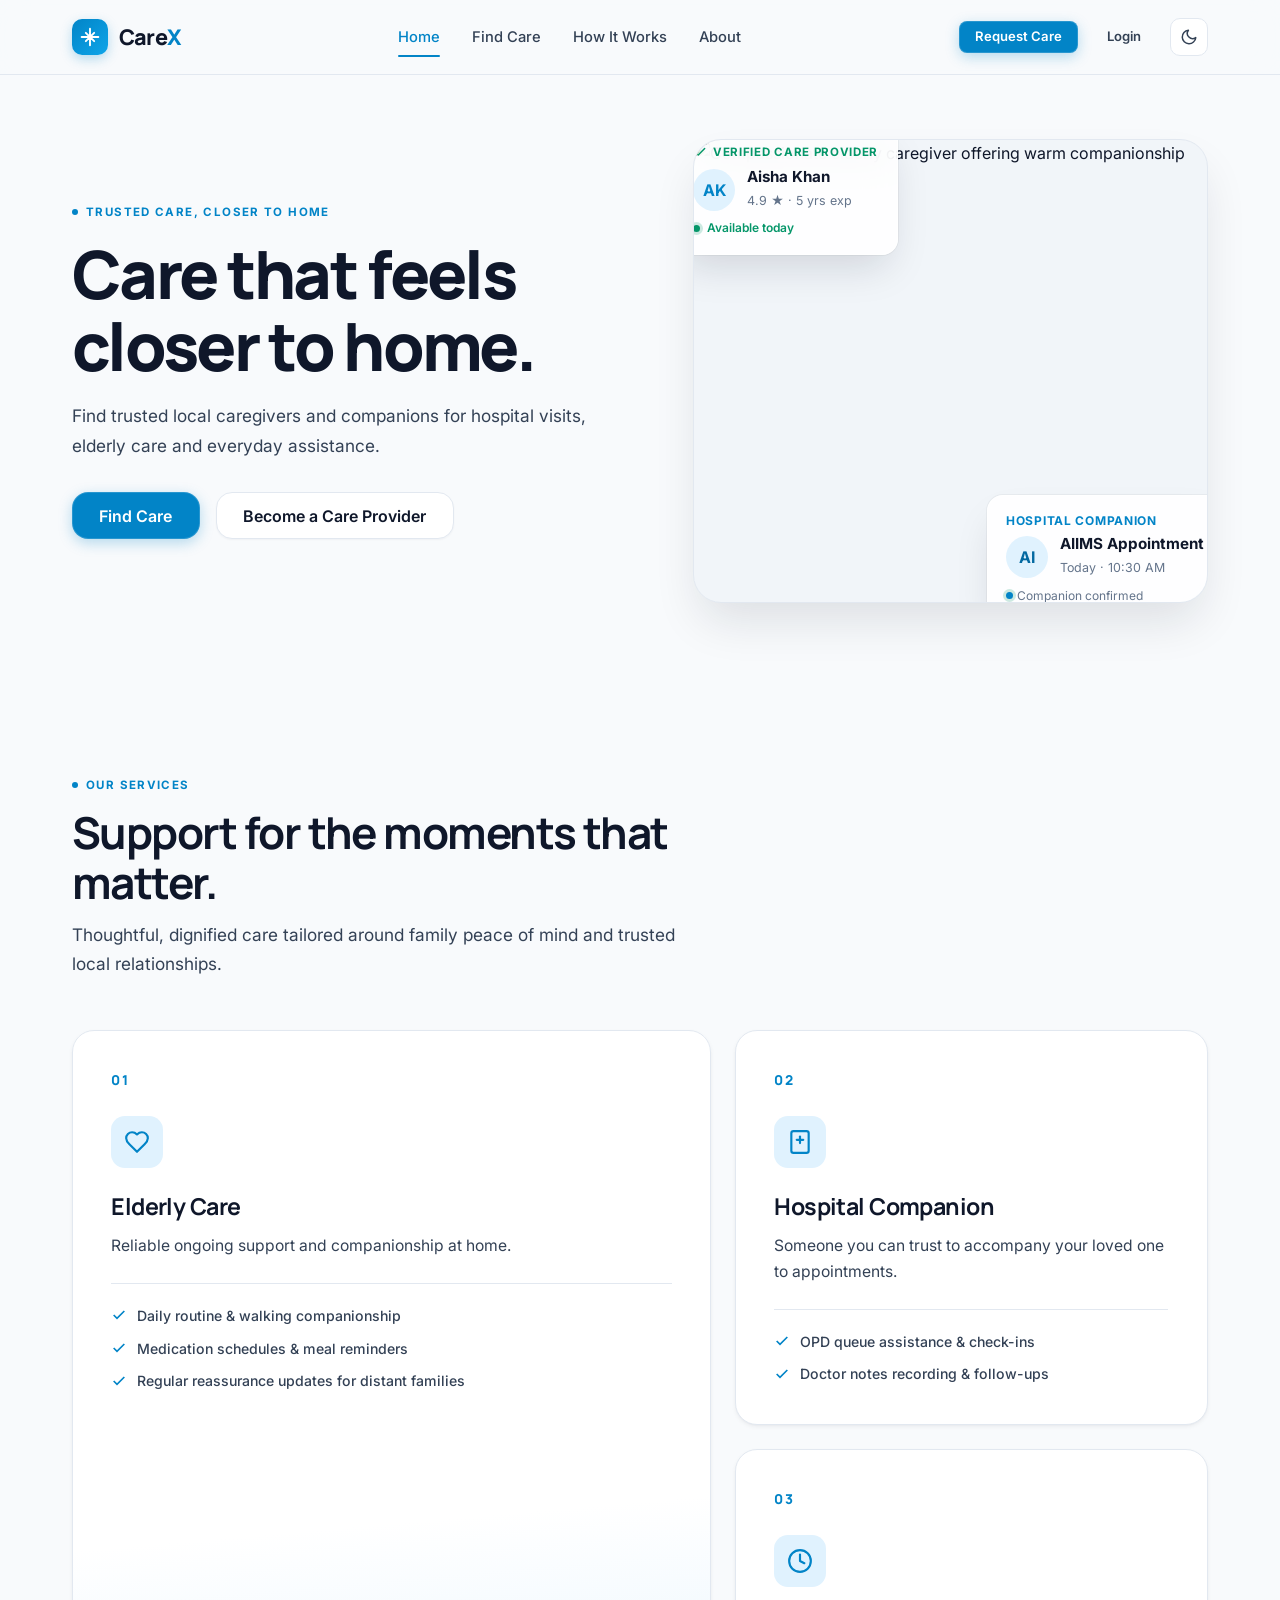
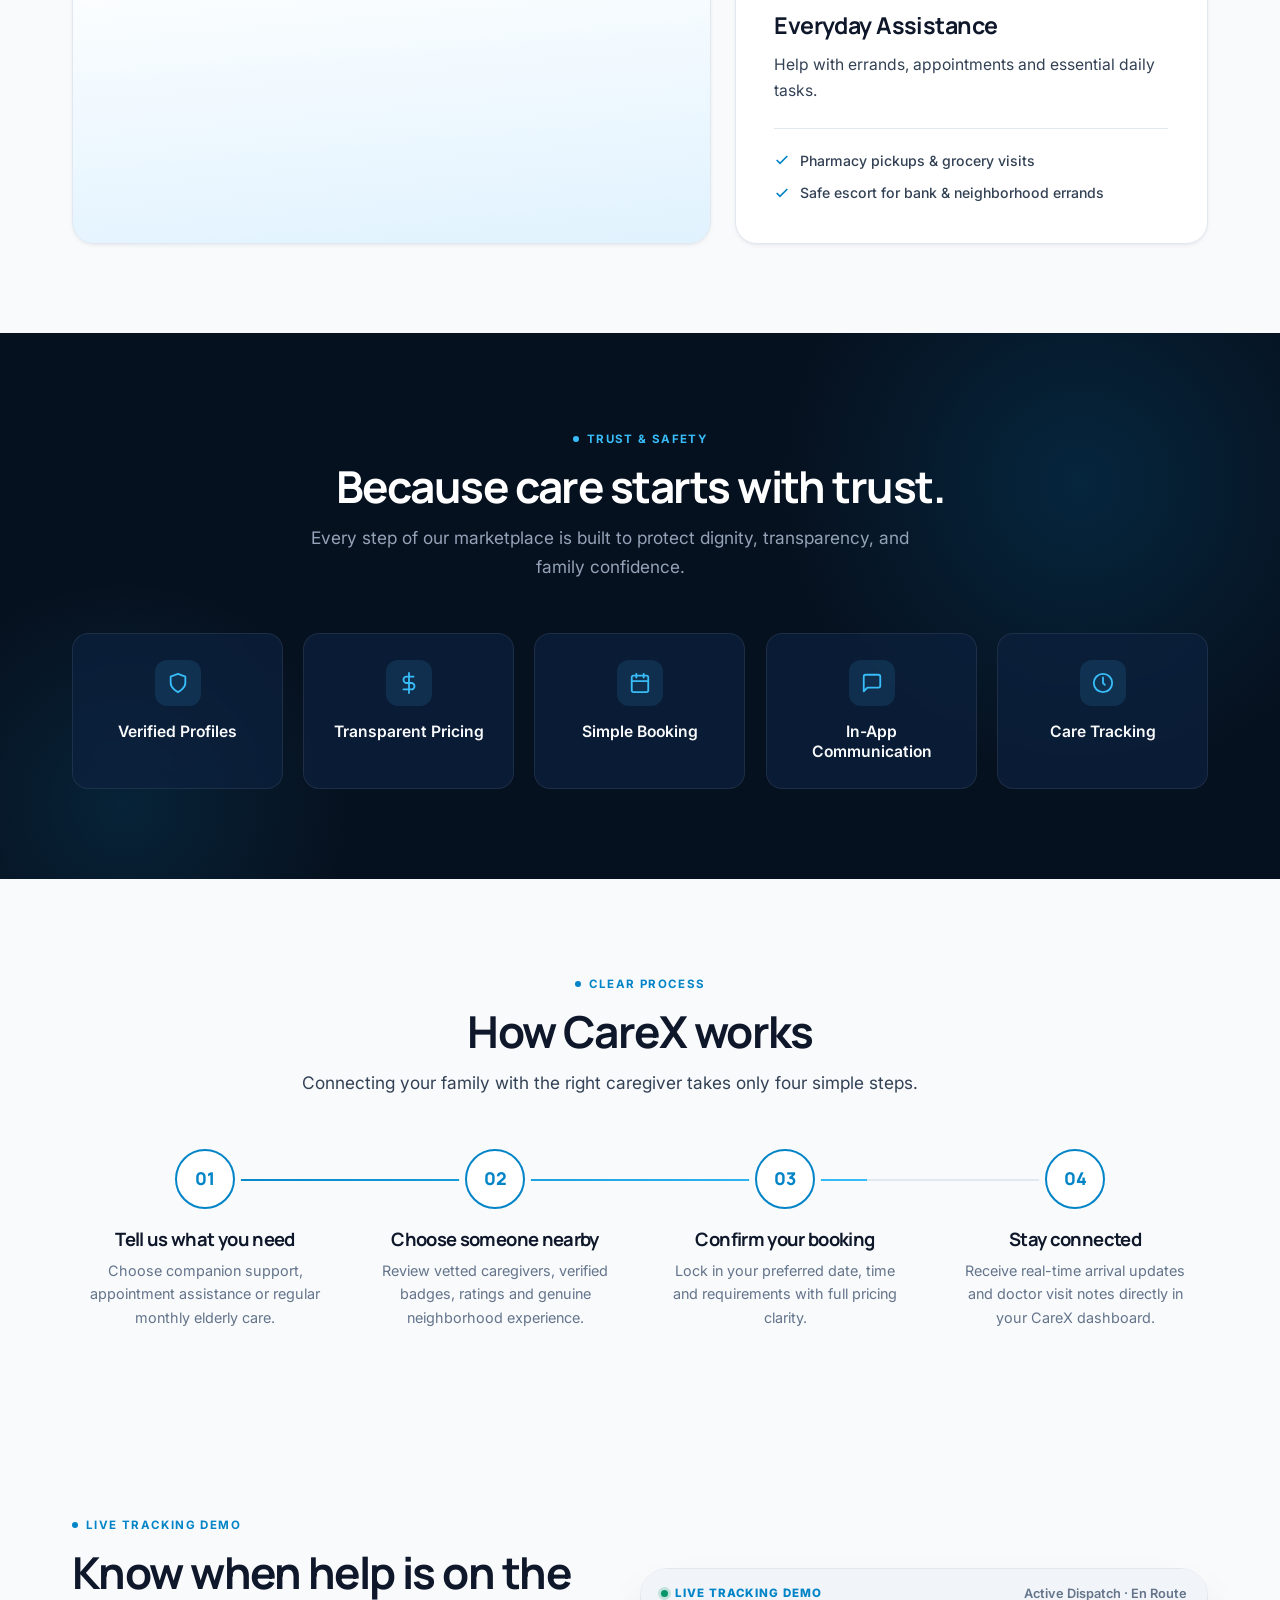
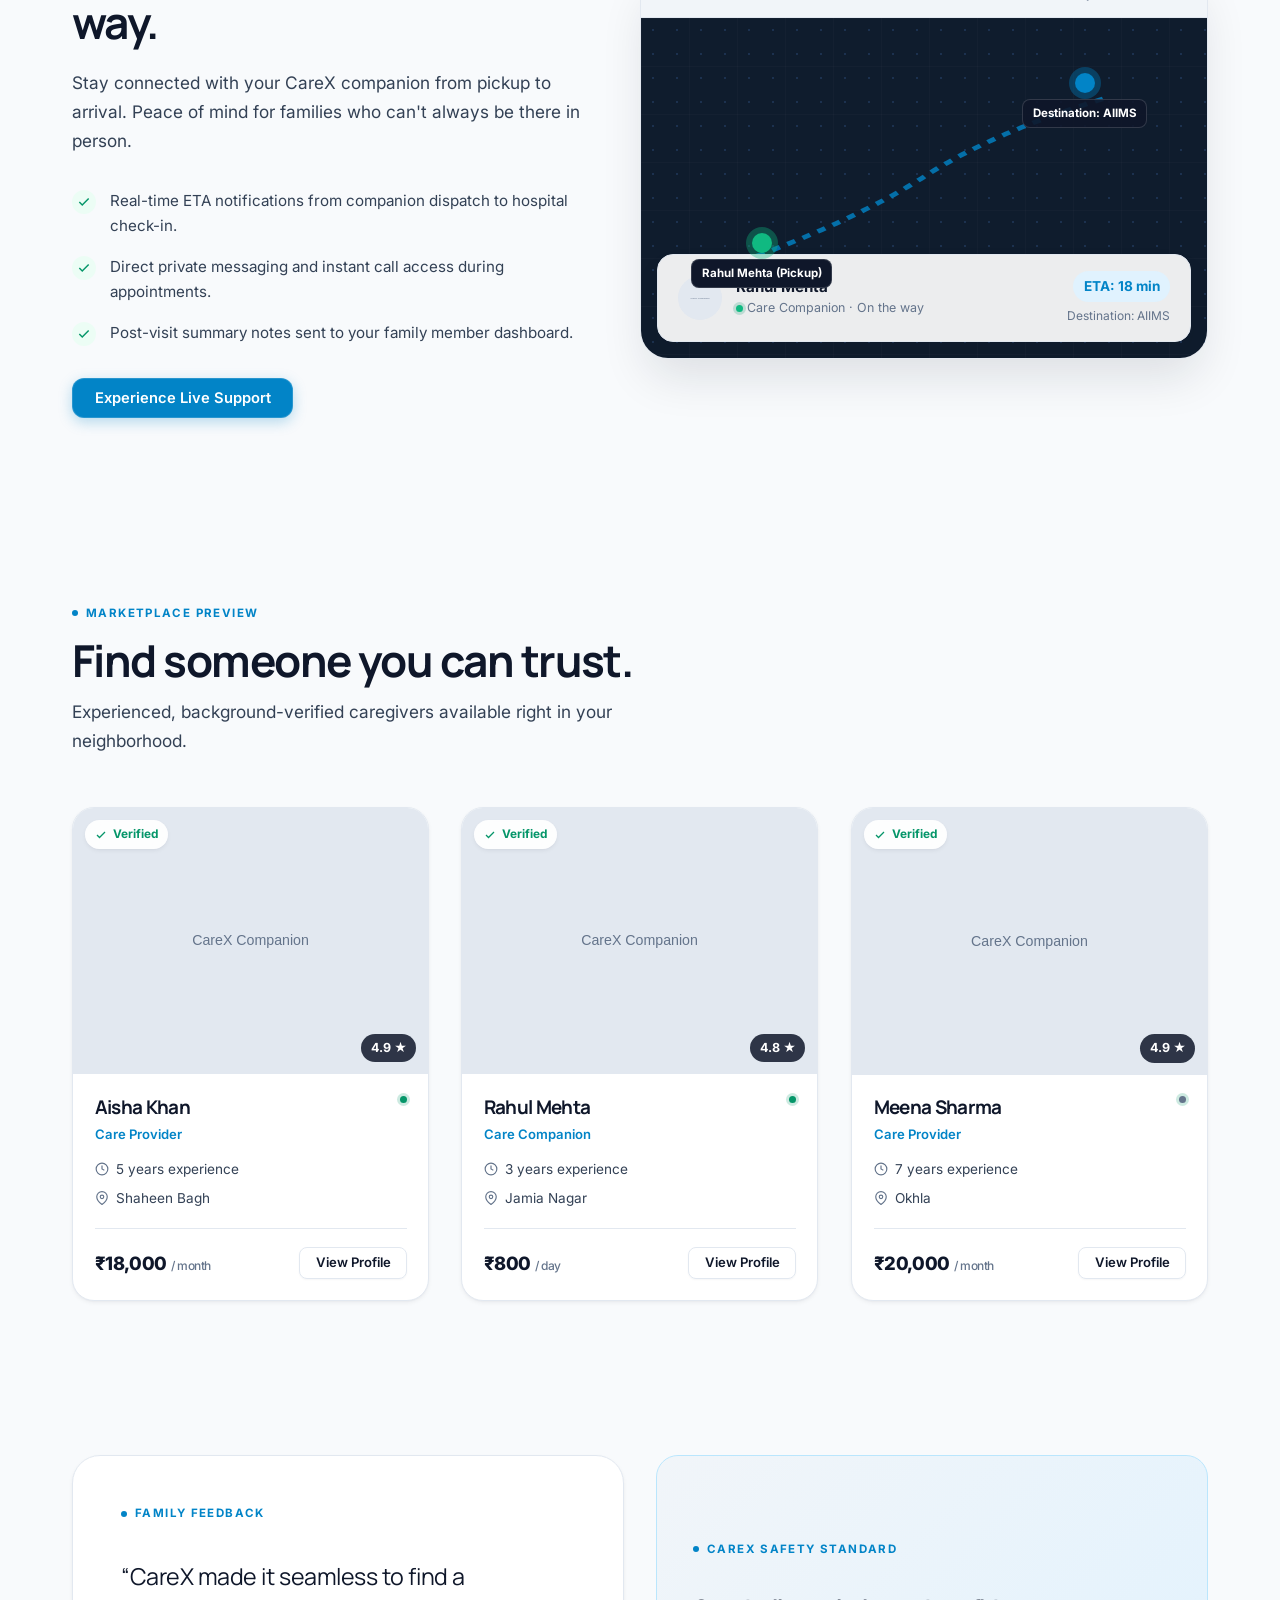
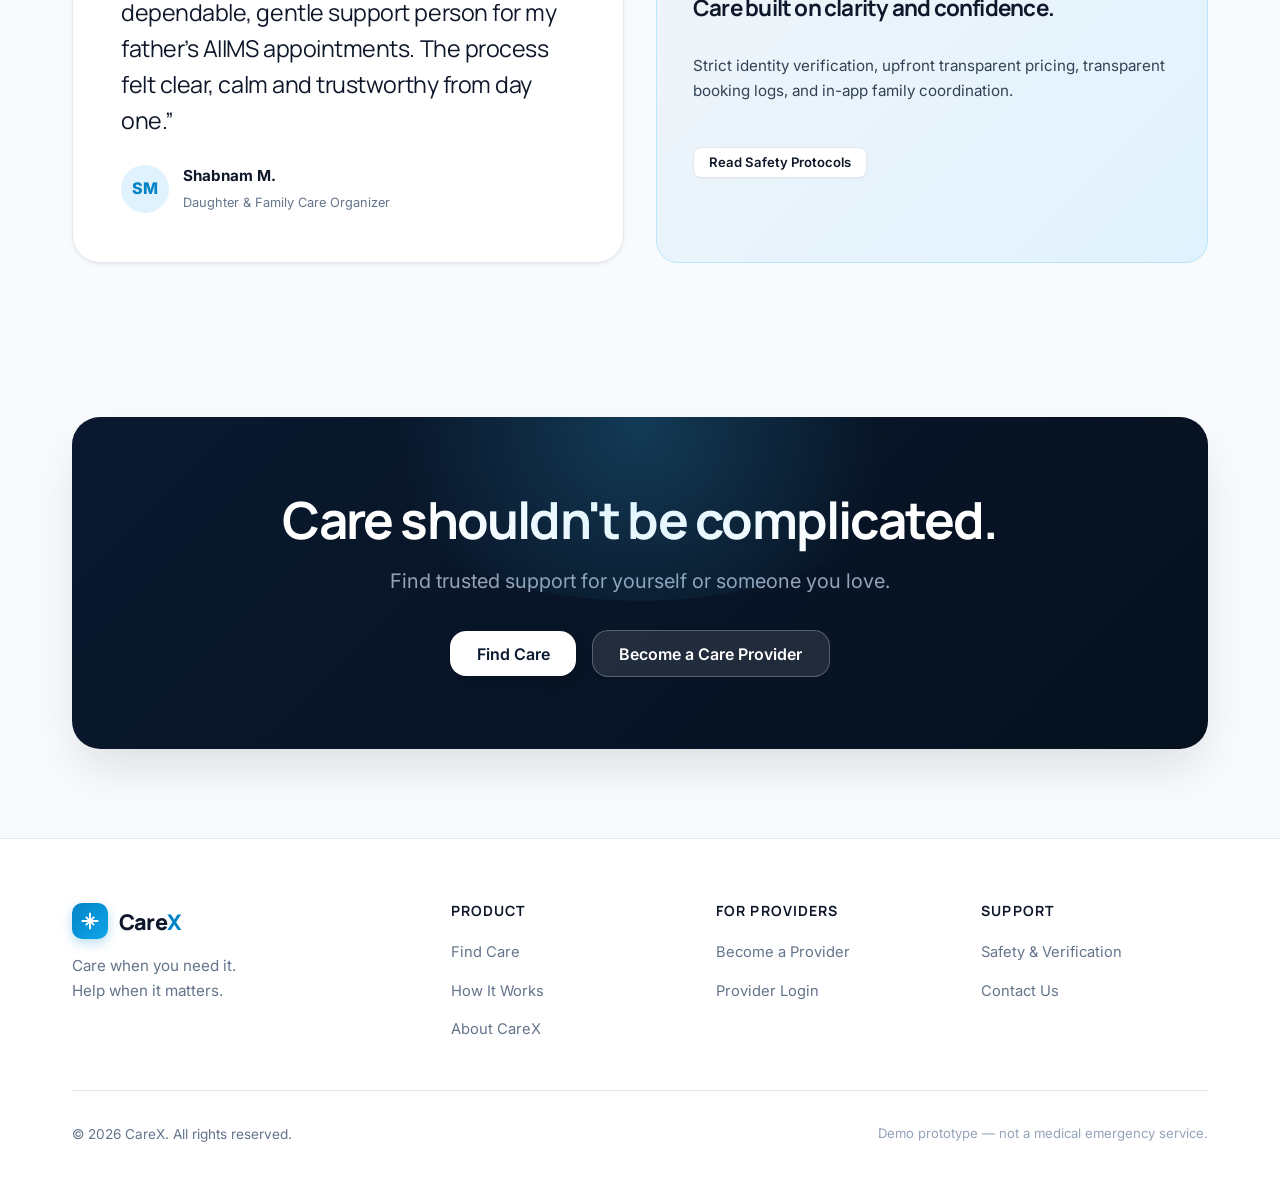
==== index.html @ 8d21ee59 "okk" ====
<!DOCTYPE html>
<html lang="en">
  <head>
    <meta charset="UTF-8" />
    <meta name="viewport" content="width=device-width, initial-scale=1.0, maximum-scale=5.0" />
    <title>CareX | Care that feels closer to home</title>
    <meta
      name="description"
      content="Find trusted local caregivers and companions for hospital visits, elderly care and everyday assistance."
    />
    <link rel="preconnect" href="https://fonts.googleapis.com" />
    <link rel="preconnect" href="https://fonts.gstatic.com" crossorigin />
    <link
      href="https://fonts.googleapis.com/css2?family=Inter:wght@400;500;600;700&family=Manrope:wght@600;700;800&display=swap"
      rel="stylesheet"
    />
    <link rel="stylesheet" href="css/style.css" />
    <link rel="stylesheet" href="css/responsive.css" />
    <script defer src="js/app.js"></script>
  </head>
  <body>
    <!-- Top Navigation Bar -->
    <header class="header">
      <div class="container navbar">
        <a href="index.html" class="brand" aria-label="CareX Home">
          <span class="brand-mark" aria-hidden="true">
            <svg width="20" height="20" viewBox="0 0 24 24" fill="none" stroke="currentColor" stroke-width="2.3" stroke-linecap="round" stroke-linejoin="round">
              <path d="M12 2v20M2 12h20M7 7l10 10M17 7L7 17"></path>
            </svg>
          </span>
          <span class="brand-name">Care<span>X</span></span>
        </a>

        <!-- Desktop Navigation -->
        <nav class="nav-links" aria-label="Primary navigation">
          <a href="index.html" class="active">Home</a>
          <a href="find-care.html">Find Care</a>
          <a href="#how-it-works">How It Works</a>
          <a href="about.html">About</a>
        </nav>

        <!-- Navbar Actions -->
        <div class="nav-actions">
          <button class="btn btn-primary btn-sm btn-desktop-only" type="button" data-request-care>Request Care</button>
          <a href="login.html" class="btn btn-ghost btn-sm">Login</a>
          <button class="theme-toggle" type="button" aria-label="Toggle dark/light theme" data-theme-toggle>
            <svg width="18" height="18" viewBox="0 0 24 24" fill="none" stroke="currentColor" stroke-width="2" stroke-linecap="round" stroke-linejoin="round">
              <path d="M21 12.79A9 9 0 1 1 11.21 3 7 7 0 0 0 21 12.79z"></path>
            </svg>
          </button>
          <button class="mobile-toggle" type="button" aria-label="Open navigation menu" data-drawer-open>
            <svg width="22" height="22" viewBox="0 0 24 24" fill="none" stroke="currentColor" stroke-width="2.2" stroke-linecap="round" stroke-linejoin="round">
              <line x1="4" y1="7" x2="20" y2="7"></line>
              <line x1="4" y1="12" x2="20" y2="12"></line>
              <line x1="4" y1="17" x2="20" y2="17"></line>
            </svg>
          </button>
        </div>
      </div>
    </header>

    <main id="main-content">
      <!-- 5. HERO SECTION -->
      <section class="hero">
        <div class="container hero-grid">
          <!-- Left Column: Copy & Actions -->
          <div class="hero-copy animate-hero-text">
            <span class="eyebrow">Trusted care, closer to home</span>
            <h1 class="hero-title">
              Care that feels<br />closer to home.
            </h1>
            <p class="lead-text">
              Find trusted local caregivers and companions for hospital visits, elderly care and everyday assistance.
            </p>
            <div class="hero-actions">
              <a href="find-care.html" class="btn btn-primary btn-lg">Find Care</a>
              <a href="register.html" class="btn btn-secondary btn-lg">Become a Care Provider</a>
            </div>
          </div>

          <!-- Right Column: Editorial Photograph & Floating Cards -->
          <div class="hero-visual animate-hero-image">
            <div class="hero-image-wrapper">
              <img
                src="https://images.unsplash.com/photo-1576765608535-5f04d1e3f289?auto=format&fit=crop&w=1200&q=80"
                alt="Compassionate elderly caregiver offering warm companionship"
                fetchpriority="high"
                width="800"
                height="600"
              />

              <!-- Floating Card 1: Verified Care Provider -->
              <div class="floating-card floating-card-1 animate-float-1">
                <div class="card-badge">
                  <svg width="14" height="14" viewBox="0 0 24 24" fill="none" stroke="currentColor" stroke-width="2.5" stroke-linecap="round" stroke-linejoin="round">
                    <polyline points="20 6 9 17 4 12"></polyline>
                  </svg>
                  Verified Care Provider
                </div>
                <div class="card-person-row">
                  <div class="card-avatar" aria-hidden="true">AK</div>
                  <div class="card-info">
                    <strong>Aisha Khan</strong>
                    <span>4.9 ★ · 5 yrs exp</span>
                  </div>
                </div>
                <div class="card-status-pill">
                  <span class="status-dot pulsing" aria-hidden="true"></span>
                  Available today
                </div>
              </div>

              <!-- Floating Card 2: Hospital Companion Scheduled Visit -->
              <div class="floating-card floating-card-2 animate-float-2">
                <div style="font-size:0.75rem; text-transform:uppercase; letter-spacing:0.06em; font-weight:700; color:var(--primary); margin-bottom:4px;">
                  Hospital Companion
                </div>
                <div class="card-person-row">
                  <div class="card-avatar" style="background:#e0f2fe; color:#0369a1;" aria-hidden="true">AI</div>
                  <div class="card-info">
                    <strong>AIIMS Appointment</strong>
                    <span>Today · 10:30 AM</span>
                  </div>
                </div>
                <div style="margin-top:6px; font-size:0.75rem; color:var(--text-muted); display:flex; align-items:center; gap:4px;">
                  <span class="status-dot" style="background:var(--primary);" aria-hidden="true"></span>
                  Companion confirmed
                </div>
              </div>
            </div>
          </div>
        </div>
      </section>

      <!-- 8. PREMIUM ASYMMETRIC SERVICES SECTION -->
      <section class="section">
        <div class="container">
          <div class="section-header reveal">
            <span class="eyebrow">Our Services</span>
            <h2 class="section-title">Support for the moments that matter.</h2>
            <p class="lead-text" style="margin-top:0.75rem;">
              Thoughtful, dignified care tailored around family peace of mind and trusted local relationships.
            </p>
          </div>

          <div class="services-bento">
            <!-- 01 Elderly Care (Featured Asymmetric Block) -->
            <article class="service-card service-card-featured reveal reveal-delay-1">
              <span class="service-number">01</span>
              <div class="service-icon-wrap" aria-hidden="true">
                <svg width="26" height="26" viewBox="0 0 24 24" fill="none" stroke="currentColor" stroke-width="2" stroke-linecap="round" stroke-linejoin="round">
                  <path d="M19 14c1.49-1.46 3-3.21 3-5.5A5.5 5.5 0 0 0 16.5 3c-1.76 0-3 .5-4.5 2-1.5-1.5-2.74-2-4.5-2A5.5 5.5 0 0 0 2 8.5c0 2.3 1.5 4.05 3 5.5l7 7Z"></path>
                </svg>
              </div>
              <h3 class="card-title">Elderly Care</h3>
              <p>Reliable ongoing support and companionship at home.</p>
              <ul class="service-card-features">
                <li>
                  <svg width="16" height="16" viewBox="0 0 24 24" fill="none" stroke="currentColor" stroke-width="2.5"><polyline points="20 6 9 17 4 12"></polyline></svg>
                  Daily routine & walking companionship
                </li>
                <li>
                  <svg width="16" height="16" viewBox="0 0 24 24" fill="none" stroke="currentColor" stroke-width="2.5"><polyline points="20 6 9 17 4 12"></polyline></svg>
                  Medication schedules & meal reminders
                </li>
                <li>
                  <svg width="16" height="16" viewBox="0 0 24 24" fill="none" stroke="currentColor" stroke-width="2.5"><polyline points="20 6 9 17 4 12"></polyline></svg>
                  Regular reassurance updates for distant families
                </li>
              </ul>
            </article>

            <!-- 02 Hospital Companion -->
            <article class="service-card reveal reveal-delay-2">
              <span class="service-number">02</span>
              <div class="service-icon-wrap" aria-hidden="true">
                <svg width="26" height="26" viewBox="0 0 24 24" fill="none" stroke="currentColor" stroke-width="2" stroke-linecap="round" stroke-linejoin="round">
                  <rect width="16" height="20" x="4" y="2" rx="2"></rect>
                  <path d="M9 10h6"></path>
                  <path d="M12 7v6"></path>
                </svg>
              </div>
              <h3 class="card-title">Hospital Companion</h3>
              <p>Someone you can trust to accompany your loved one to appointments.</p>
              <ul class="service-card-features">
                <li>
                  <svg width="16" height="16" viewBox="0 0 24 24" fill="none" stroke="currentColor" stroke-width="2.5"><polyline points="20 6 9 17 4 12"></polyline></svg>
                  OPD queue assistance & check-ins
                </li>
                <li>
                  <svg width="16" height="16" viewBox="0 0 24 24" fill="none" stroke="currentColor" stroke-width="2.5"><polyline points="20 6 9 17 4 12"></polyline></svg>
                  Doctor notes recording & follow-ups
                </li>
              </ul>
            </article>

            <!-- 03 Everyday Assistance -->
            <article class="service-card reveal reveal-delay-3">
              <span class="service-number">03</span>
              <div class="service-icon-wrap" aria-hidden="true">
                <svg width="26" height="26" viewBox="0 0 24 24" fill="none" stroke="currentColor" stroke-width="2" stroke-linecap="round" stroke-linejoin="round">
                  <circle cx="12" cy="12" r="10"></circle>
                  <polyline points="12 6 12 12 16 14"></polyline>
                </svg>
              </div>
              <h3 class="card-title">Everyday Assistance</h3>
              <p>Help with errands, appointments and essential daily tasks.</p>
              <ul class="service-card-features">
                <li>
                  <svg width="16" height="16" viewBox="0 0 24 24" fill="none" stroke="currentColor" stroke-width="2.5"><polyline points="20 6 9 17 4 12"></polyline></svg>
                  Pharmacy pickups & grocery visits
                </li>
                <li>
                  <svg width="16" height="16" viewBox="0 0 24 24" fill="none" stroke="currentColor" stroke-width="2.5"><polyline points="20 6 9 17 4 12"></polyline></svg>
                  Safe escort for bank & neighborhood errands
                </li>
              </ul>
            </article>
          </div>
        </div>
      </section>

      <!-- 9. TRUST SECTION (DARK NAVY SECTION) -->
      <section class="section trust-section">
        <div class="trust-glow" aria-hidden="true"></div>
        <div class="trust-glow-bottom" aria-hidden="true"></div>
        <div class="container">
          <div class="section-header centered reveal">
            <span class="eyebrow">Trust & Safety</span>
            <h2 class="section-title">Because care starts with trust.</h2>
            <p class="lead-text" style="margin-top:0.75rem;">
              Every step of our marketplace is built to protect dignity, transparency, and family confidence.
            </p>
          </div>

          <div class="trust-grid">
            <!-- 1. Verified profiles -->
            <article class="trust-pillar-card reveal reveal-delay-1">
              <div class="trust-pillar-icon" aria-hidden="true">
                <svg width="22" height="22" viewBox="0 0 24 24" fill="none" stroke="currentColor" stroke-width="2" stroke-linecap="round" stroke-linejoin="round">
                  <path d="M12 22s8-4 8-10V5l-8-3-8 3v7c0 6 8 10 8 10"></path>
                </svg>
              </div>
              <strong>Verified Profiles</strong>
            </article>

            <!-- 2. Transparent pricing -->
            <article class="trust-pillar-card reveal reveal-delay-2">
              <div class="trust-pillar-icon" aria-hidden="true">
                <svg width="22" height="22" viewBox="0 0 24 24" fill="none" stroke="currentColor" stroke-width="2" stroke-linecap="round" stroke-linejoin="round">
                  <line x1="12" y1="1" x2="12" y2="23"></line>
                  <path d="M17 5H9.5a3.5 3.5 0 0 0 0 7h5a3.5 3.5 0 0 1 0 7H6"></path>
                </svg>
              </div>
              <strong>Transparent Pricing</strong>
            </article>

            <!-- 3. Simple booking -->
            <article class="trust-pillar-card reveal reveal-delay-1">
              <div class="trust-pillar-icon" aria-hidden="true">
                <svg width="22" height="22" viewBox="0 0 24 24" fill="none" stroke="currentColor" stroke-width="2" stroke-linecap="round" stroke-linejoin="round">
                  <rect x="3" y="4" width="18" height="18" rx="2" ry="2"></rect>
                  <line x1="16" y1="2" x2="16" y2="6"></line>
                  <line x1="8" y1="2" x2="8" y2="6"></line>
                  <line x1="3" y1="10" x2="21" y2="10"></line>
                </svg>
              </div>
              <strong>Simple Booking</strong>
            </article>

            <!-- 4. In-app communication -->
            <article class="trust-pillar-card reveal reveal-delay-2">
              <div class="trust-pillar-icon" aria-hidden="true">
                <svg width="22" height="22" viewBox="0 0 24 24" fill="none" stroke="currentColor" stroke-width="2" stroke-linecap="round" stroke-linejoin="round">
                  <path d="M21 15a2 2 0 0 1-2 2H7l-4 4V5a2 2 0 0 1 2-2h14a2 2 0 0 1 2 2z"></path>
                </svg>
              </div>
              <strong>In-App Communication</strong>
            </article>

            <!-- 5. Care tracking -->
            <article class="trust-pillar-card reveal reveal-delay-3">
              <div class="trust-pillar-icon" aria-hidden="true">
                <svg width="22" height="22" viewBox="0 0 24 24" fill="none" stroke="currentColor" stroke-width="2" stroke-linecap="round" stroke-linejoin="round">
                  <circle cx="12" cy="12" r="10"></circle>
                  <polyline points="12 6 12 12 14 14"></polyline>
                </svg>
              </div>
              <strong>Care Tracking</strong>
            </article>
          </div>
        </div>
      </section>

      <!-- 10. HOW IT WORKS TIMELINE -->
      <section class="section" id="how-it-works">
        <div class="container">
          <div class="section-header centered reveal">
            <span class="eyebrow">Clear Process</span>
            <h2 class="section-title">How CareX works</h2>
            <p class="lead-text" style="margin-top:0.75rem;">
              Connecting your family with the right caregiver takes only four simple steps.
            </p>
          </div>

          <div class="timeline-wrapper reveal">
            <div class="timeline-progress-bar" aria-hidden="true">
              <div class="timeline-progress-line"></div>
            </div>

            <div class="timeline-track">
              <!-- Step 01 -->
              <div class="timeline-step-item">
                <div class="timeline-node">01</div>
                <h3>Tell us what you need</h3>
                <p>Choose companion support, appointment assistance or regular monthly elderly care.</p>
              </div>

              <!-- Step 02 -->
              <div class="timeline-step-item">
                <div class="timeline-node">02</div>
                <h3>Choose someone nearby</h3>
                <p>Review vetted caregivers, verified badges, ratings and genuine neighborhood experience.</p>
              </div>

              <!-- Step 03 -->
              <div class="timeline-step-item">
                <div class="timeline-node">03</div>
                <h3>Confirm your booking</h3>
                <p>Lock in your preferred date, time and requirements with full pricing clarity.</p>
              </div>

              <!-- Step 04 -->
              <div class="timeline-step-item">
                <div class="timeline-node">04</div>
                <h3>Stay connected</h3>
                <p>Receive real-time arrival updates and doctor visit notes directly in your CareX dashboard.</p>
              </div>
            </div>
          </div>
        </div>
      </section>

      <!-- 11. LIVE TRACKING PREVIEW SECTION -->
      <section class="section" style="background:var(--bg-subtle);">
        <div class="container tracking-preview-grid">
          <!-- Left Column -->
          <div class="tracking-copy reveal">
            <span class="eyebrow">Live Tracking Demo</span>
            <h2 class="section-title">Know when help is on the way.</h2>
            <p class="lead-text">
              Stay connected with your CareX companion from pickup to arrival. Peace of mind for families who can't always be there in person.
            </p>

            <ul class="tracking-perks">
              <li>
                <div class="tracking-perk-icon" aria-hidden="true">
                  <svg width="14" height="14" viewBox="0 0 24 24" fill="none" stroke="currentColor" stroke-width="2.5"><polyline points="20 6 9 17 4 12"></polyline></svg>
                </div>
                <span>Real-time ETA notifications from companion dispatch to hospital check-in.</span>
              </li>
              <li>
                <div class="tracking-perk-icon" aria-hidden="true">
                  <svg width="14" height="14" viewBox="0 0 24 24" fill="none" stroke="currentColor" stroke-width="2.5"><polyline points="20 6 9 17 4 12"></polyline></svg>
                </div>
                <span>Direct private messaging and instant call access during appointments.</span>
              </li>
              <li>
                <div class="tracking-perk-icon" aria-hidden="true">
                  <svg width="14" height="14" viewBox="0 0 24 24" fill="none" stroke="currentColor" stroke-width="2.5"><polyline points="20 6 9 17 4 12"></polyline></svg>
                </div>
                <span>Post-visit summary notes sent to your family member dashboard.</span>
              </li>
            </ul>

            <button class="btn btn-primary" type="button" data-request-care>Experience Live Support</button>
          </div>

          <!-- Right Column: Interactive Map Component -->
          <div class="live-map-card reveal reveal-delay-1">
            <div class="map-header-bar">
              <span class="map-demo-label">
                <span class="status-dot pulsing" aria-hidden="true"></span>
                Live Tracking Demo
              </span>
              <span style="font-size:0.8rem; color:var(--text-muted); font-weight:600;">Active Dispatch · En Route</span>
            </div>

            <div class="map-canvas-area" aria-label="Interactive map simulation">
              <!-- Route Path -->
              <svg class="map-route-svg" viewBox="0 0 400 300" preserveAspectRatio="none" aria-hidden="true">
                <path d="M 60 220 Q 150 180 200 140 T 330 70" fill="none" stroke="#0284c7" stroke-width="4" stroke-dasharray="6,6" opacity="0.8"></path>
              </svg>

              <!-- Companion Starting Location Pin -->
              <div class="map-pin" style="top:55px; right:60px;">
                <div class="map-pin-pulse"></div>
                <span class="map-pin-tag">Destination: AIIMS</span>
              </div>

              <!-- Live Position Pin -->
              <div class="map-pin" style="bottom:70px; left:50px;">
                <div class="map-pin-pulse" style="background:#10b981; box-shadow:0 0 0 6px rgba(16,185,129,0.35);"></div>
                <span class="map-pin-tag" style="background:#0f172a;">Rahul Mehta (Pickup)</span>
              </div>

              <!-- Map Overlay Card -->
              <div class="map-status-overlay">
                <div class="companion-profile-snippet">
                  <img
                    src="https://images.unsplash.com/photo-1507003211169-0a1dd7228f2d?auto=format&fit=crop&w=120&q=80"
                    alt="Rahul Mehta portrait"
                    loading="lazy"
                    width="44"
                    height="44"
                  />
                  <div>
                    <strong>Rahul Mehta</strong>
                    <span style="display:flex; align-items:center; gap:4px; margin-top:2px;">
                      <span class="status-dot pulsing" style="background:#10b981;"></span>
                      Care Companion · On the way
                    </span>
                  </div>
                </div>

                <div class="trip-meta-eta">
                  <span class="eta-pill">ETA: 18 min</span>
                  <span class="destination-label">Destination: AIIMS</span>
                </div>
              </div>
            </div>
          </div>
        </div>
      </section>

      <!-- 12. FIND CARE PREVIEW (MARKETPLACE PREVIEW) -->
      <section class="section">
        <div class="container">
          <div class="section-header reveal">
            <span class="eyebrow">Marketplace Preview</span>
            <h2 class="section-title">Find someone you can trust.</h2>
            <p class="lead-text" style="margin-top:0.75rem;">
              Experienced, background-verified caregivers available right in your neighborhood.
            </p>
          </div>

          <div class="marketplace-grid">
            <!-- 1. Aisha Khan -->
            <article class="provider-card reveal reveal-delay-1">
              <div class="provider-image-holder">
                <img
                  src="https://images.unsplash.com/photo-1573496359142-b8d87734a5a2?auto=format&fit=crop&w=600&q=80"
                  alt="Aisha Khan - Verified Care Provider"
                  loading="lazy"
                  width="400"
                  height="300"
                />
                <div class="provider-badge-verified">
                  <svg width="12" height="12" viewBox="0 0 24 24" fill="none" stroke="currentColor" stroke-width="2.5"><polyline points="20 6 9 17 4 12"></polyline></svg>
                  Verified
                </div>
                <div class="provider-rating-pill">4.9 ★</div>
              </div>

              <div class="provider-body">
                <div class="provider-header">
                  <h3>Aisha Khan</h3>
                  <span class="status-dot" style="background:var(--success);" title="Available today"></span>
                </div>
                <div class="provider-role-label">Care Provider</div>

                <div class="provider-details-list">
                  <div class="provider-detail-item">
                    <svg width="14" height="14" viewBox="0 0 24 24" fill="none" stroke="currentColor" stroke-width="2"><circle cx="12" cy="12" r="10"></circle><polyline points="12 6 12 12 16 14"></polyline></svg>
                    <span>5 years experience</span>
                  </div>
                  <div class="provider-detail-item">
                    <svg width="14" height="14" viewBox="0 0 24 24" fill="none" stroke="currentColor" stroke-width="2"><path d="M21 10c0 7-9 13-9 13s-9-6-9-13a9 9 0 0 1 18 0z"></path><circle cx="12" cy="10" r="3"></circle></svg>
                    <span>Shaheen Bagh</span>
                  </div>
                </div>

                <div class="provider-footer">
                  <div class="provider-price">
                    ₹18,000 <span>/ month</span>
                  </div>
                  <a href="find-care.html" class="btn btn-secondary btn-sm">View Profile</a>
                </div>
              </div>
            </article>

            <!-- 2. Rahul Mehta -->
            <article class="provider-card reveal reveal-delay-2">
              <div class="provider-image-holder">
                <img
                  src="https://images.unsplash.com/photo-1507003211169-0a1dd7228f2d?auto=format&fit=crop&w=600&q=80"
                  alt="Rahul Mehta - Hospital Companion"
                  loading="lazy"
                  width="400"
                  height="300"
                />
                <div class="provider-badge-verified">
                  <svg width="12" height="12" viewBox="0 0 24 24" fill="none" stroke="currentColor" stroke-width="2.5"><polyline points="20 6 9 17 4 12"></polyline></svg>
                  Verified
                </div>
                <div class="provider-rating-pill">4.8 ★</div>
              </div>

              <div class="provider-body">
                <div class="provider-header">
                  <h3>Rahul Mehta</h3>
                  <span class="status-dot" style="background:var(--success);" title="Available today"></span>
                </div>
                <div class="provider-role-label">Care Companion</div>

                <div class="provider-details-list">
                  <div class="provider-detail-item">
                    <svg width="14" height="14" viewBox="0 0 24 24" fill="none" stroke="currentColor" stroke-width="2"><circle cx="12" cy="12" r="10"></circle><polyline points="12 6 12 12 16 14"></polyline></svg>
                    <span>3 years experience</span>
                  </div>
                  <div class="provider-detail-item">
                    <svg width="14" height="14" viewBox="0 0 24 24" fill="none" stroke="currentColor" stroke-width="2"><path d="M21 10c0 7-9 13-9 13s-9-6-9-13a9 9 0 0 1 18 0z"></path><circle cx="12" cy="10" r="3"></circle></svg>
                    <span>Jamia Nagar</span>
                  </div>
                </div>

                <div class="provider-footer">
                  <div class="provider-price">
                    ₹800 <span>/ day</span>
                  </div>
                  <a href="provider-profile.html" class="btn btn-secondary btn-sm">View Profile</a>
                </div>
              </div>
            </article>

            <!-- 3. Meena Sharma -->
            <article class="provider-card reveal reveal-delay-3">
              <div class="provider-image-holder">
                <img
                  src="https://images.unsplash.com/photo-1580489944761-15a19d654956?auto=format&fit=crop&w=600&q=80"
                  alt="Meena Sharma - Experienced Care Provider"
                  loading="lazy"
                  width="400"
                  height="300"
                />
                <div class="provider-badge-verified">
                  <svg width="12" height="12" viewBox="0 0 24 24" fill="none" stroke="currentColor" stroke-width="2.5"><polyline points="20 6 9 17 4 12"></polyline></svg>
                  Verified
                </div>
                <div class="provider-rating-pill">4.9 ★</div>
              </div>

              <div class="provider-body">
                <div class="provider-header">
                  <h3>Meena Sharma</h3>
                  <span class="status-dot" style="background:var(--text-muted);" title="Fully booked this week"></span>
                </div>
                <div class="provider-role-label">Care Provider</div>

                <div class="provider-details-list">
                  <div class="provider-detail-item">
                    <svg width="14" height="14" viewBox="0 0 24 24" fill="none" stroke="currentColor" stroke-width="2"><circle cx="12" cy="12" r="10"></circle><polyline points="12 6 12 12 16 14"></polyline></svg>
                    <span>7 years experience</span>
                  </div>
                  <div class="provider-detail-item">
                    <svg width="14" height="14" viewBox="0 0 24 24" fill="none" stroke="currentColor" stroke-width="2"><path d="M21 10c0 7-9 13-9 13s-9-6-9-13a9 9 0 0 1 18 0z"></path><circle cx="12" cy="10" r="3"></circle></svg>
                    <span>Okhla</span>
                  </div>
                </div>

                <div class="provider-footer">
                  <div class="provider-price">
                    ₹20,000 <span>/ month</span>
                  </div>
                  <a href="find-care.html" class="btn btn-secondary btn-sm">View Profile</a>
                </div>
              </div>
            </article>
          </div>
        </div>
      </section>

      <!-- FAMILY FEEDBACK & SAFETY -->
      <section class="section-sm">
        <div class="container grid-2" style="align-items:stretch;">
          <div class="testimonial-card reveal">
            <span class="eyebrow">Family Feedback</span>
            <p class="testimonial-quote">
              “CareX made it seamless to find a dependable, gentle support person for my father’s AIIMS appointments. The process felt clear, calm and trustworthy from day one.”
            </p>
            <div class="author-row">
              <div class="author-avatar">SM</div>
              <div class="author-info">
                <strong>Shabnam M.</strong>
                <span>Daughter & Family Care Organizer</span>
              </div>
            </div>
          </div>

          <div class="safety-banner reveal reveal-delay-1" style="flex-direction:column; justify-content:center; align-items:flex-start;">
            <span class="eyebrow" style="color:var(--primary);">CareX Safety Standard</span>
            <h3 style="font-size:1.4rem; margin-bottom:0.5rem;">Care built on clarity and confidence.</h3>
            <p style="color:var(--text-secondary); font-size:0.95rem; margin-bottom:1.25rem;">
              Strict identity verification, upfront transparent pricing, transparent booking logs, and in-app family coordination.
            </p>
            <button class="btn btn-secondary btn-sm" type="button" data-safety-info>Read Safety Protocols</button>
          </div>
        </div>
      </section>

      <!-- 13. FINAL CTA SECTION -->
      <section class="section">
        <div class="container">
          <div class="cta-banner reveal">
            <h2>Care shouldn't be complicated.</h2>
            <p>Find trusted support for yourself or someone you love.</p>
            <div class="cta-actions">
              <a href="find-care.html" class="btn btn-white btn-lg">Find Care</a>
              <a href="register.html" class="btn btn-secondary btn-lg" style="background:rgba(255,255,255,0.1); color:#ffffff; border-color:rgba(255,255,255,0.25);">Become a Care Provider</a>
            </div>
          </div>
        </div>
      </section>
    </main>

    <!-- 14. FOOTER -->
    <footer class="footer">
      <div class="container">
        <div class="footer-top">
          <div>
            <a href="index.html" class="brand" aria-label="CareX Home">
              <span class="brand-mark" aria-hidden="true">
                <svg width="20" height="20" viewBox="0 0 24 24" fill="none" stroke="currentColor" stroke-width="2.3">
                  <path d="M12 2v20M2 12h20M7 7l10 10M17 7L7 17"></path>
                </svg>
              </span>
              <span class="brand-name">Care<span>X</span></span>
            </a>
            <p class="footer-tagline">
              Care when you need it.<br />Help when it matters.
            </p>
          </div>

          <div class="footer-col">
            <h4>Product</h4>
            <ul class="footer-links">
              <li><a href="find-care.html">Find Care</a></li>
              <li><a href="#how-it-works">How It Works</a></li>
              <li><a href="about.html">About CareX</a></li>
            </ul>
          </div>

          <div class="footer-col">
            <h4>For Providers</h4>
            <ul class="footer-links">
              <li><a href="register.html">Become a Provider</a></li>
              <li><a href="login.html">Provider Login</a></li>
            </ul>
          </div>

          <div class="footer-col">
            <h4>Support</h4>
            <ul class="footer-links">
              <li><a href="#" data-safety-info>Safety & Verification</a></li>
              <li><a href="about.html">Contact Us</a></li>
            </ul>
          </div>
        </div>

        <div class="footer-bottom">
          <p>© <span id="year">2026</span> CareX. All rights reserved.</p>
          <p class="footer-disclaimer">Demo prototype — not a medical emergency service.</p>
        </div>
      </div>
    </footer>
  </body>
</html>
---- css/style.css ----
/* ==========================================================================
   CAREX — PREMIUM HEALTHCARE MARKETPLACE DESIGN SYSTEM
   Modern SaaS / Apple-like simplicity / Linear polish / Calm healthcare aesthetic
   ========================================================================== */

/* --------------------------------------------------------------------------
   1. DESIGN TOKENS & COLOR PALETTE
   -------------------------------------------------------------------------- */
:root {
  /* Typography */
  --font-sans: 'Inter', -apple-system, BlinkMacSystemFont, 'Segoe UI', Roboto, Helvetica, Arial, sans-serif;
  --font-display: 'Manrope', 'Inter', -apple-system, BlinkMacSystemFont, sans-serif;

  /* Color System — Light Theme (Default) */
  --bg-body: #f8fafc;
  --bg-surface: #ffffff;
  --bg-surface-alt: #f1f5f9;
  --bg-surface-elevated: #ffffff;
  --bg-subtle: #f8fafc;

  /* Primary Brand (Calm medical cyan/blue) */
  --primary: #0284c7;
  --primary-hover: #0369a1;
  --primary-subtle: #e0f2fe;
  --primary-border: #bae6fd;
  --primary-glow: rgba(2, 132, 199, 0.12);

  /* Deep Trust Navy */
  --navy-950: #06111f;
  --navy-900: #0a192f;
  --navy-850: #0e223f;
  --navy-800: #132a4e;
  --navy-border: rgba(255, 255, 255, 0.08);

  /* Text Colors */
  --text-main: #0f172a;
  --text-secondary: #334155;
  --text-muted: #64748b;
  --text-subtle: #94a3b8;
  --text-inverse: #ffffff;

  /* Borders & Dividers */
  --border: #e2e8f0;
  --border-light: #f1f5f9;
  --border-focus: #0284c7;

  /* Semantic Colors */
  --success: #059669;
  --success-bg: #ecfdf5;
  --success-border: #a7f3d0;
  --warning: #d97706;
  --warning-bg: #fffbeb;
  --warning-border: #fde68a;
  --danger: #dc2626;
  --danger-bg: #fef2f2;
  --danger-border: #fecaca;

  /* Elevation Shadows */
  --shadow-xs: 0 1px 2px rgba(15, 23, 42, 0.04);
  --shadow-sm: 0 2px 4px rgba(15, 23, 42, 0.05), 0 1px 2px rgba(15, 23, 42, 0.03);
  --shadow-md: 0 6px 16px -2px rgba(15, 23, 42, 0.06), 0 2px 4px rgba(15, 23, 42, 0.03);
  --shadow-lg: 0 16px 32px -4px rgba(15, 23, 42, 0.08), 0 4px 8px rgba(15, 23, 42, 0.02);
  --shadow-xl: 0 24px 48px -8px rgba(15, 23, 42, 0.12);
  --shadow-float: 0 20px 40px -10px rgba(15, 23, 42, 0.15), 0 0 1px 1px rgba(15, 23, 42, 0.05);

  /* Radii */
  --radius-sm: 8px;
  --radius-md: 12px;
  --radius-lg: 16px;
  --radius-xl: 22px;
  --radius-2xl: 28px;
  --radius-full: 9999px;

  /* Layout Spacing */
  --container-max: 1200px;
  --header-height: 74px;
}

/* --------------------------------------------------------------------------
   DARK THEME TOKENS
   -------------------------------------------------------------------------- */
body.dark {
  --bg-body: #07101e;
  --bg-surface: #0e1e33;
  --bg-surface-alt: #13253e;
  --bg-surface-elevated: #162a47;
  --bg-subtle: #091526;

  --primary: #38bdf8;
  --primary-hover: #7dd3fc;
  --primary-subtle: rgba(56, 189, 248, 0.12);
  --primary-border: rgba(56, 189, 248, 0.25);
  --primary-glow: rgba(56, 189, 248, 0.2);

  --text-main: #f8fafc;
  --text-secondary: #cbd5e1;
  --text-muted: #94a3b8;
  --text-subtle: #64748b;

  --border: #1e3553;
  --border-light: #15263d;
  --border-focus: #38bdf8;

  --shadow-xs: 0 1px 2px rgba(0, 0, 0, 0.3);
  --shadow-sm: 0 2px 4px rgba(0, 0, 0, 0.35);
  --shadow-md: 0 6px 18px rgba(0, 0, 0, 0.45);
  --shadow-lg: 0 16px 36px rgba(0, 0, 0, 0.55);
  --shadow-xl: 0 24px 50px rgba(0, 0, 0, 0.65);
  --shadow-float: 0 20px 40px -10px rgba(0, 0, 0, 0.7), 0 0 1px 1px rgba(255, 255, 255, 0.08);
}

/* --------------------------------------------------------------------------
   2. GLOBAL RESET & BASE RULES (CRITICAL FOR ZERO MOBILE OVERFLOW)
   -------------------------------------------------------------------------- */
*, *::before, *::after {
  box-sizing: border-box;
  margin: 0;
  padding: 0;
}

html {
  font-size: 16px;
  scroll-behavior: smooth;
  -webkit-text-size-adjust: 100%;
  overflow-x: hidden;
  width: 100%;
}

body {
  font-family: var(--font-sans);
  background-color: var(--bg-body);
  color: var(--text-main);
  line-height: 1.65;
  font-weight: 400;
  overflow-x: hidden;
  width: 100%;
  position: relative;
  -webkit-font-smoothing: antialiased;
  -moz-osx-font-smoothing: grayscale;
}

img, svg, video {
  max-width: 100%;
  height: auto;
  display: block;
}

a {
  color: inherit;
  text-decoration: none;
  transition: color 0.2s ease, opacity 0.2s ease;
}

button, input, select, textarea {
  font-family: inherit;
  font-size: 1rem;
  color: inherit;
  border: none;
  background: none;
}

button {
  cursor: pointer;
  user-select: none;
}

/* --------------------------------------------------------------------------
   3. TYPOGRAPHY SYSTEM
   -------------------------------------------------------------------------- */
h1, h2, h3, h4, h5, h6 {
  font-family: var(--font-display);
  color: var(--text-main);
  line-height: 1.18;
  letter-spacing: -0.035em;
  font-weight: 700;
}

.hero-title {
  font-size: clamp(2.35rem, 5.2vw, 4.4rem);
  line-height: 1.08;
  letter-spacing: -0.04em;
  font-weight: 800;
  max-width: 14ch;
}

.section-title {
  font-size: clamp(1.85rem, 3.8vw, 2.75rem);
  line-height: 1.15;
  letter-spacing: -0.035em;
  font-weight: 700;
}

.card-title {
  font-size: clamp(1.2rem, 2vw, 1.45rem);
  line-height: 1.25;
  letter-spacing: -0.025em;
  font-weight: 700;
}

.lead-text {
  font-size: clamp(1rem, 1.35vw, 1.15rem);
  line-height: 1.7;
  color: var(--text-secondary);
  max-width: 620px;
}

.eyebrow {
  display: inline-flex;
  align-items: center;
  gap: 0.5rem;
  font-size: 0.72rem;
  letter-spacing: 0.12em;
  text-transform: uppercase;
  font-weight: 700;
  color: var(--primary);
  margin-bottom: 0.75rem;
}

.eyebrow::before {
  content: '';
  width: 6px;
  height: 6px;
  border-radius: 50%;
  background-color: var(--primary);
}

.text-muted {
  color: var(--text-muted);
}

/* --------------------------------------------------------------------------
   4. LAYOUT & CONTAINER SYSTEM
   -------------------------------------------------------------------------- */
.container {
  width: 100%;
  max-width: var(--container-max);
  margin-left: auto;
  margin-right: auto;
  padding-left: clamp(16px, 3.5vw, 32px);
  padding-right: clamp(16px, 3.5vw, 32px);
}

.section {
  padding-top: clamp(3.5rem, 7vw, 6.5rem);
  padding-bottom: clamp(3.5rem, 7vw, 6.5rem);
  position: relative;
}

.section-sm {
  padding-top: clamp(2.5rem, 5vw, 4.5rem);
  padding-bottom: clamp(2.5rem, 5vw, 4.5rem);
}

.section-header {
  margin-bottom: clamp(2rem, 4vw, 3.5rem);
  max-width: 680px;
}

.section-header.centered {
  margin-left: auto;
  margin-right: auto;
  text-align: center;
}

.section-header.centered .eyebrow {
  justify-content: center;
}

.grid-2 {
  display: grid;
  grid-template-columns: repeat(2, minmax(0, 1fr));
  gap: clamp(1.25rem, 2.5vw, 2rem);
}

.grid-3 {
  display: grid;
  grid-template-columns: repeat(3, minmax(0, 1fr));
  gap: clamp(1.25rem, 2.5vw, 2rem);
}

.grid-4 {
  display: grid;
  grid-template-columns: repeat(4, minmax(0, 1fr));
  gap: clamp(1rem, 2vw, 1.5rem);
}

/* --------------------------------------------------------------------------
   5. REFINED NAVBAR & HEADER
   -------------------------------------------------------------------------- */
.header {
  position: sticky;
  top: 0;
  z-index: 100;
  background: rgba(248, 250, 252, 0.88);
  backdrop-filter: blur(16px);
  -webkit-backdrop-filter: blur(16px);
  border-bottom: 1px solid var(--border);
  transition: background-color 0.25s ease, border-color 0.25s ease;
}

body.dark .header {
  background: rgba(7, 16, 30, 0.88);
}

.navbar {
  display: flex;
  align-items: center;
  justify-content: space-between;
  height: var(--header-height);
  gap: 1.5rem;
}

/* Refined Brand Logo */
.brand {
  display: inline-flex;
  align-items: center;
  gap: 0.7rem;
  font-family: var(--font-display);
  font-weight: 800;
  font-size: 1.35rem;
  letter-spacing: -0.04em;
  color: var(--text-main);
  text-decoration: none;
}

.brand-mark {
  width: 36px;
  height: 36px;
  border-radius: 10px;
  background: linear-gradient(135deg, #0284c7, #0ea5e9);
  color: #ffffff;
  display: grid;
  place-items: center;
  box-shadow: 0 4px 12px rgba(2, 132, 199, 0.28);
  flex-shrink: 0;
}

.brand-name {
  font-weight: 800;
  color: var(--text-main);
}

.brand-name span {
  color: var(--primary);
}

/* Desktop Navigation Links */
.nav-links {
  display: flex;
  align-items: center;
  gap: 2rem;
  list-style: none;
}

.nav-links a {
  font-size: 0.92rem;
  font-weight: 500;
  color: var(--text-secondary);
  position: relative;
  padding: 0.35rem 0;
  transition: color 0.2s ease;
}

.nav-links a:hover,
.nav-links a.active {
  color: var(--primary);
}

.nav-links a.active::after {
  content: '';
  position: absolute;
  bottom: -2px;
  left: 0;
  width: 100%;
  height: 2px;
  background: var(--primary);
  border-radius: 99px;
}

/* Header Action Controls */
.nav-actions {
  display: flex;
  align-items: center;
  gap: 0.85rem;
}

.theme-toggle {
  width: 38px;
  height: 38px;
  border-radius: 10px;
  display: inline-flex;
  align-items: center;
  justify-content: center;
  color: var(--text-secondary);
  border: 1px solid var(--border);
  background: var(--bg-surface);
  transition: all 0.2s ease;
}

.theme-toggle:hover {
  color: var(--primary);
  border-color: var(--primary-border);
  background: var(--bg-surface-alt);
}

.mobile-toggle {
  display: none;
  width: 40px;
  height: 40px;
  border-radius: 10px;
  align-items: center;
  justify-content: center;
  color: var(--text-main);
  border: 1px solid var(--border);
  background: var(--bg-surface);
}

/* --------------------------------------------------------------------------
   6. MOBILE DRAWER SYSTEM
   -------------------------------------------------------------------------- */
.mobile-drawer-overlay {
  position: fixed;
  inset: 0;
  z-index: 1000;
  visibility: hidden;
  pointer-events: none;
  transition: visibility 0.3s ease;
}

.mobile-drawer-overlay.open {
  visibility: visible;
  pointer-events: auto;
}

.drawer-backdrop {
  position: absolute;
  inset: 0;
  background: rgba(6, 17, 31, 0.6);
  backdrop-filter: blur(8px);
  -webkit-backdrop-filter: blur(8px);
  opacity: 0;
  transition: opacity 0.3s ease;
}

.mobile-drawer-overlay.open .drawer-backdrop {
  opacity: 1;
}

.drawer-panel {
  position: absolute;
  top: 0;
  right: 0;
  bottom: 0;
  width: min(340px, 86vw);
  background: var(--bg-surface);
  box-shadow: -10px 0 30px rgba(0, 0, 0, 0.2);
  display: flex;
  flex-direction: column;
  padding: 1.5rem;
  transform: translateX(100%);
  transition: transform 0.32s cubic-bezier(0.16, 1, 0.3, 1);
  overflow-y: auto;
}

.mobile-drawer-overlay.open .drawer-panel {
  transform: translateX(0);
}

.drawer-header {
  display: flex;
  align-items: center;
  justify-content: space-between;
  padding-bottom: 1.25rem;
  border-bottom: 1px solid var(--border);
  margin-bottom: 1.5rem;
}

.drawer-close {
  width: 38px;
  height: 38px;
  border-radius: 10px;
  display: grid;
  place-items: center;
  border: 1px solid var(--border);
  color: var(--text-secondary);
}

.drawer-links {
  display: flex;
  flex-direction: column;
  gap: 0.35rem;
  flex: 1;
}

.drawer-links a {
  display: flex;
  align-items: center;
  padding: 0.85rem 1rem;
  border-radius: 12px;
  font-weight: 600;
  font-size: 1.05rem;
  color: var(--text-main);
  transition: background 0.15s ease, color 0.15s ease;
}

.drawer-links a:hover,
.drawer-links a.active {
  background: var(--primary-subtle);
  color: var(--primary);
}

.drawer-footer {
  margin-top: 1.5rem;
  padding-top: 1.25rem;
  border-top: 1px solid var(--border);
  display: flex;
  flex-direction: column;
  gap: 0.75rem;
}

/* --------------------------------------------------------------------------
   7. BUTTON SYSTEM (LINEAR / APPLE POLISH)
   -------------------------------------------------------------------------- */
.btn {
  display: inline-flex;
  align-items: center;
  justify-content: center;
  gap: 0.5rem;
  font-size: 0.92rem;
  font-weight: 600;
  line-height: 1;
  padding: 0.72rem 1.35rem;
  border-radius: var(--radius-md);
  transition: all 0.2s cubic-bezier(0.16, 1, 0.3, 1);
  cursor: pointer;
  white-space: nowrap;
  text-decoration: none;
}

.btn:active {
  transform: scale(0.98);
}

.btn-primary {
  background: var(--primary);
  color: #ffffff;
  box-shadow: 0 4px 14px rgba(2, 132, 199, 0.28);
  border: 1px solid rgba(255, 255, 255, 0.15);
}

.btn-primary:hover {
  background: var(--primary-hover);
  box-shadow: 0 6px 20px rgba(2, 132, 199, 0.38);
  transform: translateY(-1px);
}

.btn-secondary {
  background: var(--bg-surface);
  color: var(--text-main);
  border: 1px solid var(--border);
  box-shadow: var(--shadow-xs);
}

.btn-secondary:hover {
  background: var(--bg-surface-alt);
  border-color: var(--text-muted);
  transform: translateY(-1px);
}

.btn-ghost {
  background: transparent;
  color: var(--text-secondary);
}

.btn-ghost:hover {
  color: var(--text-main);
  background: var(--bg-surface-alt);
}

.btn-white {
  background: #ffffff;
  color: var(--navy-900);
  box-shadow: 0 4px 14px rgba(0, 0, 0, 0.15);
}

.btn-white:hover {
  background: #f1f5f9;
  transform: translateY(-1px);
}

.btn-sm {
  font-size: 0.82rem;
  padding: 0.5rem 0.95rem;
  border-radius: var(--radius-sm);
}

.btn-lg {
  font-size: 1rem;
  padding: 0.9rem 1.65rem;
  border-radius: var(--radius-lg);
}

.btn-danger {
  background: var(--danger-bg);
  color: var(--danger);
  border: 1px solid var(--danger-border);
}

.btn-danger:hover {
  background: #fee2e2;
}

.w-full {
  width: 100%;
}

/* --------------------------------------------------------------------------
   8. HERO SECTION — EDITORIAL & HIGH IMPACT
   -------------------------------------------------------------------------- */
.hero {
  padding-top: clamp(2.5rem, 5vw, 4.5rem);
  padding-bottom: clamp(3.5rem, 6vw, 6rem);
  position: relative;
  overflow: hidden;
}

.hero-grid {
  display: grid;
  grid-template-columns: 1.05fr 0.95fr;
  align-items: center;
  gap: clamp(2rem, 4vw, 4.5rem);
}

.hero-copy {
  display: flex;
  flex-direction: column;
  align-items: flex-start;
}

.hero-copy .eyebrow {
  margin-bottom: 1rem;
}

.hero-copy .lead-text {
  margin-top: 1.25rem;
  margin-bottom: 2rem;
}

.hero-actions {
  display: flex;
  align-items: center;
  gap: 1rem;
  flex-wrap: wrap;
}

/* Hero Editorial Image Showcase */
.hero-visual {
  position: relative;
  width: 100%;
  border-radius: var(--radius-2xl);
  overflow: visible;
}

.hero-image-wrapper {
  position: relative;
  width: 100%;
  aspect-ratio: 4 / 3.6;
  border-radius: var(--radius-2xl);
  overflow: hidden;
  box-shadow: var(--shadow-xl);
  border: 1px solid var(--border);
  background-color: var(--bg-surface-alt);
}

.hero-image-wrapper img {
  width: 100%;
  height: 100%;
  object-fit: cover;
  transition: transform 0.6s ease;
}

/* Floating UI Cards with Backdrop Blur */
.floating-card {
  position: absolute;
  background: rgba(255, 255, 255, 0.88);
  backdrop-filter: blur(16px);
  -webkit-backdrop-filter: blur(16px);
  border: 1px solid rgba(255, 255, 255, 0.7);
  box-shadow: var(--shadow-float);
  border-radius: var(--radius-lg);
  padding: 0.95rem 1.15rem;
  z-index: 10;
  max-width: 280px;
}

body.dark .floating-card {
  background: rgba(14, 30, 51, 0.88);
  border-color: rgba(255, 255, 255, 0.1);
}

.floating-card-1 {
  top: -16px;
  left: -20px;
}

.floating-card-2 {
  bottom: -20px;
  right: -16px;
}

.card-badge {
  display: inline-flex;
  align-items: center;
  gap: 0.35rem;
  font-size: 0.72rem;
  font-weight: 700;
  text-transform: uppercase;
  letter-spacing: 0.06em;
  color: var(--success);
  margin-bottom: 0.4rem;
}

.card-person-row {
  display: flex;
  align-items: center;
  gap: 0.75rem;
}

.card-avatar {
  width: 42px;
  height: 42px;
  border-radius: 50%;
  object-fit: cover;
  background: var(--primary-subtle);
  display: grid;
  place-items: center;
  font-weight: 700;
  color: var(--primary);
  flex-shrink: 0;
}

.card-info strong {
  display: block;
  font-size: 0.95rem;
  line-height: 1.2;
}

.card-info span {
  font-size: 0.78rem;
  color: var(--text-muted);
}

.card-status-pill {
  display: inline-flex;
  align-items: center;
  gap: 0.4rem;
  font-size: 0.75rem;
  font-weight: 600;
  color: var(--success);
  margin-top: 0.35rem;
}

.status-dot {
  width: 7px;
  height: 7px;
  border-radius: 50%;
  background: var(--success);
  box-shadow: 0 0 0 3px rgba(5, 150, 105, 0.2);
}

.status-dot.pulsing {
  animation: pulseDot 2s infinite;
}

@keyframes pulseDot {
  0% { transform: scale(0.95); box-shadow: 0 0 0 0 rgba(5, 150, 105, 0.7); }
  70% { transform: scale(1); box-shadow: 0 0 0 6px rgba(5, 150, 105, 0); }
  100% { transform: scale(0.95); box-shadow: 0 0 0 0 rgba(5, 150, 105, 0); }
}

/* --------------------------------------------------------------------------
   9. ENTRANCE & SCROLL ANIMATION SYSTEM
   -------------------------------------------------------------------------- */
@keyframes fadeInUp {
  from {
    opacity: 0;
    transform: translateY(24px);
  }
  to {
    opacity: 1;
    transform: translateY(0);
  }
}

@keyframes fadeInScale {
  from {
    opacity: 0;
    transform: scale(0.96);
  }
  to {
    opacity: 1;
    transform: scale(1);
  }
}

.animate-hero-text {
  animation: fadeInUp 0.75s cubic-bezier(0.16, 1, 0.3, 1) forwards;
}

.animate-hero-image {
  animation: fadeInScale 0.85s cubic-bezier(0.16, 1, 0.3, 1) forwards;
}

.animate-float-1 {
  animation: fadeInUp 0.85s 0.2s cubic-bezier(0.16, 1, 0.3, 1) both;
}

.animate-float-2 {
  animation: fadeInUp 0.85s 0.35s cubic-bezier(0.16, 1, 0.3, 1) both;
}

/* Scroll reveal classes for IntersectionObserver */
.reveal {
  opacity: 0;
  transform: translateY(22px);
  transition: opacity 0.65s cubic-bezier(0.16, 1, 0.3, 1), transform 0.65s cubic-bezier(0.16, 1, 0.3, 1);
  will-change: opacity, transform;
}

.reveal.is-visible {
  opacity: 1;
  transform: translateY(0);
}

.reveal-delay-1 { transition-delay: 80ms; }
.reveal-delay-2 { transition-delay: 160ms; }
.reveal-delay-3 { transition-delay: 240ms; }

/* --------------------------------------------------------------------------
   10. ASYMMETRIC SERVICES SECTION
   -------------------------------------------------------------------------- */
.services-bento {
  display: grid;
  grid-template-columns: 1.15fr 0.85fr;
  grid-template-rows: auto auto;
  gap: 1.5rem;
}

.service-card {
  background: var(--bg-surface);
  border: 1px solid var(--border);
  border-radius: var(--radius-xl);
  padding: clamp(1.75rem, 3vw, 2.5rem);
  box-shadow: var(--shadow-sm);
  display: flex;
  flex-direction: column;
  position: relative;
  overflow: hidden;
  transition: transform 0.25s ease, box-shadow 0.25s ease, border-color 0.25s ease;
}

.service-card:hover {
  transform: translateY(-3px);
  box-shadow: var(--shadow-lg);
  border-color: var(--primary-border);
}

.service-card-featured {
  grid-row: span 2;
  background: linear-gradient(175deg, var(--bg-surface) 60%, var(--primary-subtle));
}

.service-number {
  font-family: var(--font-display);
  font-size: 0.85rem;
  font-weight: 800;
  letter-spacing: 0.1em;
  color: var(--primary);
  margin-bottom: 1.5rem;
}

.service-icon-wrap {
  width: 52px;
  height: 52px;
  border-radius: 14px;
  background: var(--primary-subtle);
  color: var(--primary);
  display: grid;
  place-items: center;
  margin-bottom: 1.5rem;
}

.service-card h3 {
  margin-bottom: 0.75rem;
}

.service-card p {
  color: var(--text-secondary);
  font-size: 0.98rem;
  line-height: 1.65;
}

.service-card-features {
  margin-top: 1.5rem;
  padding-top: 1.25rem;
  border-top: 1px solid var(--border);
  list-style: none;
  display: flex;
  flex-direction: column;
  gap: 0.6rem;
}

.service-card-features li {
  display: flex;
  align-items: center;
  gap: 0.6rem;
  font-size: 0.88rem;
  color: var(--text-secondary);
  font-weight: 500;
}

.service-card-features svg {
  color: var(--primary);
  flex-shrink: 0;
}

/* --------------------------------------------------------------------------
   11. TRUST SECTION — PREMIUM DARK NAVY
   -------------------------------------------------------------------------- */
.trust-section {
  background: var(--navy-950);
  color: #ffffff;
  position: relative;
  overflow: hidden;
}

.trust-glow {
  position: absolute;
  width: 600px;
  height: 600px;
  border-radius: 50%;
  background: radial-gradient(circle, rgba(2, 132, 199, 0.18) 0%, rgba(2, 132, 199, 0) 70%);
  top: -150px;
  right: -100px;
  pointer-events: none;
}

.trust-glow-bottom {
  position: absolute;
  width: 450px;
  height: 450px;
  border-radius: 50%;
  background: radial-gradient(circle, rgba(14, 165, 233, 0.12) 0%, rgba(14, 165, 233, 0) 70%);
  bottom: -150px;
  left: -100px;
  pointer-events: none;
}

.trust-section .section-title {
  color: #ffffff;
}

.trust-section .lead-text {
  color: #94a3b8;
}

.trust-section .eyebrow {
  color: #38bdf8;
}

.trust-section .eyebrow::before {
  background-color: #38bdf8;
}

.trust-grid {
  display: grid;
  grid-template-columns: repeat(5, minmax(0, 1fr));
  gap: 1.25rem;
  margin-top: 2.5rem;
}

.trust-pillar-card {
  background: rgba(14, 34, 63, 0.7);
  backdrop-filter: blur(12px);
  -webkit-backdrop-filter: blur(12px);
  border: 1px solid var(--navy-border);
  border-radius: var(--radius-lg);
  padding: 1.6rem 1.25rem;
  text-align: center;
  display: flex;
  flex-direction: column;
  align-items: center;
  transition: transform 0.25s ease, border-color 0.25s ease, background 0.25s ease;
}

.trust-pillar-card:hover {
  transform: translateY(-4px);
  border-color: rgba(56, 189, 248, 0.4);
  background: rgba(19, 42, 78, 0.85);
}

.trust-pillar-icon {
  width: 46px;
  height: 46px;
  border-radius: 12px;
  background: rgba(56, 189, 248, 0.12);
  color: #38bdf8;
  display: grid;
  place-items: center;
  margin-bottom: 1rem;
}

.trust-pillar-card strong {
  font-size: 0.98rem;
  font-weight: 600;
  color: #f8fafc;
  line-height: 1.3;
}

/* --------------------------------------------------------------------------
   12. HOW IT WORKS — TIMELINE SYSTEM
   -------------------------------------------------------------------------- */
.timeline-wrapper {
  position: relative;
  margin-top: 2rem;
}

/* Desktop Horizontal Timeline */
.timeline-track {
  display: grid;
  grid-template-columns: repeat(4, 1fr);
  gap: 1.5rem;
  position: relative;
}

.timeline-progress-bar {
  position: absolute;
  top: 30px;
  left: 10%;
  right: 10%;
  height: 2px;
  background: var(--border);
  z-index: 1;
}

.timeline-progress-line {
  position: absolute;
  top: 0;
  left: 0;
  height: 100%;
  width: 75%;
  background: linear-gradient(90deg, var(--primary), #38bdf8);
}

.timeline-step-item {
  position: relative;
  z-index: 2;
  display: flex;
  flex-direction: column;
  align-items: center;
  text-align: center;
}

.timeline-node {
  width: 60px;
  height: 60px;
  border-radius: 50%;
  background: var(--bg-surface);
  border: 2px solid var(--primary);
  box-shadow: 0 0 0 6px var(--bg-body);
  display: grid;
  place-items: center;
  font-family: var(--font-display);
  font-size: 1.1rem;
  font-weight: 800;
  color: var(--primary);
  margin-bottom: 1.25rem;
  transition: transform 0.2s ease;
}

.timeline-step-item:hover .timeline-node {
  transform: scale(1.08);
}

.timeline-step-item h3 {
  font-size: 1.15rem;
  margin-bottom: 0.5rem;
}

.timeline-step-item p {
  font-size: 0.9rem;
  color: var(--text-muted);
  max-width: 240px;
}

/* --------------------------------------------------------------------------
   13. LIVE TRACKING PREVIEW SECTION
   -------------------------------------------------------------------------- */
.tracking-preview-grid {
  display: grid;
  grid-template-columns: 1fr 1.1fr;
  align-items: center;
  gap: clamp(2rem, 4vw, 4rem);
}

.tracking-copy .lead-text {
  margin-top: 1.25rem;
  margin-bottom: 2rem;
}

.tracking-perks {
  list-style: none;
  display: flex;
  flex-direction: column;
  gap: 1rem;
  margin-bottom: 2rem;
}

.tracking-perks li {
  display: flex;
  align-items: flex-start;
  gap: 0.85rem;
  font-size: 0.95rem;
  color: var(--text-secondary);
}

.tracking-perk-icon {
  width: 24px;
  height: 24px;
  border-radius: 50%;
  background: var(--success-bg);
  color: var(--success);
  display: grid;
  place-items: center;
  flex-shrink: 0;
  margin-top: 2px;
}

/* Map Card Component */
.live-map-card {
  background: var(--bg-surface);
  border: 1px solid var(--border);
  border-radius: var(--radius-2xl);
  overflow: hidden;
  box-shadow: var(--shadow-xl);
  position: relative;
}

.map-header-bar {
  display: flex;
  align-items: center;
  justify-content: space-between;
  padding: 0.85rem 1.25rem;
  background: var(--bg-surface-alt);
  border-bottom: 1px solid var(--border);
}

.map-demo-label {
  display: inline-flex;
  align-items: center;
  gap: 0.45rem;
  font-size: 0.72rem;
  letter-spacing: 0.08em;
  font-weight: 800;
  color: var(--primary);
  text-transform: uppercase;
}

.map-canvas-area {
  position: relative;
  height: 340px;
  background: #0f1c2d;
  background-image: 
    radial-gradient(#1c314f 1px, transparent 1px),
    linear-gradient(to right, rgba(255,255,255,0.02) 1px, transparent 1px),
    linear-gradient(to bottom, rgba(255,255,255,0.02) 1px, transparent 1px);
  background-size: 24px 24px, 48px 48px, 48px 48px;
  overflow: hidden;
}

/* Simulated Map Road Networks */
.map-route-svg {
  position: absolute;
  inset: 0;
  width: 100%;
  height: 100%;
}

.map-pin {
  position: absolute;
  z-index: 10;
  display: flex;
  flex-direction: column;
  align-items: center;
}

.map-pin-pulse {
  width: 20px;
  height: 20px;
  border-radius: 50%;
  background: var(--primary);
  box-shadow: 0 0 0 6px rgba(2, 132, 199, 0.35);
  animation: pulsePin 2s infinite;
}

@keyframes pulsePin {
  0% { box-shadow: 0 0 0 0 rgba(2, 132, 199, 0.7); }
  70% { box-shadow: 0 0 0 14px rgba(2, 132, 199, 0); }
  100% { box-shadow: 0 0 0 0 rgba(2, 132, 199, 0); }
}

.map-pin-tag {
  background: rgba(15, 23, 42, 0.9);
  color: #ffffff;
  padding: 0.25rem 0.6rem;
  border-radius: var(--radius-sm);
  font-size: 0.72rem;
  font-weight: 700;
  margin-top: 6px;
  white-space: nowrap;
  border: 1px solid rgba(255,255,255,0.15);
}

/* Map Status Overlay Card */
.map-status-overlay {
  position: absolute;
  bottom: 16px;
  left: 16px;
  right: 16px;
  background: rgba(255, 255, 255, 0.92);
  backdrop-filter: blur(14px);
  -webkit-backdrop-filter: blur(14px);
  border: 1px solid var(--border);
  border-radius: var(--radius-lg);
  padding: 1rem 1.25rem;
  display: flex;
  align-items: center;
  justify-content: space-between;
  box-shadow: var(--shadow-lg);
}

body.dark .map-status-overlay {
  background: rgba(15, 29, 48, 0.92);
  border-color: rgba(255,255,255,0.1);
}

.companion-profile-snippet {
  display: flex;
  align-items: center;
  gap: 0.85rem;
}

.companion-profile-snippet img {
  width: 44px;
  height: 44px;
  border-radius: 50%;
  object-fit: cover;
}

.companion-profile-snippet strong {
  display: block;
  font-size: 0.95rem;
  line-height: 1.2;
}

.companion-profile-snippet span {
  font-size: 0.78rem;
  color: var(--text-muted);
}

.trip-meta-eta {
  text-align: right;
}

.eta-pill {
  display: inline-block;
  background: var(--primary-subtle);
  color: var(--primary);
  font-size: 0.85rem;
  font-weight: 700;
  padding: 0.25rem 0.65rem;
  border-radius: var(--radius-full);
}

.destination-label {
  display: block;
  font-size: 0.75rem;
  color: var(--text-muted);
  margin-top: 0.25rem;
}

/* --------------------------------------------------------------------------
   14. FIND CARE PREVIEW & MARKETPLACE CARDS
   -------------------------------------------------------------------------- */
.marketplace-grid {
  display: grid;
  grid-template-columns: repeat(3, minmax(0, 1fr));
  gap: clamp(1.25rem, 2.5vw, 2rem);
}

.provider-card {
  background: var(--bg-surface);
  border: 1px solid var(--border);
  border-radius: var(--radius-xl);
  overflow: hidden;
  box-shadow: var(--shadow-sm);
  display: flex;
  flex-direction: column;
  transition: transform 0.25s ease, box-shadow 0.25s ease, border-color 0.25s ease;
}

.provider-card:hover {
  transform: translateY(-4px);
  box-shadow: var(--shadow-lg);
  border-color: var(--primary-border);
}

.provider-image-holder {
  position: relative;
  width: 100%;
  aspect-ratio: 4 / 3;
  background: var(--bg-surface-alt);
  overflow: hidden;
}

.provider-image-holder img {
  width: 100%;
  height: 100%;
  object-fit: cover;
  transition: transform 0.4s ease;
}

.provider-card:hover .provider-image-holder img {
  transform: scale(1.03);
}

.provider-badge-verified {
  position: absolute;
  top: 12px;
  left: 12px;
  background: rgba(255, 255, 255, 0.92);
  backdrop-filter: blur(8px);
  color: var(--success);
  font-size: 0.74rem;
  font-weight: 700;
  padding: 0.3rem 0.65rem;
  border-radius: var(--radius-full);
  display: flex;
  align-items: center;
  gap: 0.35rem;
  box-shadow: var(--shadow-sm);
}

body.dark .provider-badge-verified {
  background: rgba(7, 16, 30, 0.9);
}

.provider-rating-pill {
  position: absolute;
  bottom: 12px;
  right: 12px;
  background: rgba(15, 23, 42, 0.85);
  color: #ffffff;
  font-size: 0.78rem;
  font-weight: 700;
  padding: 0.25rem 0.6rem;
  border-radius: var(--radius-full);
  display: flex;
  align-items: center;
  gap: 0.3rem;
}

.provider-body {
  padding: 1.35rem;
  display: flex;
  flex-direction: column;
  flex: 1;
}

.provider-header {
  display: flex;
  align-items: flex-start;
  justify-content: space-between;
  margin-bottom: 0.35rem;
}

.provider-header h3 {
  font-size: 1.18rem;
  font-weight: 700;
}

.provider-role-label {
  font-size: 0.82rem;
  font-weight: 600;
  color: var(--primary);
  margin-bottom: 0.75rem;
}

.provider-details-list {
  display: flex;
  flex-direction: column;
  gap: 0.45rem;
  margin-bottom: 1.15rem;
  font-size: 0.85rem;
  color: var(--text-secondary);
}

.provider-detail-item {
  display: flex;
  align-items: center;
  gap: 0.45rem;
}

.provider-detail-item svg {
  color: var(--text-muted);
  flex-shrink: 0;
}

.provider-footer {
  margin-top: auto;
  padding-top: 1.15rem;
  border-top: 1px solid var(--border);
  display: flex;
  align-items: center;
  justify-content: space-between;
  gap: 0.75rem;
}

.provider-price {
  font-size: 1.15rem;
  font-weight: 800;
  color: var(--text-main);
  letter-spacing: -0.02em;
}

.provider-price span {
  font-size: 0.75rem;
  font-weight: 500;
  color: var(--text-muted);
}

/* --------------------------------------------------------------------------
   15. TESTIMONIAL & SAFETY STRIP
   -------------------------------------------------------------------------- */
.testimonial-card {
  background: var(--bg-surface);
  border: 1px solid var(--border);
  border-radius: var(--radius-2xl);
  padding: clamp(2rem, 4vw, 3rem);
  box-shadow: var(--shadow-sm);
  display: flex;
  flex-direction: column;
  gap: 1.5rem;
}

.testimonial-quote {
  font-family: var(--font-display);
  font-size: clamp(1.15rem, 2vw, 1.45rem);
  line-height: 1.55;
  color: var(--text-main);
  letter-spacing: -0.02em;
}

.author-row {
  display: flex;
  align-items: center;
  gap: 0.85rem;
}

.author-avatar {
  width: 48px;
  height: 48px;
  border-radius: 50%;
  background: var(--primary-subtle);
  color: var(--primary);
  font-weight: 800;
  display: grid;
  place-items: center;
}

.author-info strong {
  display: block;
  font-size: 0.95rem;
}

.author-info span {
  font-size: 0.8rem;
  color: var(--text-muted);
}

.safety-banner {
  background: linear-gradient(135deg, var(--bg-surface-alt), var(--primary-subtle));
  border: 1px solid var(--primary-border);
  border-radius: var(--radius-xl);
  padding: clamp(1.5rem, 3vw, 2.25rem);
  display: flex;
  align-items: center;
  justify-content: space-between;
  gap: 1.5rem;
}

/* --------------------------------------------------------------------------
   16. FINAL CALL TO ACTION (CTA)
   -------------------------------------------------------------------------- */
.cta-banner {
  background: linear-gradient(135deg, var(--navy-900), var(--navy-950));
  color: #ffffff;
  border-radius: var(--radius-2xl);
  padding: clamp(2.5rem, 6vw, 4.5rem);
  text-align: center;
  position: relative;
  overflow: hidden;
  box-shadow: var(--shadow-xl);
}

.cta-banner::before {
  content: '';
  position: absolute;
  top: -50%;
  left: 50%;
  transform: translateX(-50%);
  width: 600px;
  height: 350px;
  border-radius: 50%;
  background: radial-gradient(circle, rgba(56, 189, 248, 0.22) 0%, rgba(56, 189, 248, 0) 70%);
  pointer-events: none;
}

.cta-banner h2 {
  color: #ffffff;
  font-size: clamp(2rem, 4.5vw, 3.2rem);
  margin-bottom: 1rem;
}

.cta-banner p {
  color: #94a3b8;
  font-size: clamp(1.05rem, 1.8vw, 1.25rem);
  max-width: 580px;
  margin: 0 auto 2rem;
}

.cta-actions {
  display: flex;
  align-items: center;
  justify-content: center;
  gap: 1rem;
  flex-wrap: wrap;
}

/* --------------------------------------------------------------------------
   17. FOOTER SYSTEM
   -------------------------------------------------------------------------- */
.footer {
  background: var(--bg-surface);
  border-top: 1px solid var(--border);
  padding-top: clamp(3rem, 5vw, 5rem);
  padding-bottom: 2.5rem;
}

.footer-top {
  display: grid;
  grid-template-columns: 1.5fr 1fr 1fr 1fr;
  gap: clamp(1.5rem, 3vw, 3rem);
  margin-bottom: 3rem;
}

.footer-tagline {
  color: var(--text-muted);
  font-size: 0.95rem;
  margin-top: 0.85rem;
  max-width: 280px;
}

.footer-col h4 {
  font-size: 0.88rem;
  font-weight: 700;
  text-transform: uppercase;
  letter-spacing: 0.08em;
  color: var(--text-main);
  margin-bottom: 1.15rem;
}

.footer-links {
  list-style: none;
  display: flex;
  flex-direction: column;
  gap: 0.75rem;
}

.footer-links a {
  font-size: 0.92rem;
  color: var(--text-muted);
}

.footer-links a:hover {
  color: var(--primary);
}

.footer-bottom {
  padding-top: 2rem;
  border-top: 1px solid var(--border);
  display: flex;
  align-items: center;
  justify-content: space-between;
  flex-wrap: wrap;
  gap: 1rem;
  font-size: 0.85rem;
  color: var(--text-muted);
}

.footer-disclaimer {
  font-size: 0.82rem;
  color: var(--text-subtle);
}

/* --------------------------------------------------------------------------
   18. ABOUT PAGE STYLES & TEAM SECTION
   -------------------------------------------------------------------------- */
.about-hero-grid {
  display: grid;
  grid-template-columns: 1.1fr 0.9fr;
  align-items: center;
  gap: clamp(2rem, 4vw, 4rem);
}

.problem-solution-card {
  background: var(--bg-surface);
  border: 1px solid var(--border);
  border-radius: var(--radius-xl);
  padding: clamp(1.75rem, 3vw, 2.5rem);
  box-shadow: var(--shadow-sm);
}

.problem-list {
  list-style: none;
  display: flex;
  flex-direction: column;
  gap: 1rem;
  margin-top: 1.25rem;
}

.problem-list li {
  display: flex;
  align-items: flex-start;
  gap: 0.75rem;
  font-size: 0.95rem;
  color: var(--text-secondary);
}

.problem-list svg {
  color: var(--primary);
  flex-shrink: 0;
  margin-top: 2px;
}

/* Two Sides Platform Grid */
.two-sides-grid {
  display: grid;
  grid-template-columns: repeat(2, minmax(0, 1fr));
  gap: 2rem;
}

.side-card {
  background: var(--bg-surface);
  border: 1px solid var(--border);
  border-radius: var(--radius-2xl);
  padding: clamp(2rem, 4vw, 3rem);
  box-shadow: var(--shadow-sm);
  display: flex;
  flex-direction: column;
  transition: transform 0.2s ease, border-color 0.2s ease;
}

.side-card:hover {
  transform: translateY(-3px);
  border-color: var(--primary-border);
}

.side-card-tag {
  display: inline-flex;
  padding: 0.35rem 0.8rem;
  border-radius: var(--radius-full);
  font-size: 0.75rem;
  font-weight: 700;
  text-transform: uppercase;
  letter-spacing: 0.08em;
  background: var(--primary-subtle);
  color: var(--primary);
  align-self: flex-start;
  margin-bottom: 1.25rem;
}

.side-card h3 {
  font-size: 1.6rem;
  margin-bottom: 0.85rem;
}

.side-card p {
  color: var(--text-secondary);
  font-size: 1rem;
  line-height: 1.65;
}

/* PROJECT TEAM SECTION (SECTION 16) */
.team-grid {
  display: grid;
  grid-template-columns: repeat(3, minmax(0, 1fr));
  gap: clamp(1.25rem, 2.5vw, 2rem);
  margin-top: 2.5rem;
}

.team-card {
  background: var(--bg-surface);
  border: 1px solid var(--border);
  border-radius: var(--radius-xl);
  padding: 2rem 1.5rem;
  text-align: center;
  box-shadow: var(--shadow-sm);
  display: flex;
  flex-direction: column;
  align-items: center;
  transition: transform 0.25s ease, box-shadow 0.25s ease;
}

.team-card:hover {
  transform: translateY(-3px);
  box-shadow: var(--shadow-md);
  border-color: var(--primary-border);
}

.team-avatar-wrap {
  width: 96px;
  height: 96px;
  border-radius: 50%;
  background: linear-gradient(135deg, var(--primary-subtle), var(--bg-surface-alt));
  border: 2px solid var(--border);
  display: grid;
  place-items: center;
  margin-bottom: 1.25rem;
  color: var(--primary);
  font-weight: 800;
  font-size: 1.5rem;
}

.team-name {
  font-family: var(--font-display);
  font-size: 1.25rem;
  font-weight: 800;
  letter-spacing: 0.04em;
  text-transform: uppercase;
  color: var(--text-main);
  margin-bottom: 0.35rem;
}

.team-role {
  font-size: 0.88rem;
  font-weight: 500;
  color: var(--text-muted);
}

/* --------------------------------------------------------------------------
   19. DASHBOARDS (CUSTOMER & PROVIDER)
   -------------------------------------------------------------------------- */
.dashboard-shell {
  display: grid;
  grid-template-columns: 240px minmax(0, 1fr);
  gap: 1.75rem;
  padding-top: 2rem;
  padding-bottom: 4rem;
}

.dashboard-sidebar {
  background: var(--bg-surface);
  border: 1px solid var(--border);
  border-radius: var(--radius-xl);
  padding: 1.5rem 1rem;
  height: fit-content;
  position: sticky;
  top: calc(var(--header-height) + 1.5rem);
  box-shadow: var(--shadow-sm);
}

.sidebar-menu {
  display: flex;
  flex-direction: column;
  gap: 0.35rem;
  list-style: none;
}

.sidebar-link {
  display: flex;
  align-items: center;
  gap: 0.75rem;
  padding: 0.75rem 1rem;
  border-radius: var(--radius-md);
  font-size: 0.92rem;
  font-weight: 600;
  color: var(--text-secondary);
  transition: all 0.2s ease;
}

.sidebar-link:hover {
  background: var(--bg-surface-alt);
  color: var(--text-main);
}

.sidebar-link.active {
  background: var(--primary-subtle);
  color: var(--primary);
}

.dashboard-main-area {
  display: flex;
  flex-direction: column;
  gap: 1.5rem;
}

.dashboard-topbar {
  background: var(--bg-surface);
  border: 1px solid var(--border);
  border-radius: var(--radius-xl);
  padding: 1.25rem 1.75rem;
  display: flex;
  align-items: center;
  justify-content: space-between;
  box-shadow: var(--shadow-sm);
  flex-wrap: wrap;
  gap: 1rem;
}

.stat-cards-grid {
  display: grid;
  grid-template-columns: repeat(4, minmax(0, 1fr));
  gap: 1.15rem;
}

.stat-metric-card {
  background: var(--bg-surface);
  border: 1px solid var(--border);
  border-radius: var(--radius-lg);
  padding: 1.25rem;
  box-shadow: var(--shadow-xs);
  display: flex;
  flex-direction: column;
}

.stat-label {
  font-size: 0.75rem;
  font-weight: 700;
  text-transform: uppercase;
  letter-spacing: 0.08em;
  color: var(--text-muted);
}

.stat-value {
  font-family: var(--font-display);
  font-size: 1.85rem;
  font-weight: 800;
  letter-spacing: -0.03em;
  color: var(--text-main);
  margin-top: 0.4rem;
  line-height: 1.1;
}

.stat-change {
  font-size: 0.78rem;
  color: var(--success);
  margin-top: 0.35rem;
  font-weight: 600;
}

/* Dashboard List Blocks */
.dashboard-block {
  background: var(--bg-surface);
  border: 1px solid var(--border);
  border-radius: var(--radius-xl);
  padding: 1.5rem;
  box-shadow: var(--shadow-sm);
}

.dashboard-block-header {
  display: flex;
  align-items: center;
  justify-content: space-between;
  margin-bottom: 1.25rem;
  padding-bottom: 0.85rem;
  border-bottom: 1px solid var(--border);
}

.item-row {
  display: flex;
  align-items: center;
  justify-content: space-between;
  gap: 1rem;
  padding: 1rem 1.15rem;
  border: 1px solid var(--border);
  border-radius: var(--radius-md);
  margin-bottom: 0.75rem;
  background: var(--bg-subtle);
  transition: border-color 0.15s ease;
}

.item-row:hover {
  border-color: var(--primary-border);
}

.status-chip {
  display: inline-flex;
  align-items: center;
  padding: 0.28rem 0.65rem;
  border-radius: var(--radius-full);
  font-size: 0.72rem;
  font-weight: 700;
  text-transform: uppercase;
  letter-spacing: 0.06em;
}

.status-REQUESTED, .status-pending {
  background: var(--warning-bg);
  color: var(--warning);
  border: 1px solid var(--warning-border);
}

.status-ACCEPTED, .status-CONFIRMED, .status-confirmed {
  background: var(--success-bg);
  color: var(--success);
  border: 1px solid var(--success-border);
}

.status-CANCELLED, .status-declined {
  background: var(--danger-bg);
  color: var(--danger);
  border: 1px solid var(--danger-border);
}

/* Availability Toggle Switch */
.availability-switch {
  display: inline-flex;
  align-items: center;
  gap: 0.75rem;
  cursor: pointer;
  user-select: none;
}

.switch-track {
  position: relative;
  width: 44px;
  height: 24px;
  background: var(--border);
  border-radius: 99px;
  transition: background-color 0.2s ease;
}

.switch-thumb {
  position: absolute;
  top: 2px;
  left: 2px;
  width: 20px;
  height: 20px;
  background: #ffffff;
  border-radius: 50%;
  box-shadow: 0 1px 3px rgba(0, 0, 0, 0.2);
  transition: transform 0.2s cubic-bezier(0.16, 1, 0.3, 1);
}

input[data-provider-availability]:checked + .switch-track {
  background: var(--success);
}

input[data-provider-availability]:checked + .switch-track .switch-thumb {
  transform: translateX(20px);
}

/* --------------------------------------------------------------------------
   20. NOTIFICATION SYSTEM & BELL POPOVER
   -------------------------------------------------------------------------- */
.notification-bell-wrap {
  position: relative;
}

.notification-bell-btn {
  width: 40px;
  height: 40px;
  border-radius: 10px;
  display: grid;
  place-items: center;
  border: 1px solid var(--border);
  background: var(--bg-surface);
  color: var(--text-secondary);
  position: relative;
  cursor: pointer;
}

.notification-bell-btn:hover {
  color: var(--primary);
  border-color: var(--primary-border);
}

.bell-badge {
  position: absolute;
  top: -4px;
  right: -4px;
  width: 18px;
  height: 18px;
  border-radius: 50%;
  background: var(--danger);
  color: #ffffff;
  font-size: 0.65rem;
  font-weight: 800;
  display: grid;
  place-items: center;
  border: 2px solid var(--bg-surface);
}

.notification-popover {
  position: absolute;
  top: calc(100% + 10px);
  right: 0;
  width: min(340px, 90vw);
  background: var(--bg-surface);
  border: 1px solid var(--border);
  border-radius: var(--radius-lg);
  box-shadow: var(--shadow-xl);
  padding: 1rem;
  z-index: 150;
  display: none;
}

.notification-popover.open {
  display: block;
  animation: fadeInUp 0.2s cubic-bezier(0.16, 1, 0.3, 1);
}

.notification-popover-header {
  display: flex;
  align-items: center;
  justify-content: space-between;
  padding-bottom: 0.75rem;
  border-bottom: 1px solid var(--border);
  margin-bottom: 0.75rem;
}

.popover-notif-item {
  padding: 0.75rem;
  border-radius: var(--radius-md);
  background: var(--bg-surface-alt);
  border: 1px solid var(--border);
  margin-bottom: 0.6rem;
  display: flex;
  flex-direction: column;
  gap: 0.4rem;
}

.popover-notif-item strong {
  font-size: 0.88rem;
  color: var(--text-main);
}

.popover-notif-item p {
  font-size: 0.8rem;
  color: var(--text-muted);
  line-height: 1.4;
}

.popover-notif-actions {
  display: flex;
  align-items: center;
  gap: 0.5rem;
  margin-top: 0.35rem;
}

/* --------------------------------------------------------------------------
   21. TOAST SYSTEM (DESKTOP BOTTOM-RIGHT, MOBILE BOTTOM-CENTER)
   -------------------------------------------------------------------------- */
.toast-container {
  position: fixed;
  bottom: 24px;
  right: 24px;
  z-index: 2000;
  display: flex;
  flex-direction: column;
  gap: 0.65rem;
  pointer-events: none;
}

.toast {
  pointer-events: auto;
  background: var(--navy-900);
  color: #ffffff;
  border: 1px solid rgba(255, 255, 255, 0.15);
  box-shadow: var(--shadow-xl);
  padding: 0.85rem 1.25rem;
  border-radius: var(--radius-md);
  font-size: 0.88rem;
  font-weight: 500;
  display: flex;
  align-items: center;
  gap: 0.65rem;
  transform: translateY(20px);
  opacity: 0;
  transition: transform 0.25s cubic-bezier(0.16, 1, 0.3, 1), opacity 0.25s ease;
  max-width: min(380px, 92vw);
}

.toast.show {
  transform: translateY(0);
  opacity: 1;
}

/* --------------------------------------------------------------------------
   22. FORMS & INPUT CONTROLS
   -------------------------------------------------------------------------- */
.field {
  display: flex;
  flex-direction: column;
  gap: 0.45rem;
  width: 100%;
}

.field label {
  font-size: 0.76rem;
  font-weight: 700;
  text-transform: uppercase;
  letter-spacing: 0.06em;
  color: var(--text-muted);
}

input, select, textarea {
  width: 100%;
  border: 1px solid var(--border);
  background: var(--bg-surface);
  color: var(--text-main);
  border-radius: var(--radius-md);
  padding: 0.75rem 1rem;
  font-size: 0.95rem;
  transition: border-color 0.15s ease, box-shadow 0.15s ease;
}

input:focus, select:focus, textarea:focus {
  outline: none;
  border-color: var(--primary);
  box-shadow: 0 0 0 3px var(--primary-glow);
}

.filter-bar {
  display: grid;
  grid-template-columns: repeat(5, minmax(0, 1fr));
  gap: 1rem;
  background: var(--bg-surface);
  border: 1px solid var(--border);
  border-radius: var(--radius-xl);
  padding: 1.25rem;
  box-shadow: var(--shadow-sm);
}

/* --------------------------------------------------------------------------
   23. MODAL DIALOGS
   -------------------------------------------------------------------------- */
.modal {
  position: fixed;
  inset: 0;
  z-index: 1200;
  display: none;
  place-items: center;
  background: rgba(6, 17, 31, 0.65);
  backdrop-filter: blur(8px);
  -webkit-backdrop-filter: blur(8px);
  padding: 1.25rem;
  overflow-y: auto;
}

.modal.open {
  display: grid;
}

.modal-panel {
  background: var(--bg-surface);
  border: 1px solid var(--border);
  border-radius: var(--radius-xl);
  box-shadow: var(--shadow-xl);
  width: min(560px, 100%);
  padding: clamp(1.5rem, 3.5vw, 2.25rem);
  position: relative;
  animation: fadeInUp 0.25s cubic-bezier(0.16, 1, 0.3, 1);
}

.modal-header {
  display: flex;
  align-items: center;
  justify-content: space-between;
  margin-bottom: 1.5rem;
}

.modal-close {
  width: 36px;
  height: 36px;
  border-radius: 10px;
  display: grid;
  place-items: center;
  color: var(--text-muted);
  font-size: 1.5rem;
  border: 1px solid var(--border);
}

.modal-close:hover {
  color: var(--text-main);
  background: var(--bg-surface-alt);
}

.selection-grid {
  display: grid;
  grid-template-columns: repeat(2, minmax(0, 1fr));
  gap: 1rem;
}

.selection-card {
  background: var(--bg-surface-alt);
  border: 1px solid var(--border);
  border-radius: var(--radius-lg);
  padding: 1.5rem;
  display: flex;
  flex-direction: column;
}

.selection-card h3 {
  font-size: 1.05rem;
  margin-bottom: 0.5rem;
}

.selection-card p {
  font-size: 0.85rem;
  color: var(--text-muted);
  margin-bottom: 1.25rem;
  flex: 1;
}

/* --------------------------------------------------------------------------
   24. PREFERS-REDUCED-MOTION
   -------------------------------------------------------------------------- */
@media (prefers-reduced-motion: reduce) {
  *, ::before, ::after {
    animation-duration: 0.01ms !important;
    animation-iteration-count: 1 !important;
    transition-duration: 0.01ms !important;
    scroll-behavior: auto !important;
  }
  .reveal {
    opacity: 1 !important;
    transform: none !important;
  }
}
---- css/responsive.css ----
/* ==========================================================================
   CAREX — RESPONSIVE ADAPTATIONS & VIEWPORT OPTIMIZATIONS
   Tested strictly for: 360px, 390px, 430px, 768px, 1024px, 1440px
   Zero horizontal overflow guarantee across all viewports.
   ========================================================================== */

/* --------------------------------------------------------------------------
   1. TABLET / NOTEBOOK (max-width: 1024px)
   -------------------------------------------------------------------------- */
@media (max-width: 1024px) {
  .hero-grid {
    grid-template-columns: 1fr;
    gap: 3rem;
  }

  .hero-copy {
    text-align: left;
    max-width: 640px;
  }

  .hero-visual {
    max-width: 580px;
    margin: 0 auto;
  }

  .services-bento {
    grid-template-columns: 1fr 1fr;
  }

  .service-card-featured {
    grid-column: 1 / -1;
    grid-row: auto;
  }

  .trust-grid {
    grid-template-columns: repeat(3, minmax(0, 1fr));
  }

  .tracking-preview-grid {
    grid-template-columns: 1fr;
    gap: 3rem;
  }

  .marketplace-grid {
    grid-template-columns: repeat(2, minmax(0, 1fr));
  }

  .footer-top {
    grid-template-columns: repeat(2, 1fr);
    gap: 2.5rem;
  }

  .about-hero-grid {
    grid-template-columns: 1fr;
  }

  .stat-cards-grid {
    grid-template-columns: repeat(2, minmax(0, 1fr));
  }

  .filter-bar {
    grid-template-columns: repeat(3, minmax(0, 1fr));
  }
}

/* --------------------------------------------------------------------------
   2. MOBILE & TABLET PORTRAIT (max-width: 768px)
   -------------------------------------------------------------------------- */
@media (max-width: 768px) {
  /* Navbar adjustments */
  .nav-links {
    display: none !important;
  }

  .nav-actions .btn-desktop-only,
  .nav-actions .btn-ghost {
    display: none !important;
  }

  .mobile-toggle {
    display: inline-flex !important;
  }

  /* Typography scales */
  .hero-title {
    font-size: clamp(2.1rem, 8.5vw, 2.85rem) !important;
    max-width: 100% !important;
  }

  .section-title {
    font-size: clamp(1.65rem, 6vw, 2.15rem) !important;
  }

  .hero-copy .lead-text {
    font-size: 1rem !important;
    margin-bottom: 1.5rem !important;
  }

  /* Hero visual on mobile */
  .hero-visual {
    max-width: 100%;
    margin-top: 1rem;
  }

  .hero-image-wrapper {
    aspect-ratio: 4 / 3;
    border-radius: var(--radius-xl);
  }

  /* Prevent floating cards from overflowing horizontal edges */
  .floating-card-1 {
    top: 12px !important;
    left: 12px !important;
    max-width: calc(100% - 24px) !important;
  }

  .floating-card-2 {
    bottom: 12px !important;
    right: 12px !important;
    max-width: calc(100% - 24px) !important;
  }

  /* Services layout */
  .services-bento {
    grid-template-columns: 1fr;
    gap: 1.15rem;
  }

  .service-card {
    padding: 1.5rem;
    border-radius: var(--radius-lg);
  }

  /* Trust Section */
  .trust-grid {
    grid-template-columns: repeat(2, minmax(0, 1fr));
    gap: 1rem;
  }

  /* Timeline switches to Vertical Layout */
  .timeline-track {
    grid-template-columns: 1fr;
    gap: 2rem;
    padding-left: 2rem;
  }

  .timeline-progress-bar {
    top: 10px;
    bottom: 10px;
    left: 29px;
    right: auto;
    width: 2px;
    height: auto;
  }

  .timeline-progress-line {
    width: 2px;
    height: 75%;
  }

  .timeline-step-item {
    align-items: flex-start;
    text-align: left;
    position: relative;
    padding-left: 1.5rem;
  }

  .timeline-node {
    position: absolute;
    left: -2rem;
    top: 0;
    width: 48px;
    height: 48px;
    font-size: 0.95rem;
    margin-bottom: 0;
  }

  .timeline-step-item p {
    max-width: 100%;
  }

  /* Marketplace preview */
  .marketplace-grid {
    grid-template-columns: 1fr;
    gap: 1.5rem;
  }

  /* Testimonials and Safety */
  .safety-banner {
    flex-direction: column;
    align-items: flex-start;
    gap: 1rem;
  }

  /* CTA Banner */
  .cta-banner {
    padding: 2.5rem 1.5rem;
  }

  .cta-actions {
    flex-direction: column;
    width: 100%;
  }

  .cta-actions .btn {
    width: 100%;
  }

  /* About page */
  .two-sides-grid {
    grid-template-columns: 1fr;
    gap: 1.25rem;
  }

  .team-grid {
    grid-template-columns: 1fr;
    gap: 1.25rem;
  }

  /* Dashboards */
  .dashboard-shell {
    grid-template-columns: 1fr;
    gap: 1.25rem;
    padding-top: 1.25rem;
  }

  .dashboard-sidebar {
    position: static;
    padding: 1rem;
  }

  .sidebar-menu {
    flex-direction: row;
    overflow-x: auto;
    padding-bottom: 0.25rem;
    -webkit-overflow-scrolling: touch;
  }

  .sidebar-link {
    white-space: nowrap;
    padding: 0.55rem 0.85rem;
    font-size: 0.85rem;
  }

  .filter-bar {
    grid-template-columns: 1fr;
    gap: 0.85rem;
  }

  /* Toast Notification on Mobile: Centered Bottom */
  .toast-container {
    right: 50% !important;
    bottom: 16px !important;
    transform: translateX(50%) !important;
    width: min(360px, calc(100% - 32px)) !important;
    align-items: center;
  }

  .toast {
    width: 100%;
    justify-content: center;
    text-align: center;
  }

  /* Selection modal on mobile */
  .selection-grid {
    grid-template-columns: 1fr;
  }

  .modal-panel {
    padding: 1.5rem;
  }
}

/* --------------------------------------------------------------------------
   3. SMALL MOBILE VIEWPORTS (max-width: 430px — 360px, 390px, 430px)
   -------------------------------------------------------------------------- */
@media (max-width: 430px) {
  .container {
    padding-left: 14px;
    padding-right: 14px;
  }

  .hero-actions {
    flex-direction: column;
    width: 100%;
  }

  .hero-actions .btn {
    width: 100%;
    justify-content: center;
  }

  .hero-visual {
    margin-top: 1.5rem;
  }

  .hero-image-wrapper {
    aspect-ratio: 1 / 1;
  }

  /* Trust grid on ultra compact screen */
  .trust-grid {
    grid-template-columns: 1fr;
  }

  .trust-pillar-card {
    flex-direction: row;
    text-align: left;
    gap: 1rem;
    padding: 1.15rem 1.25rem;
  }

  .trust-pillar-icon {
    margin-bottom: 0;
  }

  /* Live Map Card overlay */
  .map-canvas-area {
    height: 300px;
  }

  .map-status-overlay {
    flex-direction: column;
    align-items: flex-start;
    gap: 0.75rem;
    padding: 0.85rem 1rem;
    bottom: 10px;
    left: 10px;
    right: 10px;
  }

  .trip-meta-eta {
    text-align: left;
    display: flex;
    align-items: center;
    gap: 0.5rem;
    width: 100%;
    justify-content: space-between;
  }

  /* Footer */
  .footer-top {
    grid-template-columns: 1fr;
    gap: 2rem;
  }

  .footer-bottom {
    flex-direction: column;
    align-items: flex-start;
    gap: 0.75rem;
  }

  .stat-cards-grid {
    grid-template-columns: 1fr;
  }

  .item-row {
    flex-direction: column;
    align-items: flex-start;
    gap: 0.75rem;
  }

  .item-row .inline-actions {
    width: 100%;
    display: flex;
    justify-content: flex-end;
  }
}
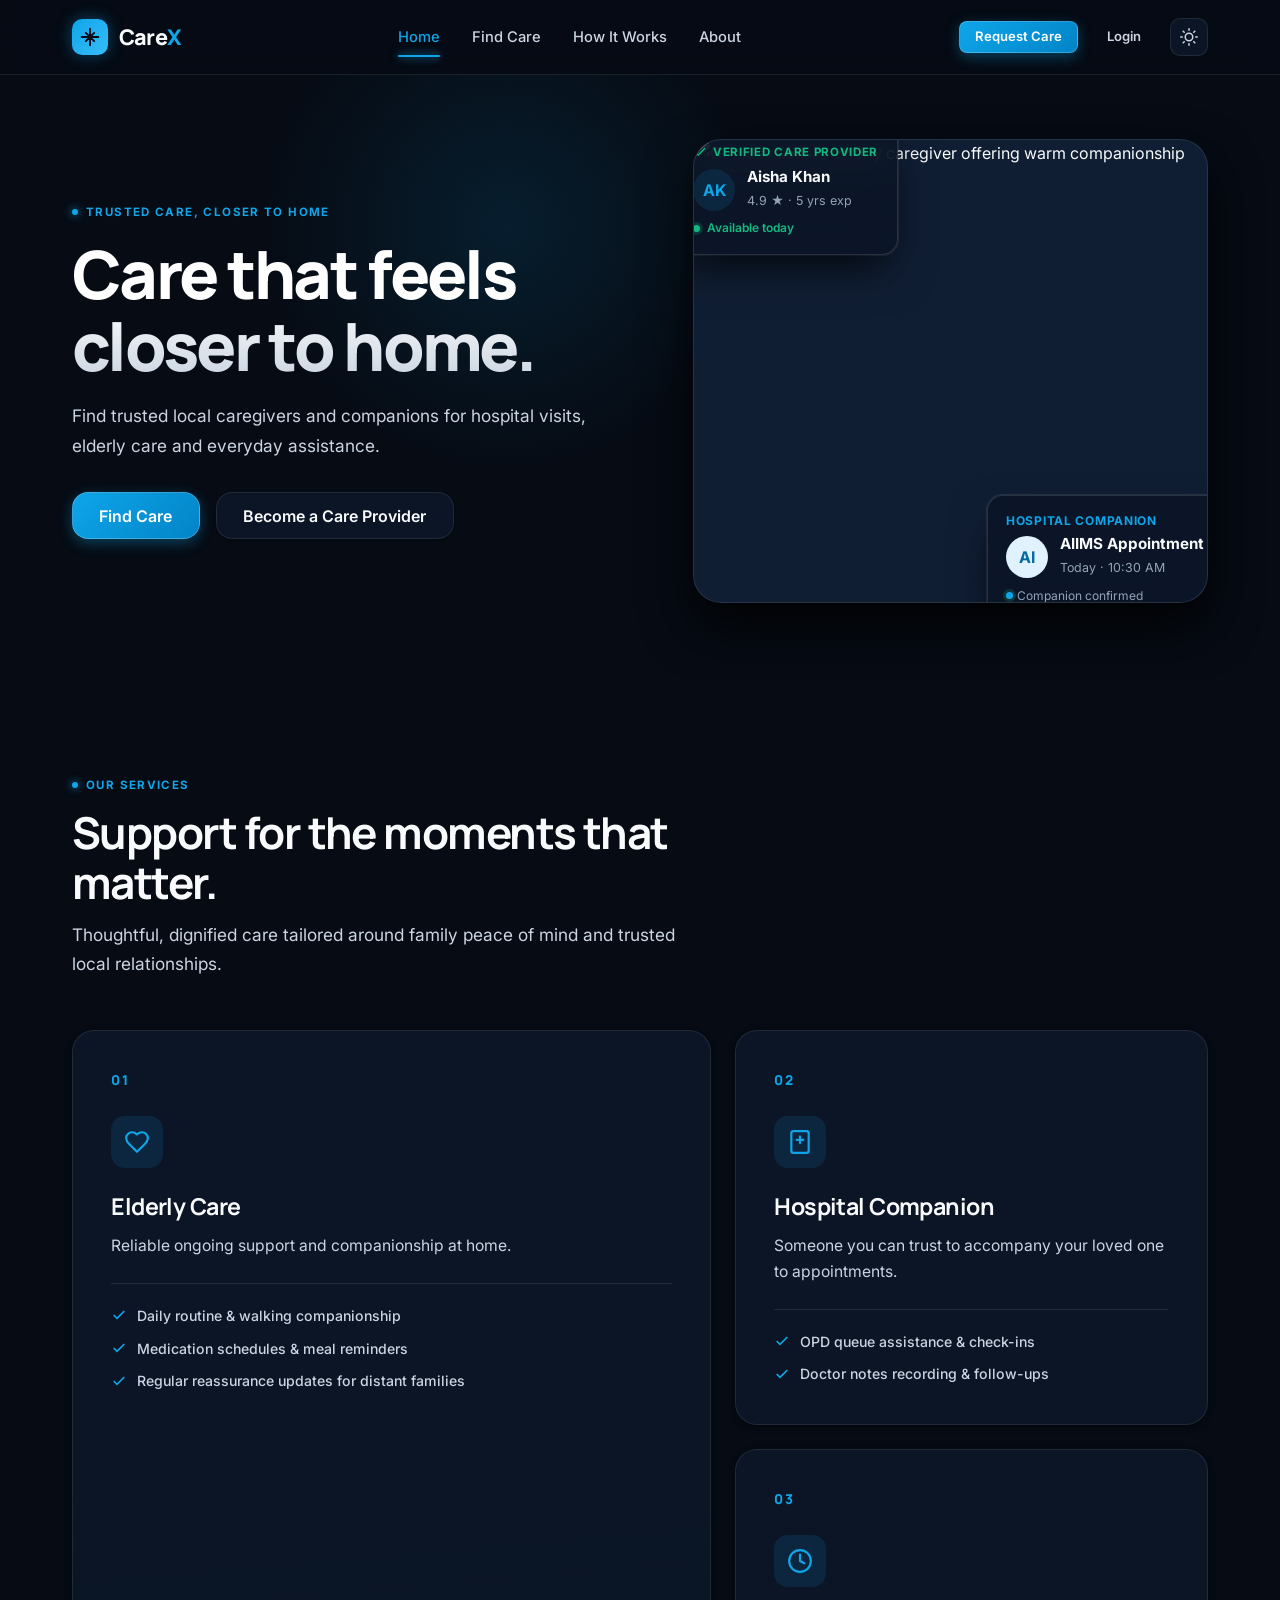
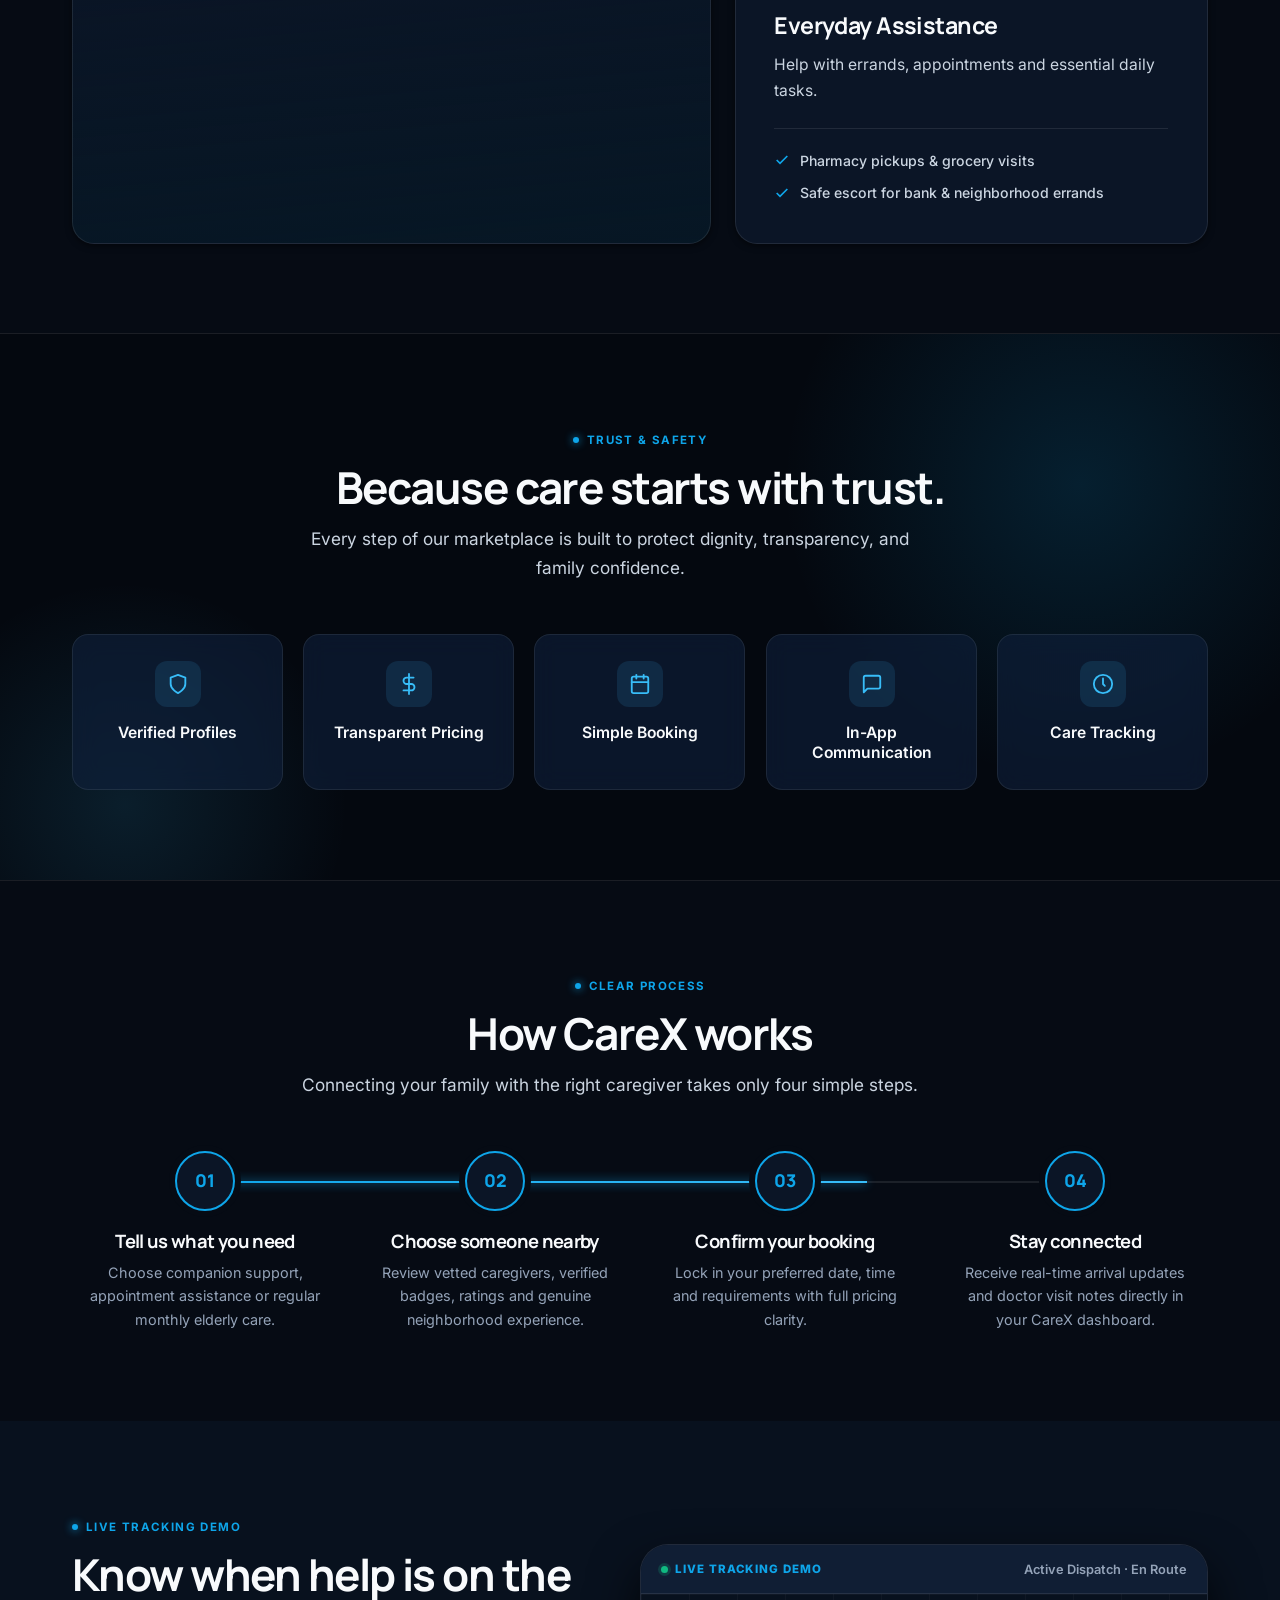
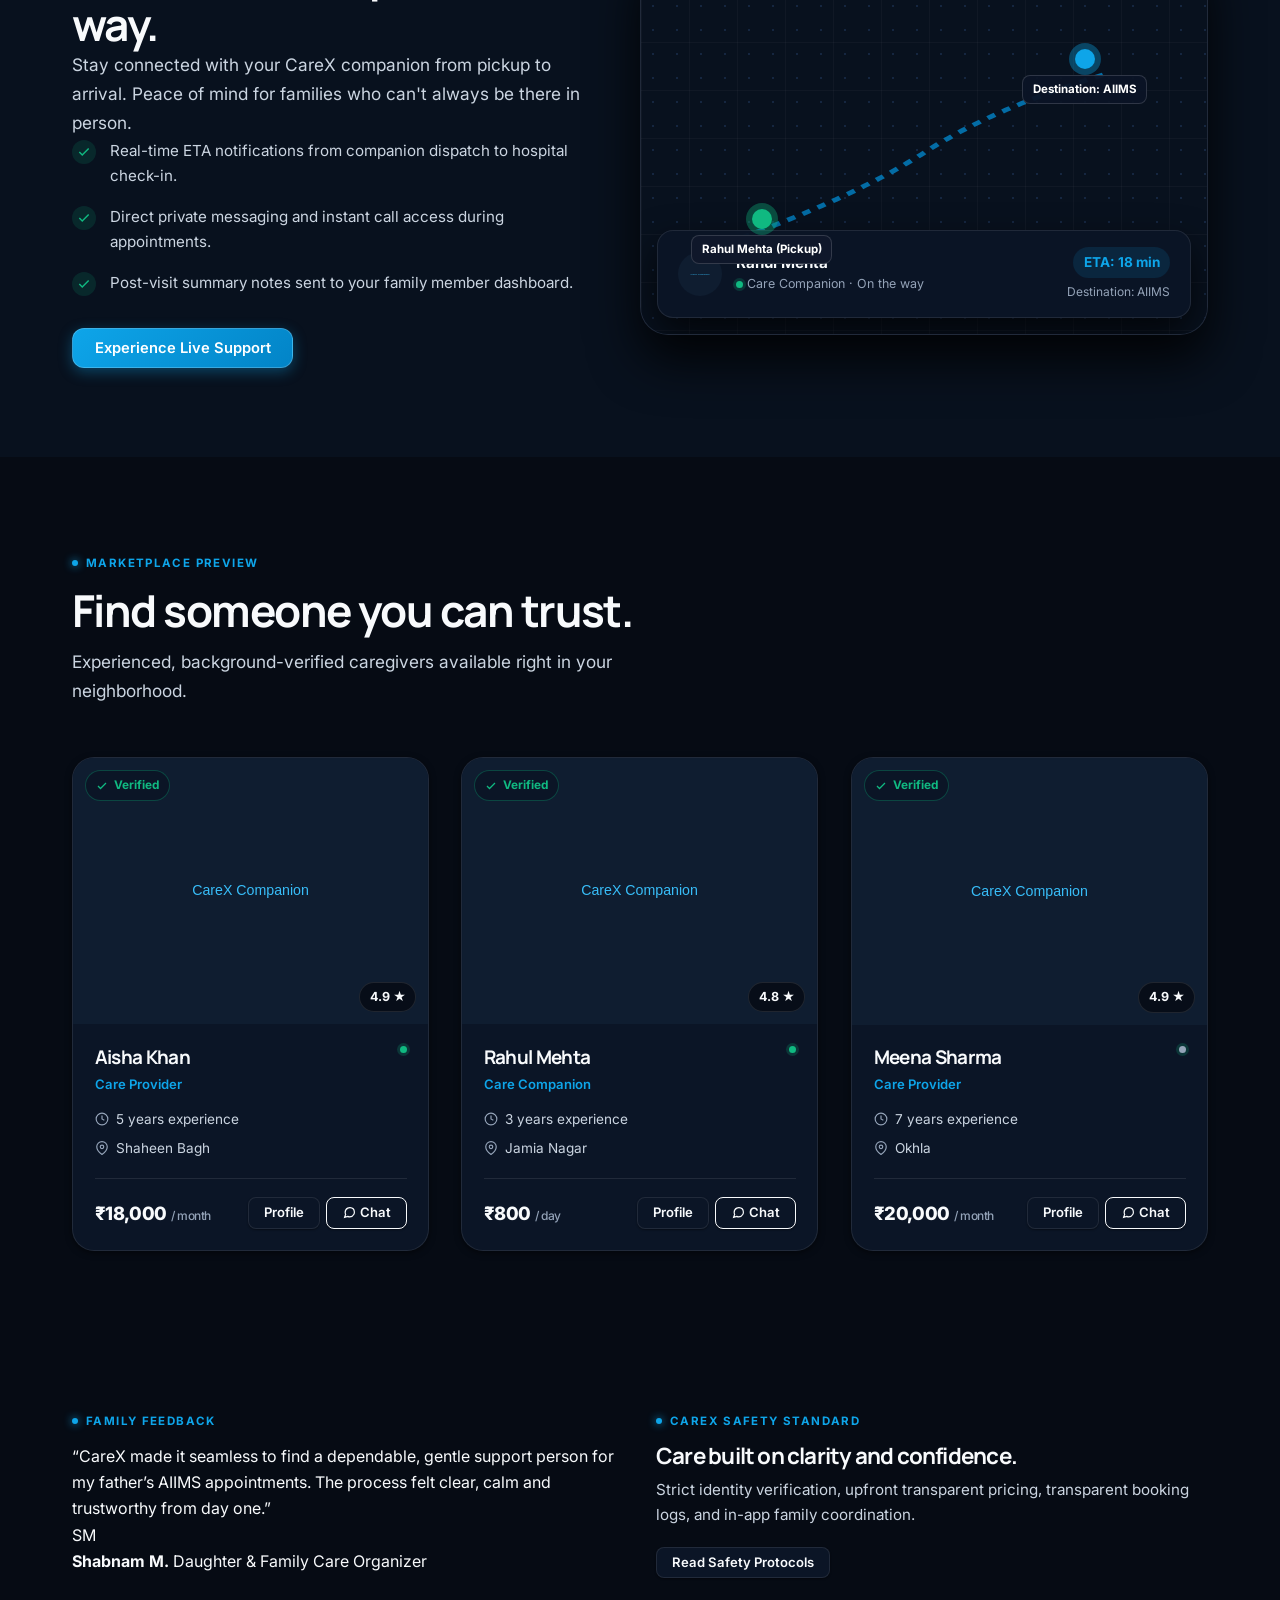
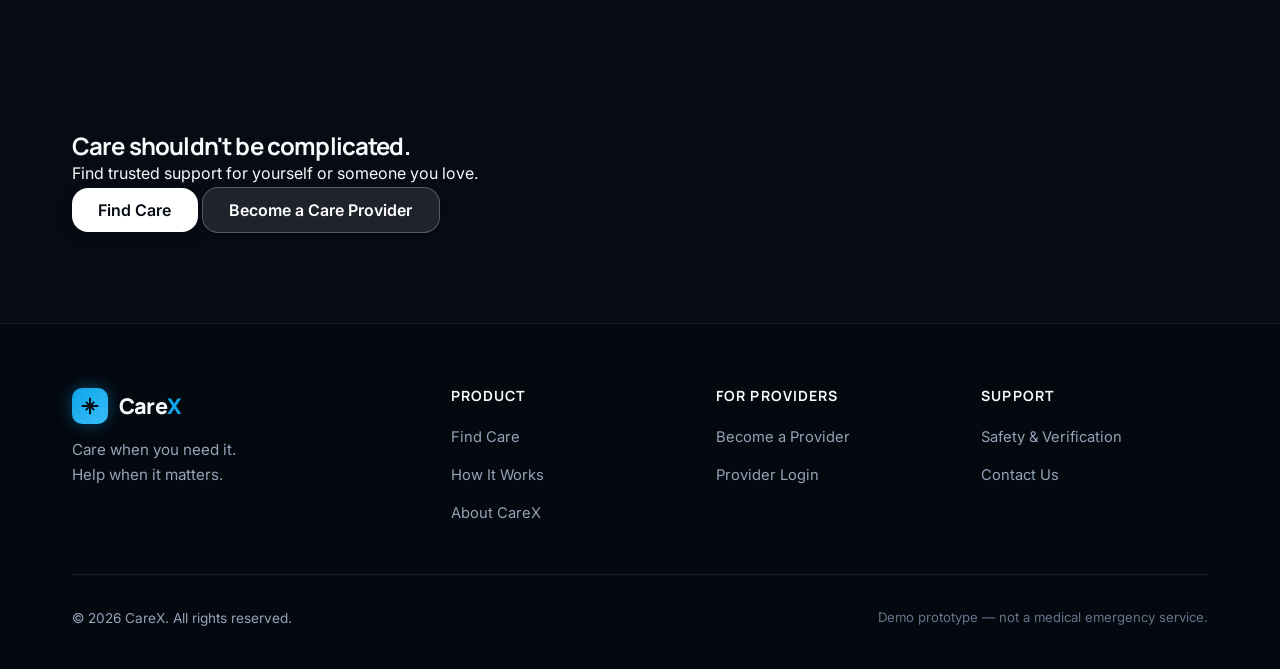
==== commit 5b98c39e: "feat: complete premium CareX UI upgrade, multi-provider auth, admin approval portal, WhatsApp chat, " ====
--- a/index.html
+++ b/index.html
@@ -484,7 +484,13 @@
                   <div class="provider-price">
                     ₹18,000 <span>/ month</span>
                   </div>
-                  <a href="find-care.html" class="btn btn-secondary btn-sm">View Profile</a>
+                  <div style="display:flex; gap:0.4rem; flex-wrap:wrap;">
+                    <a href="provider-profile.html?id=aisha" class="btn btn-secondary btn-sm">Profile</a>
+                    <button class="btn btn-secondary btn-sm" type="button" onclick="window.openProviderChat('aisha')" style="display:flex; align-items:center; gap:0.25rem; border-color:var(--whatsapp-border); color:var(--whatsapp-accent);">
+                      <svg width="13" height="13" viewBox="0 0 24 24" fill="none" stroke="currentColor" stroke-width="2.2"><path d="M21 11.5a8.38 8.38 0 0 1-.9 3.8 8.5 8.5 0 0 1-7.6 4.7 8.38 8.38 0 0 1-3.8-.9L3 21l1.9-5.7a8.38 8.38 0 0 1-.9-3.8 8.5 8.5 0 0 1 4.7-7.6 8.38 8.38 0 0 1 3.8-.9h.5a8.48 8.48 0 0 1 8 8v.5z"></path></svg>
+                      Chat
+                    </button>
+                  </div>
                 </div>
               </div>
             </article>
@@ -528,7 +534,13 @@
                   <div class="provider-price">
                     ₹800 <span>/ day</span>
                   </div>
-                  <a href="provider-profile.html" class="btn btn-secondary btn-sm">View Profile</a>
+                  <div style="display:flex; gap:0.4rem; flex-wrap:wrap;">
+                    <a href="provider-profile.html?id=rahul" class="btn btn-secondary btn-sm">Profile</a>
+                    <button class="btn btn-secondary btn-sm" type="button" onclick="window.openProviderChat('rahul')" style="display:flex; align-items:center; gap:0.25rem; border-color:var(--whatsapp-border); color:var(--whatsapp-accent);">
+                      <svg width="13" height="13" viewBox="0 0 24 24" fill="none" stroke="currentColor" stroke-width="2.2"><path d="M21 11.5a8.38 8.38 0 0 1-.9 3.8 8.5 8.5 0 0 1-7.6 4.7 8.38 8.38 0 0 1-3.8-.9L3 21l1.9-5.7a8.38 8.38 0 0 1-.9-3.8 8.5 8.5 0 0 1 4.7-7.6 8.38 8.38 0 0 1 3.8-.9h.5a8.48 8.48 0 0 1 8 8v.5z"></path></svg>
+                      Chat
+                    </button>
+                  </div>
                 </div>
               </div>
             </article>
@@ -572,7 +584,13 @@
                   <div class="provider-price">
                     ₹20,000 <span>/ month</span>
                   </div>
-                  <a href="find-care.html" class="btn btn-secondary btn-sm">View Profile</a>
+                  <div style="display:flex; gap:0.4rem; flex-wrap:wrap;">
+                    <a href="provider-profile.html?id=meena" class="btn btn-secondary btn-sm">Profile</a>
+                    <button class="btn btn-secondary btn-sm" type="button" onclick="window.openProviderChat('meena')" style="display:flex; align-items:center; gap:0.25rem; border-color:var(--whatsapp-border); color:var(--whatsapp-accent);">
+                      <svg width="13" height="13" viewBox="0 0 24 24" fill="none" stroke="currentColor" stroke-width="2.2"><path d="M21 11.5a8.38 8.38 0 0 1-.9 3.8 8.5 8.5 0 0 1-7.6 4.7 8.38 8.38 0 0 1-3.8-.9L3 21l1.9-5.7a8.38 8.38 0 0 1-.9-3.8 8.5 8.5 0 0 1 4.7-7.6 8.38 8.38 0 0 1 3.8-.9h.5a8.48 8.48 0 0 1 8 8v.5z"></path></svg>
+                      Chat
+                    </button>
+                  </div>
                 </div>
               </div>
             </article>
--- a/css/style.css
+++ b/css/style.css
@@ -1,67 +1,75 @@
 /* ==========================================================================
-   CAREX — PREMIUM HEALTHCARE MARKETPLACE DESIGN SYSTEM
-   Modern SaaS / Apple-like simplicity / Linear polish / Calm healthcare aesthetic
+   CAREX — PROFESSIONAL HEALTHCARE TECH DESIGN SYSTEM
+   Deep Dark Mode Flagship / High-Contrast Light Fonts / Luxury Healthcare SaaS
+   Linear Polish + Apple Health Clarity + Human Trust
    ========================================================================== */
 
 /* --------------------------------------------------------------------------
-   1. DESIGN TOKENS & COLOR PALETTE
+   1. DESIGN TOKENS & COLOR PALETTE (DEFAULT SLEEK DARK THEME)
    -------------------------------------------------------------------------- */
 :root {
   /* Typography */
-  --font-sans: 'Inter', -apple-system, BlinkMacSystemFont, 'Segoe UI', Roboto, Helvetica, Arial, sans-serif;
-  --font-display: 'Manrope', 'Inter', -apple-system, BlinkMacSystemFont, sans-serif;
-
-  /* Color System — Light Theme (Default) */
-  --bg-body: #f8fafc;
-  --bg-surface: #ffffff;
-  --bg-surface-alt: #f1f5f9;
-  --bg-surface-elevated: #ffffff;
-  --bg-subtle: #f8fafc;
-
-  /* Primary Brand (Calm medical cyan/blue) */
-  --primary: #0284c7;
-  --primary-hover: #0369a1;
-  --primary-subtle: #e0f2fe;
-  --primary-border: #bae6fd;
-  --primary-glow: rgba(2, 132, 199, 0.12);
-
-  /* Deep Trust Navy */
-  --navy-950: #06111f;
-  --navy-900: #0a192f;
-  --navy-850: #0e223f;
-  --navy-800: #132a4e;
+  --font-sans: 'Inter', -apple-system, BlinkMacSystemFont, 'Segoe UI', Roboto, sans-serif;
+  --font-display: 'Manrope', 'Plus Jakarta Sans', -apple-system, BlinkMacSystemFont, sans-serif;
+
+  /* Flagship Dark Theme (Default) */
+  --bg-body: #060b14;
+  --bg-surface: #0b1526;
+  --bg-surface-alt: #101e34;
+  --bg-surface-elevated: #152744;
+  --bg-subtle: #08111e;
+
+  /* Primary Healthcare Electric Sky / Cyan */
+  --primary: #0ea5e9;
+  --primary-hover: #38bdf8;
+  --primary-subtle: rgba(14, 165, 233, 0.12);
+  --primary-border: rgba(14, 165, 233, 0.28);
+  --primary-glow: rgba(14, 165, 233, 0.25);
+
+  /* Deep Trust Obsidian Navy */
+  --navy-950: #04080f;
+  --navy-900: #07101e;
+  --navy-850: #0c172a;
+  --navy-800: #10213d;
   --navy-border: rgba(255, 255, 255, 0.08);
 
-  /* Text Colors */
-  --text-main: #0f172a;
-  --text-secondary: #334155;
-  --text-muted: #64748b;
-  --text-subtle: #94a3b8;
-  --text-inverse: #ffffff;
+  /* High-Contrast Light Text */
+  --text-main: #f8fafc;
+  --text-secondary: #cbd5e1;
+  --text-muted: #94a3b8;
+  --text-subtle: #64748b;
+  --text-inverse: #060b14;
 
   /* Borders & Dividers */
-  --border: #e2e8f0;
-  --border-light: #f1f5f9;
-  --border-focus: #0284c7;
-
-  /* Semantic Colors */
-  --success: #059669;
-  --success-bg: #ecfdf5;
-  --success-border: #a7f3d0;
-  --warning: #d97706;
-  --warning-bg: #fffbeb;
-  --warning-border: #fde68a;
-  --danger: #dc2626;
-  --danger-bg: #fef2f2;
-  --danger-border: #fecaca;
-
-  /* Elevation Shadows */
-  --shadow-xs: 0 1px 2px rgba(15, 23, 42, 0.04);
-  --shadow-sm: 0 2px 4px rgba(15, 23, 42, 0.05), 0 1px 2px rgba(15, 23, 42, 0.03);
-  --shadow-md: 0 6px 16px -2px rgba(15, 23, 42, 0.06), 0 2px 4px rgba(15, 23, 42, 0.03);
-  --shadow-lg: 0 16px 32px -4px rgba(15, 23, 42, 0.08), 0 4px 8px rgba(15, 23, 42, 0.02);
-  --shadow-xl: 0 24px 48px -8px rgba(15, 23, 42, 0.12);
-  --shadow-float: 0 20px 40px -10px rgba(15, 23, 42, 0.15), 0 0 1px 1px rgba(15, 23, 42, 0.05);
+  --border: rgba(255, 255, 255, 0.09);
+  --border-light: rgba(255, 255, 255, 0.05);
+  --border-focus: #38bdf8;
+
+  /* Semantic Status Colors */
+  --success: #10b981;
+  --success-bg: rgba(16, 185, 129, 0.14);
+  --success-border: rgba(16, 185, 129, 0.3);
+  --warning: #f59e0b;
+  --warning-bg: rgba(245, 158, 11, 0.14);
+  --warning-border: rgba(245, 158, 11, 0.3);
+  --danger: #ef4444;
+  --danger-bg: rgba(239, 68, 68, 0.14);
+  --danger-border: rgba(239, 68, 68, 0.3);
+
+  /* WhatsApp Brand Green */
+  --whatsapp-green: #25d366;
+  --whatsapp-dark: #128c7e;
+  --whatsapp-bg: #0b141a;
+  --whatsapp-bubble-user: #005c4b;
+  --whatsapp-bubble-provider: #202c33;
+
+  /* Elevation Shadows with Soft Dark Glow */
+  --shadow-xs: 0 1px 2px rgba(0, 0, 0, 0.4);
+  --shadow-sm: 0 2px 6px rgba(0, 0, 0, 0.5);
+  --shadow-md: 0 6px 18px rgba(0, 0, 0, 0.6);
+  --shadow-lg: 0 16px 36px rgba(0, 0, 0, 0.7);
+  --shadow-xl: 0 24px 50px rgba(0, 0, 0, 0.85);
+  --shadow-float: 0 20px 45px -10px rgba(0, 0, 0, 0.8), 0 0 1px 1px rgba(255, 255, 255, 0.1);
 
   /* Radii */
   --radius-sm: 8px;
@@ -71,46 +79,39 @@
   --radius-2xl: 28px;
   --radius-full: 9999px;
 
-  /* Layout Spacing */
+  /* Layout */
   --container-max: 1200px;
   --header-height: 74px;
 }
 
+/* Optional Light Theme Override when toggled */
+body.light {
+  --bg-body: #f8fafc;
+  --bg-surface: #ffffff;
+  --bg-surface-alt: #f1f5f9;
+  --bg-surface-elevated: #ffffff;
+  --bg-subtle: #f8fafc;
+  --primary: #0284c7;
+  --primary-hover: #0369a1;
+  --primary-subtle: #e0f2fe;
+  --primary-border: #bae6fd;
+  --text-main: #0f172a;
+  --text-secondary: #334155;
+  --text-muted: #64748b;
+  --text-subtle: #94a3b8;
+  --text-inverse: #ffffff;
+  --border: #e2e8f0;
+  --border-light: #f1f5f9;
+  --shadow-xs: 0 1px 2px rgba(15, 23, 42, 0.04);
+  --shadow-sm: 0 2px 4px rgba(15, 23, 42, 0.05);
+  --shadow-md: 0 6px 16px -2px rgba(15, 23, 42, 0.06);
+  --shadow-lg: 0 16px 32px -4px rgba(15, 23, 42, 0.08);
+  --shadow-xl: 0 24px 48px -8px rgba(15, 23, 42, 0.12);
+  --shadow-float: 0 20px 40px -10px rgba(15, 23, 42, 0.15), 0 0 1px 1px rgba(15, 23, 42, 0.05);
+}
+
 /* --------------------------------------------------------------------------
-   DARK THEME TOKENS
-   -------------------------------------------------------------------------- */
-body.dark {
-  --bg-body: #07101e;
-  --bg-surface: #0e1e33;
-  --bg-surface-alt: #13253e;
-  --bg-surface-elevated: #162a47;
-  --bg-subtle: #091526;
-
-  --primary: #38bdf8;
-  --primary-hover: #7dd3fc;
-  --primary-subtle: rgba(56, 189, 248, 0.12);
-  --primary-border: rgba(56, 189, 248, 0.25);
-  --primary-glow: rgba(56, 189, 248, 0.2);
-
-  --text-main: #f8fafc;
-  --text-secondary: #cbd5e1;
-  --text-muted: #94a3b8;
-  --text-subtle: #64748b;
-
-  --border: #1e3553;
-  --border-light: #15263d;
-  --border-focus: #38bdf8;
-
-  --shadow-xs: 0 1px 2px rgba(0, 0, 0, 0.3);
-  --shadow-sm: 0 2px 4px rgba(0, 0, 0, 0.35);
-  --shadow-md: 0 6px 18px rgba(0, 0, 0, 0.45);
-  --shadow-lg: 0 16px 36px rgba(0, 0, 0, 0.55);
-  --shadow-xl: 0 24px 50px rgba(0, 0, 0, 0.65);
-  --shadow-float: 0 20px 40px -10px rgba(0, 0, 0, 0.7), 0 0 1px 1px rgba(255, 255, 255, 0.08);
-}
-
-/* --------------------------------------------------------------------------
-   2. GLOBAL RESET & BASE RULES (CRITICAL FOR ZERO MOBILE OVERFLOW)
+   2. GLOBAL RESET & BASE RULES (CRITICAL: ZERO HORIZONTAL OVERFLOW)
    -------------------------------------------------------------------------- */
 *, *::before, *::after {
   box-sizing: border-box;
@@ -124,6 +125,7 @@
   -webkit-text-size-adjust: 100%;
   overflow-x: hidden;
   width: 100%;
+  color-scheme: dark;
 }
 
 body {
@@ -180,7 +182,10 @@
   line-height: 1.08;
   letter-spacing: -0.04em;
   font-weight: 800;
-  max-width: 14ch;
+  max-width: 15ch;
+  background: linear-gradient(180deg, #ffffff 40%, #cbd5e1 100%);
+  -webkit-background-clip: text;
+  -webkit-text-fill-color: transparent;
 }
 
 .section-title {
@@ -222,6 +227,7 @@
   height: 6px;
   border-radius: 50%;
   background-color: var(--primary);
+  box-shadow: 0 0 8px var(--primary);
 }
 
 .text-muted {
@@ -291,17 +297,13 @@
   position: sticky;
   top: 0;
   z-index: 100;
-  background: rgba(248, 250, 252, 0.88);
+  background: rgba(6, 11, 20, 0.85);
   backdrop-filter: blur(16px);
   -webkit-backdrop-filter: blur(16px);
   border-bottom: 1px solid var(--border);
   transition: background-color 0.25s ease, border-color 0.25s ease;
 }
 
-body.dark .header {
-  background: rgba(7, 16, 30, 0.88);
-}
-
 .navbar {
   display: flex;
   align-items: center;
@@ -310,7 +312,6 @@
   gap: 1.5rem;
 }
 
-/* Refined Brand Logo */
 .brand {
   display: inline-flex;
   align-items: center;
@@ -327,11 +328,11 @@
   width: 36px;
   height: 36px;
   border-radius: 10px;
-  background: linear-gradient(135deg, #0284c7, #0ea5e9);
-  color: #ffffff;
+  background: linear-gradient(135deg, #0ea5e9, #38bdf8);
+  color: #060b14;
   display: grid;
   place-items: center;
-  box-shadow: 0 4px 12px rgba(2, 132, 199, 0.28);
+  box-shadow: 0 0 16px rgba(14, 165, 233, 0.4);
   flex-shrink: 0;
 }
 
@@ -344,7 +345,6 @@
   color: var(--primary);
 }
 
-/* Desktop Navigation Links */
 .nav-links {
   display: flex;
   align-items: center;
@@ -375,9 +375,9 @@
   height: 2px;
   background: var(--primary);
   border-radius: 99px;
-}
-
-/* Header Action Controls */
+  box-shadow: 0 0 8px var(--primary);
+}
+
 .nav-actions {
   display: flex;
   align-items: center;
@@ -435,9 +435,9 @@
 .drawer-backdrop {
   position: absolute;
   inset: 0;
-  background: rgba(6, 17, 31, 0.6);
-  backdrop-filter: blur(8px);
-  -webkit-backdrop-filter: blur(8px);
+  background: rgba(3, 7, 14, 0.75);
+  backdrop-filter: blur(10px);
+  -webkit-backdrop-filter: blur(10px);
   opacity: 0;
   transition: opacity 0.3s ease;
 }
@@ -453,7 +453,8 @@
   bottom: 0;
   width: min(340px, 86vw);
   background: var(--bg-surface);
-  box-shadow: -10px 0 30px rgba(0, 0, 0, 0.2);
+  box-shadow: -10px 0 30px rgba(0, 0, 0, 0.6);
+  border-left: 1px solid var(--border);
   display: flex;
   flex-direction: column;
   padding: 1.5rem;
@@ -542,15 +543,15 @@
 }
 
 .btn-primary {
-  background: var(--primary);
+  background: linear-gradient(135deg, #0ea5e9, #0284c7);
   color: #ffffff;
-  box-shadow: 0 4px 14px rgba(2, 132, 199, 0.28);
-  border: 1px solid rgba(255, 255, 255, 0.15);
+  box-shadow: 0 4px 14px rgba(14, 165, 233, 0.35);
+  border: 1px solid rgba(255, 255, 255, 0.2);
 }
 
 .btn-primary:hover {
-  background: var(--primary-hover);
-  box-shadow: 0 6px 20px rgba(2, 132, 199, 0.38);
+  background: linear-gradient(135deg, #38bdf8, #0ea5e9);
+  box-shadow: 0 6px 20px rgba(14, 165, 233, 0.5);
   transform: translateY(-1px);
 }
 
@@ -563,7 +564,7 @@
 
 .btn-secondary:hover {
   background: var(--bg-surface-alt);
-  border-color: var(--text-muted);
+  border-color: rgba(255, 255, 255, 0.2);
   transform: translateY(-1px);
 }
 
@@ -579,13 +580,26 @@
 
 .btn-white {
   background: #ffffff;
-  color: var(--navy-900);
-  box-shadow: 0 4px 14px rgba(0, 0, 0, 0.15);
+  color: #060b14;
+  box-shadow: 0 4px 14px rgba(0, 0, 0, 0.2);
 }
 
 .btn-white:hover {
   background: #f1f5f9;
   transform: translateY(-1px);
+}
+
+.btn-whatsapp {
+  background: #25d366;
+  color: #ffffff;
+  box-shadow: 0 4px 14px rgba(37, 211, 102, 0.3);
+  font-weight: 700;
+}
+
+.btn-whatsapp:hover {
+  background: #22bf5b;
+  transform: translateY(-1px);
+  box-shadow: 0 6px 20px rgba(37, 211, 102, 0.45);
 }
 
 .btn-sm {
@@ -607,7 +621,7 @@
 }
 
 .btn-danger:hover {
-  background: #fee2e2;
+  background: rgba(239, 68, 68, 0.25);
 }
 
 .w-full {
@@ -624,6 +638,18 @@
   overflow: hidden;
 }
 
+.hero::before {
+  content: '';
+  position: absolute;
+  top: -100px;
+  left: 20%;
+  width: 500px;
+  height: 500px;
+  border-radius: 50%;
+  background: radial-gradient(circle, rgba(14, 165, 233, 0.12) 0%, rgba(14, 165, 233, 0) 70%);
+  pointer-events: none;
+}
+
 .hero-grid {
   display: grid;
   grid-template-columns: 1.05fr 0.95fr;
@@ -653,7 +679,6 @@
   flex-wrap: wrap;
 }
 
-/* Hero Editorial Image Showcase */
 .hero-visual {
   position: relative;
   width: 100%;
@@ -679,23 +704,17 @@
   transition: transform 0.6s ease;
 }
 
-/* Floating UI Cards with Backdrop Blur */
 .floating-card {
   position: absolute;
-  background: rgba(255, 255, 255, 0.88);
+  background: rgba(11, 21, 38, 0.88);
   backdrop-filter: blur(16px);
   -webkit-backdrop-filter: blur(16px);
-  border: 1px solid rgba(255, 255, 255, 0.7);
+  border: 1px solid rgba(255, 255, 255, 0.12);
   box-shadow: var(--shadow-float);
   border-radius: var(--radius-lg);
   padding: 0.95rem 1.15rem;
   z-index: 10;
   max-width: 280px;
-}
-
-body.dark .floating-card {
-  background: rgba(14, 30, 51, 0.88);
-  border-color: rgba(255, 255, 255, 0.1);
 }
 
 .floating-card-1 {
@@ -765,7 +784,7 @@
   height: 7px;
   border-radius: 50%;
   background: var(--success);
-  box-shadow: 0 0 0 3px rgba(5, 150, 105, 0.2);
+  box-shadow: 0 0 0 3px rgba(16, 185, 129, 0.2);
 }
 
 .status-dot.pulsing {
@@ -773,13 +792,13 @@
 }
 
 @keyframes pulseDot {
-  0% { transform: scale(0.95); box-shadow: 0 0 0 0 rgba(5, 150, 105, 0.7); }
-  70% { transform: scale(1); box-shadow: 0 0 0 6px rgba(5, 150, 105, 0); }
-  100% { transform: scale(0.95); box-shadow: 0 0 0 0 rgba(5, 150, 105, 0); }
+  0% { transform: scale(0.95); box-shadow: 0 0 0 0 rgba(16, 185, 129, 0.7); }
+  70% { transform: scale(1); box-shadow: 0 0 0 6px rgba(16, 185, 129, 0); }
+  100% { transform: scale(0.95); box-shadow: 0 0 0 0 rgba(16, 185, 129, 0); }
 }
 
 /* --------------------------------------------------------------------------
-   9. ENTRANCE & SCROLL ANIMATION SYSTEM
+   9. ENTRANCE & SCROLL ANIMATIONS
    -------------------------------------------------------------------------- */
 @keyframes fadeInUp {
   from {
@@ -819,7 +838,6 @@
   animation: fadeInUp 0.85s 0.35s cubic-bezier(0.16, 1, 0.3, 1) both;
 }
 
-/* Scroll reveal classes for IntersectionObserver */
 .reveal {
   opacity: 0;
   transform: translateY(22px);
@@ -867,7 +885,7 @@
 
 .service-card-featured {
   grid-row: span 2;
-  background: linear-gradient(175deg, var(--bg-surface) 60%, var(--primary-subtle));
+  background: linear-gradient(175deg, var(--bg-surface) 60%, rgba(14, 165, 233, 0.08));
 }
 
 .service-number {
@@ -932,6 +950,8 @@
   color: #ffffff;
   position: relative;
   overflow: hidden;
+  border-top: 1px solid var(--border);
+  border-bottom: 1px solid var(--border);
 }
 
 .trust-glow {
@@ -939,7 +959,7 @@
   width: 600px;
   height: 600px;
   border-radius: 50%;
-  background: radial-gradient(circle, rgba(2, 132, 199, 0.18) 0%, rgba(2, 132, 199, 0) 70%);
+  background: radial-gradient(circle, rgba(14, 165, 233, 0.15) 0%, rgba(14, 165, 233, 0) 70%);
   top: -150px;
   right: -100px;
   pointer-events: none;
@@ -950,28 +970,12 @@
   width: 450px;
   height: 450px;
   border-radius: 50%;
-  background: radial-gradient(circle, rgba(14, 165, 233, 0.12) 0%, rgba(14, 165, 233, 0) 70%);
+  background: radial-gradient(circle, rgba(56, 189, 248, 0.12) 0%, rgba(56, 189, 248, 0) 70%);
   bottom: -150px;
   left: -100px;
   pointer-events: none;
 }
 
-.trust-section .section-title {
-  color: #ffffff;
-}
-
-.trust-section .lead-text {
-  color: #94a3b8;
-}
-
-.trust-section .eyebrow {
-  color: #38bdf8;
-}
-
-.trust-section .eyebrow::before {
-  background-color: #38bdf8;
-}
-
 .trust-grid {
   display: grid;
   grid-template-columns: repeat(5, minmax(0, 1fr));
@@ -980,7 +984,7 @@
 }
 
 .trust-pillar-card {
-  background: rgba(14, 34, 63, 0.7);
+  background: rgba(16, 33, 61, 0.6);
   backdrop-filter: blur(12px);
   -webkit-backdrop-filter: blur(12px);
   border: 1px solid var(--navy-border);
@@ -1018,14 +1022,13 @@
 }
 
 /* --------------------------------------------------------------------------
-   12. HOW IT WORKS — TIMELINE SYSTEM
+   12. TIMELINE SYSTEM
    -------------------------------------------------------------------------- */
 .timeline-wrapper {
   position: relative;
   margin-top: 2rem;
 }
 
-/* Desktop Horizontal Timeline */
 .timeline-track {
   display: grid;
   grid-template-columns: repeat(4, 1fr);
@@ -1050,6 +1053,7 @@
   height: 100%;
   width: 75%;
   background: linear-gradient(90deg, var(--primary), #38bdf8);
+  box-shadow: 0 0 10px var(--primary);
 }
 
 .timeline-step-item {
@@ -1094,18 +1098,13 @@
 }
 
 /* --------------------------------------------------------------------------
-   13. LIVE TRACKING PREVIEW SECTION
+   13. LIVE TRACKING PREVIEW
    -------------------------------------------------------------------------- */
 .tracking-preview-grid {
   display: grid;
   grid-template-columns: 1fr 1.1fr;
   align-items: center;
   gap: clamp(2rem, 4vw, 4rem);
-}
-
-.tracking-copy .lead-text {
-  margin-top: 1.25rem;
-  margin-bottom: 2rem;
 }
 
 .tracking-perks {
@@ -1136,7 +1135,6 @@
   margin-top: 2px;
 }
 
-/* Map Card Component */
 .live-map-card {
   background: var(--bg-surface);
   border: 1px solid var(--border);
@@ -1169,16 +1167,15 @@
 .map-canvas-area {
   position: relative;
   height: 340px;
-  background: #0f1c2d;
+  background: #08111e;
   background-image: 
-    radial-gradient(#1c314f 1px, transparent 1px),
-    linear-gradient(to right, rgba(255,255,255,0.02) 1px, transparent 1px),
-    linear-gradient(to bottom, rgba(255,255,255,0.02) 1px, transparent 1px);
+    radial-gradient(#152640 1px, transparent 1px),
+    linear-gradient(to right, rgba(255,255,255,0.03) 1px, transparent 1px),
+    linear-gradient(to bottom, rgba(255,255,255,0.03) 1px, transparent 1px);
   background-size: 24px 24px, 48px 48px, 48px 48px;
   overflow: hidden;
 }
 
-/* Simulated Map Road Networks */
 .map-route-svg {
   position: absolute;
   inset: 0;
@@ -1199,18 +1196,18 @@
   height: 20px;
   border-radius: 50%;
   background: var(--primary);
-  box-shadow: 0 0 0 6px rgba(2, 132, 199, 0.35);
+  box-shadow: 0 0 0 6px rgba(14, 165, 233, 0.35);
   animation: pulsePin 2s infinite;
 }
 
 @keyframes pulsePin {
-  0% { box-shadow: 0 0 0 0 rgba(2, 132, 199, 0.7); }
-  70% { box-shadow: 0 0 0 14px rgba(2, 132, 199, 0); }
-  100% { box-shadow: 0 0 0 0 rgba(2, 132, 199, 0); }
+  0% { box-shadow: 0 0 0 0 rgba(14, 165, 233, 0.7); }
+  70% { box-shadow: 0 0 0 14px rgba(14, 165, 233, 0); }
+  100% { box-shadow: 0 0 0 0 rgba(14, 165, 233, 0); }
 }
 
 .map-pin-tag {
-  background: rgba(15, 23, 42, 0.9);
+  background: rgba(11, 21, 38, 0.95);
   color: #ffffff;
   padding: 0.25rem 0.6rem;
   border-radius: var(--radius-sm);
@@ -1221,13 +1218,12 @@
   border: 1px solid rgba(255,255,255,0.15);
 }
 
-/* Map Status Overlay Card */
 .map-status-overlay {
   position: absolute;
   bottom: 16px;
   left: 16px;
   right: 16px;
-  background: rgba(255, 255, 255, 0.92);
+  background: rgba(11, 21, 38, 0.92);
   backdrop-filter: blur(14px);
   -webkit-backdrop-filter: blur(14px);
   border: 1px solid var(--border);
@@ -1237,11 +1233,6 @@
   align-items: center;
   justify-content: space-between;
   box-shadow: var(--shadow-lg);
-}
-
-body.dark .map-status-overlay {
-  background: rgba(15, 29, 48, 0.92);
-  border-color: rgba(255,255,255,0.1);
 }
 
 .companion-profile-snippet {
@@ -1290,7 +1281,7 @@
 }
 
 /* --------------------------------------------------------------------------
-   14. FIND CARE PREVIEW & MARKETPLACE CARDS
+   14. MARKETPLACE GRID & PROVIDER CARDS
    -------------------------------------------------------------------------- */
 .marketplace-grid {
   display: grid;
@@ -1338,7 +1329,7 @@
   position: absolute;
   top: 12px;
   left: 12px;
-  background: rgba(255, 255, 255, 0.92);
+  background: rgba(11, 21, 38, 0.92);
   backdrop-filter: blur(8px);
   color: var(--success);
   font-size: 0.74rem;
@@ -1348,19 +1339,15 @@
   display: flex;
   align-items: center;
   gap: 0.35rem;
-  box-shadow: var(--shadow-sm);
-}
-
-body.dark .provider-badge-verified {
-  background: rgba(7, 16, 30, 0.9);
+  border: 1px solid rgba(16, 185, 129, 0.3);
 }
 
 .provider-rating-pill {
   position: absolute;
   bottom: 12px;
   right: 12px;
-  background: rgba(15, 23, 42, 0.85);
-  color: #ffffff;
+  background: rgba(6, 11, 20, 0.85);
+  color: #f8fafc;
   font-size: 0.78rem;
   font-weight: 700;
   padding: 0.25rem 0.6rem;
@@ -1368,6 +1355,7 @@
   display: flex;
   align-items: center;
   gap: 0.3rem;
+  border: 1px solid rgba(255,255,255,0.1);
 }
 
 .provider-body {
@@ -1440,326 +1428,331 @@
 }
 
 /* --------------------------------------------------------------------------
-   15. TESTIMONIAL & SAFETY STRIP
+   15. LIVE SEARCH & FILTER WIDGET
    -------------------------------------------------------------------------- */
-.testimonial-card {
+.live-search-card {
   background: var(--bg-surface);
   border: 1px solid var(--border);
-  border-radius: var(--radius-2xl);
-  padding: clamp(2rem, 4vw, 3rem);
+  border-radius: var(--radius-xl);
+  padding: 1.25rem;
   box-shadow: var(--shadow-sm);
-  display: flex;
-  flex-direction: column;
-  gap: 1.5rem;
-}
-
-.testimonial-quote {
-  font-family: var(--font-display);
-  font-size: clamp(1.15rem, 2vw, 1.45rem);
-  line-height: 1.55;
-  color: var(--text-main);
-  letter-spacing: -0.02em;
-}
-
-.author-row {
-  display: flex;
-  align-items: center;
-  gap: 0.85rem;
-}
-
-.author-avatar {
-  width: 48px;
-  height: 48px;
-  border-radius: 50%;
+  margin-bottom: 1.5rem;
+}
+
+.search-input-wrap {
+  position: relative;
+  display: flex;
+  align-items: center;
+}
+
+.search-input-wrap svg {
+  position: absolute;
+  left: 14px;
+  color: var(--text-muted);
+  pointer-events: none;
+}
+
+.search-input-wrap input {
+  padding-left: 44px;
+  font-size: 1rem;
+  background: var(--bg-surface-alt);
+  border-radius: var(--radius-md);
+  border: 1px solid var(--border);
+}
+
+.search-tags-row {
+  display: flex;
+  align-items: center;
+  gap: 0.5rem;
+  flex-wrap: wrap;
+  margin-top: 0.85rem;
+}
+
+.search-tag-chip {
+  font-size: 0.78rem;
+  padding: 0.35rem 0.75rem;
+  border-radius: var(--radius-full);
+  background: var(--bg-surface-alt);
+  border: 1px solid var(--border);
+  color: var(--text-secondary);
+  cursor: pointer;
+  transition: all 0.15s ease;
+}
+
+.search-tag-chip:hover {
   background: var(--primary-subtle);
   color: var(--primary);
-  font-weight: 800;
-  display: grid;
+  border-color: var(--primary-border);
+}
+
+/* --------------------------------------------------------------------------
+   16. WHATSAPP-STYLE LIVE CHAT MODAL
+   -------------------------------------------------------------------------- */
+.chat-modal-overlay {
+  position: fixed;
+  inset: 0;
+  z-index: 1500;
+  display: none;
   place-items: center;
-}
-
-.author-info strong {
+  background: rgba(3, 7, 14, 0.75);
+  backdrop-filter: blur(8px);
+  -webkit-backdrop-filter: blur(8px);
+  padding: 1rem;
+}
+
+.chat-modal-overlay.open {
+  display: grid;
+}
+
+.whatsapp-card {
+  width: min(440px, 100%);
+  height: min(600px, 90vh);
+  background: var(--whatsapp-bg);
+  border: 1px solid rgba(255, 255, 255, 0.12);
+  border-radius: var(--radius-xl);
+  box-shadow: var(--shadow-xl);
+  display: flex;
+  flex-direction: column;
+  overflow: hidden;
+  animation: fadeInUp 0.25s cubic-bezier(0.16, 1, 0.3, 1);
+}
+
+.whatsapp-header {
+  background: #1f2c34;
+  padding: 0.85rem 1rem;
+  display: flex;
+  align-items: center;
+  justify-content: space-between;
+  border-bottom: 1px solid rgba(255, 255, 255, 0.08);
+}
+
+.whatsapp-header-left {
+  display: flex;
+  align-items: center;
+  gap: 0.75rem;
+}
+
+.whatsapp-back-btn {
+  color: #aebac1;
+  display: grid;
+  place-items: center;
+}
+
+.whatsapp-avatar-wrap {
+  position: relative;
+  width: 40px;
+  height: 40px;
+}
+
+.whatsapp-avatar-wrap img {
+  width: 100%;
+  height: 100%;
+  border-radius: 50%;
+  object-fit: cover;
+}
+
+.whatsapp-online-dot {
+  position: absolute;
+  bottom: 0;
+  right: 0;
+  width: 11px;
+  height: 11px;
+  border-radius: 50%;
+  background: var(--whatsapp-green);
+  border: 2px solid #1f2c34;
+}
+
+.whatsapp-user-info strong {
   display: block;
   font-size: 0.95rem;
-}
-
-.author-info span {
-  font-size: 0.8rem;
-  color: var(--text-muted);
-}
-
-.safety-banner {
-  background: linear-gradient(135deg, var(--bg-surface-alt), var(--primary-subtle));
-  border: 1px solid var(--primary-border);
-  border-radius: var(--radius-xl);
-  padding: clamp(1.5rem, 3vw, 2.25rem);
-  display: flex;
-  align-items: center;
-  justify-content: space-between;
-  gap: 1.5rem;
+  color: #e9edef;
+  line-height: 1.2;
+}
+
+.whatsapp-status-text {
+  font-size: 0.72rem;
+  color: #8696a0;
+}
+
+.whatsapp-header-actions {
+  display: flex;
+  align-items: center;
+  gap: 0.75rem;
+}
+
+.whatsapp-action-icon {
+  color: #aebac1;
+  width: 32px;
+  height: 32px;
+  display: grid;
+  place-items: center;
+  border-radius: 50%;
+  transition: background 0.15s ease;
+}
+
+.whatsapp-action-icon:hover {
+  background: rgba(255, 255, 255, 0.1);
+  color: #ffffff;
+}
+
+.whatsapp-body {
+  flex: 1;
+  background: #0b141a;
+  background-image: 
+    radial-gradient(rgba(255,255,255,0.02) 1px, transparent 1px);
+  background-size: 20px 20px;
+  padding: 1rem;
+  overflow-y: auto;
+  display: flex;
+  flex-direction: column;
+  gap: 0.65rem;
+}
+
+.whatsapp-encryption-pill {
+  font-size: 0.72rem;
+  color: #ffd279;
+  background: #182229;
+  padding: 0.4rem 0.75rem;
+  border-radius: var(--radius-sm);
+  text-align: center;
+  margin: 0 auto 0.5rem;
+  max-width: 90%;
+  line-height: 1.35;
+}
+
+.whatsapp-bubble {
+  max-width: 82%;
+  padding: 0.55rem 0.85rem 0.45rem;
+  border-radius: 10px;
+  font-size: 0.88rem;
+  line-height: 1.45;
+  position: relative;
+  word-break: break-word;
+}
+
+.provider-bubble {
+  align-self: flex-start;
+  background: var(--whatsapp-bubble-provider);
+  color: #e9edef;
+  border-top-left-radius: 2px;
+}
+
+.user-bubble {
+  align-self: flex-end;
+  background: var(--whatsapp-bubble-user);
+  color: #e9edef;
+  border-top-right-radius: 2px;
+}
+
+.bubble-meta {
+  display: flex;
+  align-items: center;
+  justify-content: flex-end;
+  gap: 0.3rem;
+  font-size: 0.65rem;
+  color: rgba(255, 255, 255, 0.6);
+  margin-top: 0.2rem;
+}
+
+.whatsapp-ticks {
+  color: #53bdeb;
+  font-weight: 700;
+}
+
+.typing-bubble {
+  padding: 0.65rem 1rem;
+  width: fit-content;
+}
+
+.typing-dots {
+  display: flex;
+  align-items: center;
+  gap: 4px;
+}
+
+.typing-dots span {
+  width: 6px;
+  height: 6px;
+  border-radius: 50%;
+  background: #8696a0;
+  animation: typingBounce 1.4s infinite ease-in-out;
+}
+
+.typing-dots span:nth-child(2) { animation-delay: 0.2s; }
+.typing-dots span:nth-child(3) { animation-delay: 0.4s; }
+
+@keyframes typingBounce {
+  0%, 80%, 100% { transform: scale(0.6); opacity: 0.4; }
+  40% { transform: scale(1); opacity: 1; }
+}
+
+.whatsapp-chips-scroll {
+  display: flex;
+  align-items: center;
+  gap: 0.4rem;
+  padding: 0.4rem 0.85rem;
+  background: #111b21;
+  border-top: 1px solid rgba(255, 255, 255, 0.05);
+  overflow-x: auto;
+  white-space: nowrap;
+}
+
+.whatsapp-chip {
+  background: #202c33;
+  color: #00a884;
+  border: 1px solid rgba(255, 255, 255, 0.06);
+  padding: 0.3rem 0.65rem;
+  border-radius: var(--radius-full);
+  font-size: 0.72rem;
+  font-weight: 600;
+  cursor: pointer;
+  transition: background 0.15s ease;
+}
+
+.whatsapp-chip:hover {
+  background: #2a3942;
+}
+
+.whatsapp-footer {
+  background: #202c33;
+  padding: 0.6rem 0.85rem;
+  display: flex;
+  align-items: center;
+  gap: 0.6rem;
+}
+
+.whatsapp-footer input {
+  flex: 1;
+  background: #2a3942;
+  border: none;
+  color: #e9edef;
+  padding: 0.65rem 1rem;
+  border-radius: var(--radius-full);
+  font-size: 0.92rem;
+}
+
+.whatsapp-footer input:focus {
+  outline: none;
+  background: #32434d;
+}
+
+.whatsapp-send-btn {
+  width: 38px;
+  height: 38px;
+  border-radius: 50%;
+  background: #00a884;
+  color: #111b21;
+  display: grid;
+  place-items: center;
+  transition: transform 0.15s ease;
+}
+
+.whatsapp-send-btn:hover {
+  transform: scale(1.08);
 }
 
 /* --------------------------------------------------------------------------
-   16. FINAL CALL TO ACTION (CTA)
-   -------------------------------------------------------------------------- */
-.cta-banner {
-  background: linear-gradient(135deg, var(--navy-900), var(--navy-950));
-  color: #ffffff;
-  border-radius: var(--radius-2xl);
-  padding: clamp(2.5rem, 6vw, 4.5rem);
-  text-align: center;
-  position: relative;
-  overflow: hidden;
-  box-shadow: var(--shadow-xl);
-}
-
-.cta-banner::before {
-  content: '';
-  position: absolute;
-  top: -50%;
-  left: 50%;
-  transform: translateX(-50%);
-  width: 600px;
-  height: 350px;
-  border-radius: 50%;
-  background: radial-gradient(circle, rgba(56, 189, 248, 0.22) 0%, rgba(56, 189, 248, 0) 70%);
-  pointer-events: none;
-}
-
-.cta-banner h2 {
-  color: #ffffff;
-  font-size: clamp(2rem, 4.5vw, 3.2rem);
-  margin-bottom: 1rem;
-}
-
-.cta-banner p {
-  color: #94a3b8;
-  font-size: clamp(1.05rem, 1.8vw, 1.25rem);
-  max-width: 580px;
-  margin: 0 auto 2rem;
-}
-
-.cta-actions {
-  display: flex;
-  align-items: center;
-  justify-content: center;
-  gap: 1rem;
-  flex-wrap: wrap;
-}
-
-/* --------------------------------------------------------------------------
-   17. FOOTER SYSTEM
-   -------------------------------------------------------------------------- */
-.footer {
-  background: var(--bg-surface);
-  border-top: 1px solid var(--border);
-  padding-top: clamp(3rem, 5vw, 5rem);
-  padding-bottom: 2.5rem;
-}
-
-.footer-top {
-  display: grid;
-  grid-template-columns: 1.5fr 1fr 1fr 1fr;
-  gap: clamp(1.5rem, 3vw, 3rem);
-  margin-bottom: 3rem;
-}
-
-.footer-tagline {
-  color: var(--text-muted);
-  font-size: 0.95rem;
-  margin-top: 0.85rem;
-  max-width: 280px;
-}
-
-.footer-col h4 {
-  font-size: 0.88rem;
-  font-weight: 700;
-  text-transform: uppercase;
-  letter-spacing: 0.08em;
-  color: var(--text-main);
-  margin-bottom: 1.15rem;
-}
-
-.footer-links {
-  list-style: none;
-  display: flex;
-  flex-direction: column;
-  gap: 0.75rem;
-}
-
-.footer-links a {
-  font-size: 0.92rem;
-  color: var(--text-muted);
-}
-
-.footer-links a:hover {
-  color: var(--primary);
-}
-
-.footer-bottom {
-  padding-top: 2rem;
-  border-top: 1px solid var(--border);
-  display: flex;
-  align-items: center;
-  justify-content: space-between;
-  flex-wrap: wrap;
-  gap: 1rem;
-  font-size: 0.85rem;
-  color: var(--text-muted);
-}
-
-.footer-disclaimer {
-  font-size: 0.82rem;
-  color: var(--text-subtle);
-}
-
-/* --------------------------------------------------------------------------
-   18. ABOUT PAGE STYLES & TEAM SECTION
-   -------------------------------------------------------------------------- */
-.about-hero-grid {
-  display: grid;
-  grid-template-columns: 1.1fr 0.9fr;
-  align-items: center;
-  gap: clamp(2rem, 4vw, 4rem);
-}
-
-.problem-solution-card {
-  background: var(--bg-surface);
-  border: 1px solid var(--border);
-  border-radius: var(--radius-xl);
-  padding: clamp(1.75rem, 3vw, 2.5rem);
-  box-shadow: var(--shadow-sm);
-}
-
-.problem-list {
-  list-style: none;
-  display: flex;
-  flex-direction: column;
-  gap: 1rem;
-  margin-top: 1.25rem;
-}
-
-.problem-list li {
-  display: flex;
-  align-items: flex-start;
-  gap: 0.75rem;
-  font-size: 0.95rem;
-  color: var(--text-secondary);
-}
-
-.problem-list svg {
-  color: var(--primary);
-  flex-shrink: 0;
-  margin-top: 2px;
-}
-
-/* Two Sides Platform Grid */
-.two-sides-grid {
-  display: grid;
-  grid-template-columns: repeat(2, minmax(0, 1fr));
-  gap: 2rem;
-}
-
-.side-card {
-  background: var(--bg-surface);
-  border: 1px solid var(--border);
-  border-radius: var(--radius-2xl);
-  padding: clamp(2rem, 4vw, 3rem);
-  box-shadow: var(--shadow-sm);
-  display: flex;
-  flex-direction: column;
-  transition: transform 0.2s ease, border-color 0.2s ease;
-}
-
-.side-card:hover {
-  transform: translateY(-3px);
-  border-color: var(--primary-border);
-}
-
-.side-card-tag {
-  display: inline-flex;
-  padding: 0.35rem 0.8rem;
-  border-radius: var(--radius-full);
-  font-size: 0.75rem;
-  font-weight: 700;
-  text-transform: uppercase;
-  letter-spacing: 0.08em;
-  background: var(--primary-subtle);
-  color: var(--primary);
-  align-self: flex-start;
-  margin-bottom: 1.25rem;
-}
-
-.side-card h3 {
-  font-size: 1.6rem;
-  margin-bottom: 0.85rem;
-}
-
-.side-card p {
-  color: var(--text-secondary);
-  font-size: 1rem;
-  line-height: 1.65;
-}
-
-/* PROJECT TEAM SECTION (SECTION 16) */
-.team-grid {
-  display: grid;
-  grid-template-columns: repeat(3, minmax(0, 1fr));
-  gap: clamp(1.25rem, 2.5vw, 2rem);
-  margin-top: 2.5rem;
-}
-
-.team-card {
-  background: var(--bg-surface);
-  border: 1px solid var(--border);
-  border-radius: var(--radius-xl);
-  padding: 2rem 1.5rem;
-  text-align: center;
-  box-shadow: var(--shadow-sm);
-  display: flex;
-  flex-direction: column;
-  align-items: center;
-  transition: transform 0.25s ease, box-shadow 0.25s ease;
-}
-
-.team-card:hover {
-  transform: translateY(-3px);
-  box-shadow: var(--shadow-md);
-  border-color: var(--primary-border);
-}
-
-.team-avatar-wrap {
-  width: 96px;
-  height: 96px;
-  border-radius: 50%;
-  background: linear-gradient(135deg, var(--primary-subtle), var(--bg-surface-alt));
-  border: 2px solid var(--border);
-  display: grid;
-  place-items: center;
-  margin-bottom: 1.25rem;
-  color: var(--primary);
-  font-weight: 800;
-  font-size: 1.5rem;
-}
-
-.team-name {
-  font-family: var(--font-display);
-  font-size: 1.25rem;
-  font-weight: 800;
-  letter-spacing: 0.04em;
-  text-transform: uppercase;
-  color: var(--text-main);
-  margin-bottom: 0.35rem;
-}
-
-.team-role {
-  font-size: 0.88rem;
-  font-weight: 500;
-  color: var(--text-muted);
-}
-
-/* --------------------------------------------------------------------------
-   19. DASHBOARDS (CUSTOMER & PROVIDER)
+   17. DASHBOARD LAYOUTS & SIDEBAR
    -------------------------------------------------------------------------- */
 .dashboard-shell {
   display: grid;
@@ -1869,7 +1862,6 @@
   font-weight: 600;
 }
 
-/* Dashboard List Blocks */
 .dashboard-block {
   background: var(--bg-surface);
   border: 1px solid var(--border);
@@ -1915,7 +1907,7 @@
   letter-spacing: 0.06em;
 }
 
-.status-REQUESTED, .status-pending {
+.status-REQUESTED, .status-pending, .status-PENDING_APPROVAL {
   background: var(--warning-bg);
   color: var(--warning);
   border: 1px solid var(--warning-border);
@@ -1933,7 +1925,6 @@
   border: 1px solid var(--danger-border);
 }
 
-/* Availability Toggle Switch */
 .availability-switch {
   display: inline-flex;
   align-items: center;
@@ -1959,7 +1950,7 @@
   height: 20px;
   background: #ffffff;
   border-radius: 50%;
-  box-shadow: 0 1px 3px rgba(0, 0, 0, 0.2);
+  box-shadow: 0 1px 3px rgba(0, 0, 0, 0.4);
   transition: transform 0.2s cubic-bezier(0.16, 1, 0.3, 1);
 }
 
@@ -1972,7 +1963,7 @@
 }
 
 /* --------------------------------------------------------------------------
-   20. NOTIFICATION SYSTEM & BELL POPOVER
+   18. NOTIFICATION BELL & TOASTS
    -------------------------------------------------------------------------- */
 .notification-bell-wrap {
   position: relative;
@@ -2069,9 +2060,6 @@
   margin-top: 0.35rem;
 }
 
-/* --------------------------------------------------------------------------
-   21. TOAST SYSTEM (DESKTOP BOTTOM-RIGHT, MOBILE BOTTOM-CENTER)
-   -------------------------------------------------------------------------- */
 .toast-container {
   position: fixed;
   bottom: 24px;
@@ -2085,7 +2073,7 @@
 
 .toast {
   pointer-events: auto;
-  background: var(--navy-900);
+  background: #0f1d30;
   color: #ffffff;
   border: 1px solid rgba(255, 255, 255, 0.15);
   box-shadow: var(--shadow-xl);
@@ -2108,7 +2096,7 @@
 }
 
 /* --------------------------------------------------------------------------
-   22. FORMS & INPUT CONTROLS
+   19. FORMS & INPUTS
    -------------------------------------------------------------------------- */
 .field {
   display: flex;
@@ -2128,7 +2116,7 @@
 input, select, textarea {
   width: 100%;
   border: 1px solid var(--border);
-  background: var(--bg-surface);
+  background: var(--bg-surface-alt);
   color: var(--text-main);
   border-radius: var(--radius-md);
   padding: 0.75rem 1rem;
@@ -2154,7 +2142,7 @@
 }
 
 /* --------------------------------------------------------------------------
-   23. MODAL DIALOGS
+   20. MODAL DIALOGS
    -------------------------------------------------------------------------- */
 .modal {
   position: fixed;
@@ -2162,7 +2150,7 @@
   z-index: 1200;
   display: none;
   place-items: center;
-  background: rgba(6, 17, 31, 0.65);
+  background: rgba(3, 7, 14, 0.75);
   backdrop-filter: blur(8px);
   -webkit-backdrop-filter: blur(8px);
   padding: 1.25rem;
@@ -2235,7 +2223,133 @@
 }
 
 /* --------------------------------------------------------------------------
-   24. PREFERS-REDUCED-MOTION
+   21. TEAM MEMBERS GRID (ABOUT PAGE)
+   -------------------------------------------------------------------------- */
+.team-grid {
+  display: grid;
+  grid-template-columns: repeat(5, minmax(0, 1fr));
+  gap: clamp(1rem, 2vw, 1.5rem);
+  margin-top: 2.5rem;
+}
+
+.team-card {
+  background: var(--bg-surface);
+  border: 1px solid var(--border);
+  border-radius: var(--radius-xl);
+  padding: 1.75rem 1.25rem;
+  text-align: center;
+  box-shadow: var(--shadow-sm);
+  display: flex;
+  flex-direction: column;
+  align-items: center;
+  transition: transform 0.25s ease, box-shadow 0.25s ease, border-color 0.25s ease;
+}
+
+.team-card:hover {
+  transform: translateY(-4px);
+  box-shadow: var(--shadow-md);
+  border-color: var(--primary-border);
+}
+
+.team-avatar-wrap {
+  width: 84px;
+  height: 84px;
+  border-radius: 50%;
+  background: linear-gradient(135deg, var(--bg-surface-alt), var(--bg-surface-elevated));
+  border: 2px solid var(--primary-border);
+  display: grid;
+  place-items: center;
+  margin-bottom: 1.15rem;
+  color: var(--primary);
+  font-weight: 800;
+  font-size: 1.35rem;
+  box-shadow: 0 0 16px rgba(14, 165, 233, 0.15);
+}
+
+.team-name {
+  font-family: var(--font-display);
+  font-size: 1.05rem;
+  font-weight: 800;
+  letter-spacing: 0.04em;
+  text-transform: uppercase;
+  color: var(--text-main);
+  margin-bottom: 0.35rem;
+}
+
+.team-role {
+  font-size: 0.82rem;
+  font-weight: 500;
+  color: var(--text-muted);
+}
+
+/* --------------------------------------------------------------------------
+   22. FOOTER SYSTEM
+   -------------------------------------------------------------------------- */
+.footer {
+  background: #04080f;
+  border-top: 1px solid var(--border);
+  padding-top: clamp(3rem, 5vw, 5rem);
+  padding-bottom: 2.5rem;
+}
+
+.footer-top {
+  display: grid;
+  grid-template-columns: 1.5fr 1fr 1fr 1fr;
+  gap: clamp(1.5rem, 3vw, 3rem);
+  margin-bottom: 3rem;
+}
+
+.footer-tagline {
+  color: var(--text-muted);
+  font-size: 0.95rem;
+  margin-top: 0.85rem;
+  max-width: 280px;
+}
+
+.footer-col h4 {
+  font-size: 0.88rem;
+  font-weight: 700;
+  text-transform: uppercase;
+  letter-spacing: 0.08em;
+  color: var(--text-main);
+  margin-bottom: 1.15rem;
+}
+
+.footer-links {
+  list-style: none;
+  display: flex;
+  flex-direction: column;
+  gap: 0.75rem;
+}
+
+.footer-links a {
+  font-size: 0.92rem;
+  color: var(--text-muted);
+}
+
+.footer-links a:hover {
+  color: var(--primary);
+}
+
+.footer-bottom {
+  padding-top: 2rem;
+  border-top: 1px solid var(--border);
+  display: flex;
+  align-items: center;
+  justify-content: space-between;
+  flex-wrap: wrap;
+  gap: 1rem;
+  font-size: 0.85rem;
+  color: var(--text-muted);
+}
+
+.footer-disclaimer {
+  font-size: 0.82rem;
+  color: var(--text-subtle);
+}
+
+/* --------------------------------------------------------------------------
+   23. PREFERS-REDUCED-MOTION
    -------------------------------------------------------------------------- */
 @media (prefers-reduced-motion: reduce) {
   *, ::before, ::after {
--- a/css/responsive.css
+++ b/css/responsive.css
@@ -366,4 +366,49 @@
     display: flex;
     justify-content: flex-end;
   }
+
+  /* WhatsApp Chat Modal on Small Screen */
+  .whatsapp-card {
+    width: 95vw !important;
+    height: 88vh !important;
+    max-height: 600px !important;
+    border-radius: var(--radius-xl) !important;
+  }
+
+  .whatsapp-bubble {
+    max-width: 88% !important;
+    font-size: 0.88rem !important;
+  }
+
+  /* Admin & Profile Modal on Mobile */
+  .admin-table th, .admin-table td {
+    padding: 0.65rem 0.5rem;
+    font-size: 0.82rem;
+  }
 }
+
+/* WhatsApp Mobile Optimizations (max-width: 600px) */
+@media (max-width: 600px) {
+  .whatsapp-card {
+    width: 100% !important;
+    height: 94vh !important;
+    border-radius: var(--radius-xl) !important;
+  }
+
+  .whatsapp-chips-scroll {
+    gap: 0.35rem;
+    padding: 0.4rem 0.6rem;
+  }
+
+  .whatsapp-chip {
+    font-size: 0.75rem;
+    padding: 0.35rem 0.65rem;
+  }
+
+  .dashboard-topbar {
+    flex-direction: column;
+    align-items: flex-start;
+    gap: 1rem;
+  }
+}
+
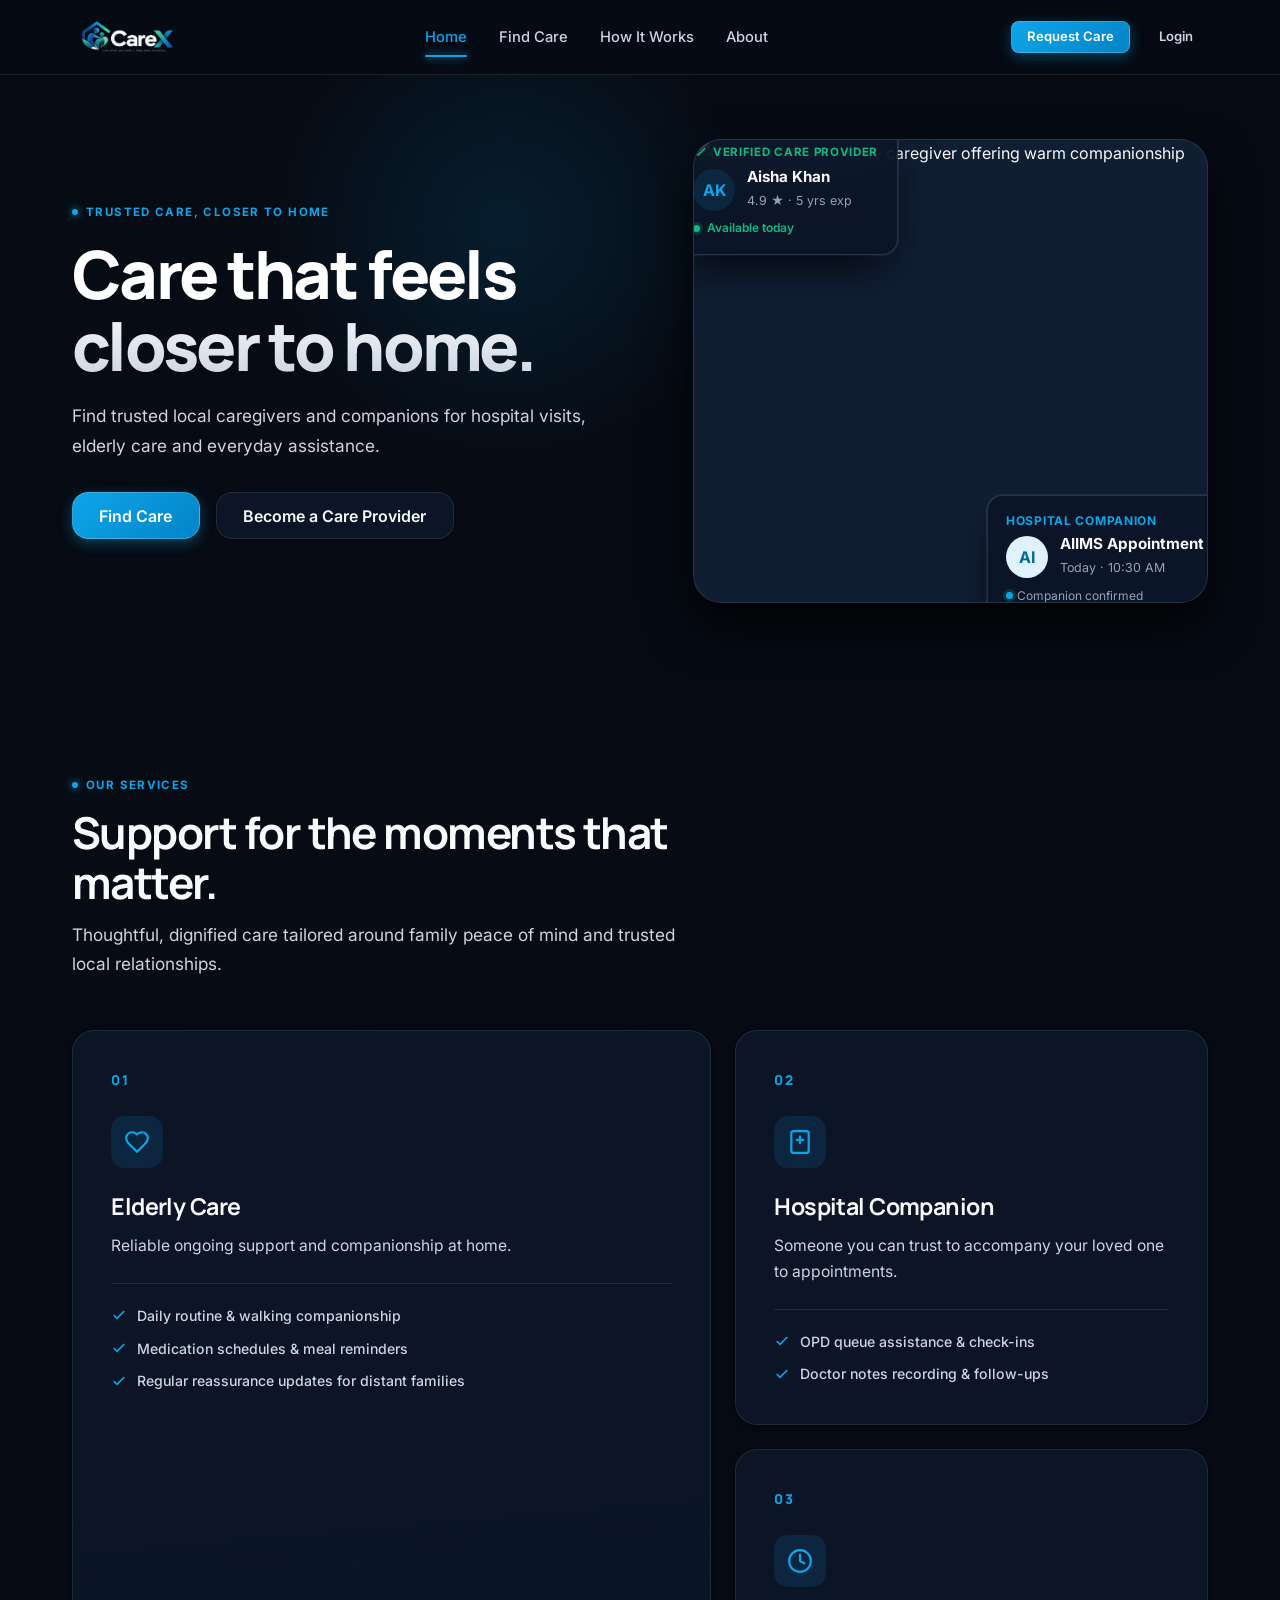
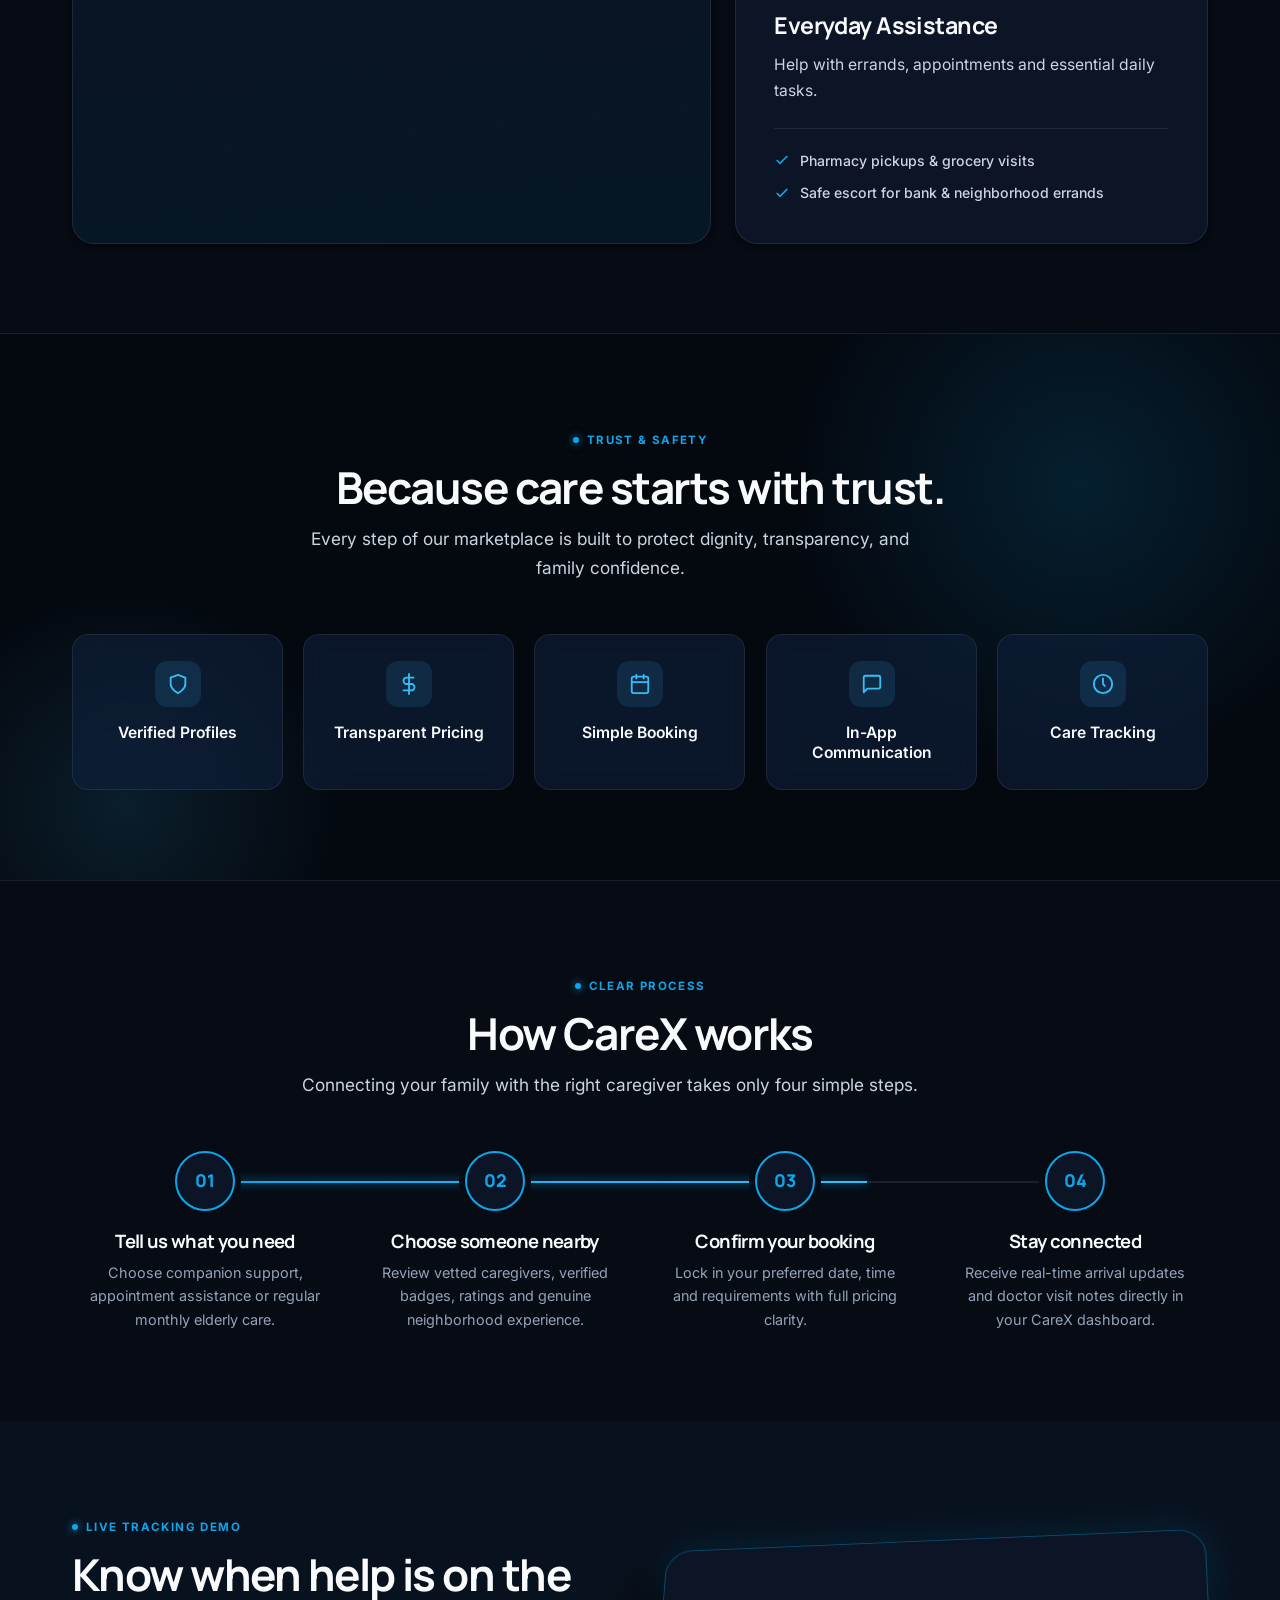
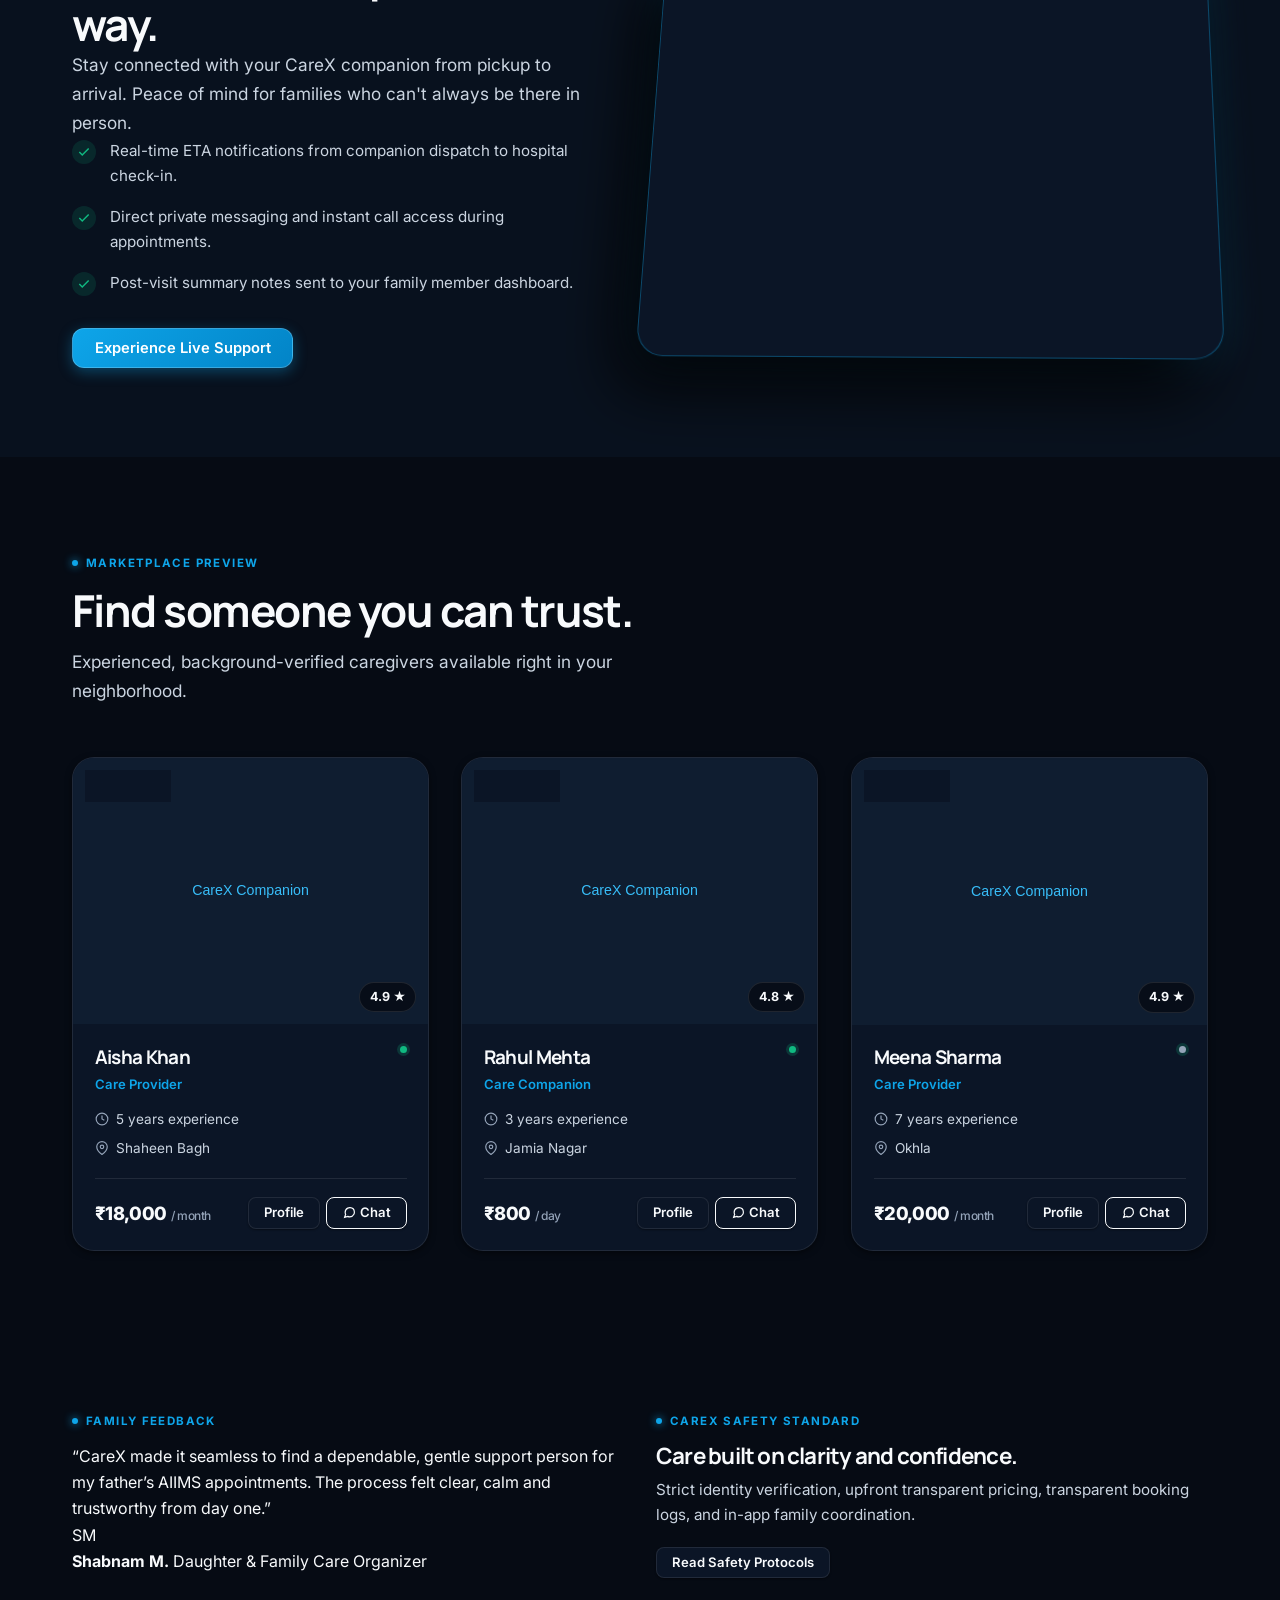
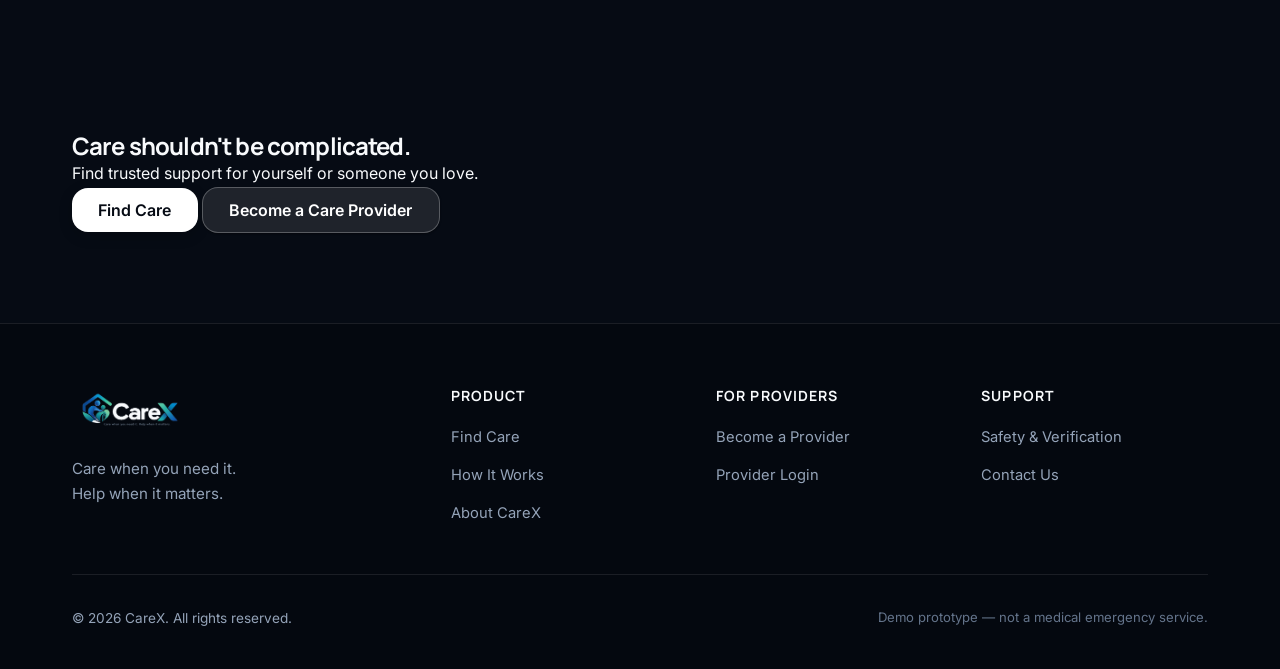
==== commit c704fdd7: "feat: integrate official CareX logo, permanent obsidian dark theme, 3D spatial radar live tracking, " ====
--- a/index.html
+++ b/index.html
@@ -23,12 +23,7 @@
     <header class="header">
       <div class="container navbar">
         <a href="index.html" class="brand" aria-label="CareX Home">
-          <span class="brand-mark" aria-hidden="true">
-            <svg width="20" height="20" viewBox="0 0 24 24" fill="none" stroke="currentColor" stroke-width="2.3" stroke-linecap="round" stroke-linejoin="round">
-              <path d="M12 2v20M2 12h20M7 7l10 10M17 7L7 17"></path>
-            </svg>
-          </span>
-          <span class="brand-name">Care<span>X</span></span>
+          <img src="assets/carex-logo-dark.png" alt="CareX" class="brand-logo-img" />
         </a>
 
         <!-- Desktop Navigation -->
@@ -43,11 +38,6 @@
         <div class="nav-actions">
           <button class="btn btn-primary btn-sm btn-desktop-only" type="button" data-request-care>Request Care</button>
           <a href="login.html" class="btn btn-ghost btn-sm">Login</a>
-          <button class="theme-toggle" type="button" aria-label="Toggle dark/light theme" data-theme-toggle>
-            <svg width="18" height="18" viewBox="0 0 24 24" fill="none" stroke="currentColor" stroke-width="2" stroke-linecap="round" stroke-linejoin="round">
-              <path d="M21 12.79A9 9 0 1 1 11.21 3 7 7 0 0 0 21 12.79z"></path>
-            </svg>
-          </button>
           <button class="mobile-toggle" type="button" aria-label="Open navigation menu" data-drawer-open>
             <svg width="22" height="22" viewBox="0 0 24 24" fill="none" stroke="currentColor" stroke-width="2.2" stroke-linecap="round" stroke-linejoin="round">
               <line x1="4" y1="7" x2="20" y2="7"></line>
@@ -377,55 +367,68 @@
           </div>
 
           <!-- Right Column: Interactive Map Component -->
-          <div class="live-map-card reveal reveal-delay-1">
-            <div class="map-header-bar">
-              <span class="map-demo-label">
-                <span class="status-dot pulsing" aria-hidden="true"></span>
-                Live Tracking Demo
-              </span>
-              <span style="font-size:0.8rem; color:var(--text-muted); font-weight:600;">Active Dispatch · En Route</span>
-            </div>
-
-            <div class="map-canvas-area" aria-label="Interactive map simulation">
-              <!-- Route Path -->
-              <svg class="map-route-svg" viewBox="0 0 400 300" preserveAspectRatio="none" aria-hidden="true">
-                <path d="M 60 220 Q 150 180 200 140 T 330 70" fill="none" stroke="#0284c7" stroke-width="4" stroke-dasharray="6,6" opacity="0.8"></path>
-              </svg>
-
-              <!-- Companion Starting Location Pin -->
-              <div class="map-pin" style="top:55px; right:60px;">
-                <div class="map-pin-pulse"></div>
-                <span class="map-pin-tag">Destination: AIIMS</span>
-              </div>
-
-              <!-- Live Position Pin -->
-              <div class="map-pin" style="bottom:70px; left:50px;">
-                <div class="map-pin-pulse" style="background:#10b981; box-shadow:0 0 0 6px rgba(16,185,129,0.35);"></div>
-                <span class="map-pin-tag" style="background:#0f172a;">Rahul Mehta (Pickup)</span>
-              </div>
-
-              <!-- Map Overlay Card -->
-              <div class="map-status-overlay">
-                <div class="companion-profile-snippet">
-                  <img
-                    src="https://images.unsplash.com/photo-1507003211169-0a1dd7228f2d?auto=format&fit=crop&w=120&q=80"
-                    alt="Rahul Mehta portrait"
-                    loading="lazy"
-                    width="44"
-                    height="44"
-                  />
-                  <div>
-                    <strong>Rahul Mehta</strong>
-                    <span style="display:flex; align-items:center; gap:4px; margin-top:2px;">
-                      <span class="status-dot pulsing" style="background:#10b981;"></span>
-                      Care Companion · On the way
-                    </span>
-                  </div>
-                </div>
-
-                <div class="trip-meta-eta">
-                  <span class="eta-pill">ETA: 18 min</span>
-                  <span class="destination-label">Destination: AIIMS</span>
+          <!-- Right Column: 3D Spatial Radar Map Component -->
+          <div class="live-map-3d-scene reveal reveal-delay-1">
+            <div class="live-map-card-3d">
+              <div class="map-header-bar">
+                <span class="map-demo-label">
+                  <span class="status-dot pulsing" aria-hidden="true"></span>
+                  3D Spatial Radar · Live Dispatch
+                </span>
+                <span style="font-size:0.8rem; color:var(--text-muted); font-weight:600;">Active Telemetry · En Route</span>
+              </div>
+
+              <div class="map-canvas-3d" aria-label="3D Live Tracking Simulation">
+                <!-- 3D Background Grid Mesh -->
+                <div class="map-grid-mesh"></div>
+
+                <!-- 360-degree rotating radar scan sweep -->
+                <div class="radar-sweep-beam"></div>
+
+                <!-- Spline Route Path -->
+                <svg class="map-route-svg" viewBox="0 0 400 300" preserveAspectRatio="none" aria-hidden="true" style="position:absolute; inset:0; width:100%; height:100%; z-index:10;">
+                  <path d="M 60 270 Q 170 200 230 150 T 360 80" fill="none" stroke="#0ea5e9" stroke-width="4" stroke-dasharray="6,6" opacity="0.85"></path>
+                </svg>
+
+                <!-- Animated Photon Travelling Along Route -->
+                <div class="route-photon"></div>
+
+                <!-- Destination Beacon: AIIMS -->
+                <div class="map-pin" style="top:55px; right:40px; z-index:12;">
+                  <div class="map-pin-pulse" style="background:#0284c7; box-shadow:0 0 0 8px rgba(2,132,199,0.35);"></div>
+                  <span class="map-pin-tag" style="background:#0b1526; border:1px solid rgba(14,165,233,0.4);">🏥 Destination: AIIMS Delhi</span>
+                </div>
+
+                <!-- Live Dispatch Beacon: Rahul Mehta -->
+                <div class="map-pin" style="bottom:90px; left:45px; z-index:12;">
+                  <div class="map-pin-pulse" style="background:#10b981; box-shadow:0 0 0 8px rgba(16,185,129,0.35);"></div>
+                  <span class="map-pin-tag" style="background:#0b1526; border:1px solid rgba(16,185,129,0.4);">● Rahul Mehta (On the way)</span>
+                </div>
+
+                <!-- Floating 3D HUD Telemetry Overlay -->
+                <div class="hud-card-floating">
+                  <div class="companion-profile-snippet">
+                    <img
+                      src="https://images.unsplash.com/photo-1507003211169-0a1dd7228f2d?auto=format&fit=crop&w=120&q=80"
+                      alt="Rahul Mehta portrait"
+                      loading="lazy"
+                      width="44"
+                      height="44"
+                      style="border-radius:50%; border:2px solid var(--primary);"
+                    />
+                    <div>
+                      <strong style="color:#ffffff; font-size:0.95rem;">Rahul Mehta</strong>
+                      <span style="display:flex; align-items:center; gap:5px; margin-top:2px; font-size:0.8rem; color:#94a3b8;">
+                        <span class="status-dot pulsing" style="background:#10b981; width:7px; height:7px;"></span>
+                        Verified Companion · 3D Tracked
+                      </span>
+                    </div>
+                  </div>
+
+                  <div class="trip-meta-eta" style="text-align:right;">
+                    <span class="eta-pill" style="background:rgba(14,165,233,0.18); color:#38bdf8; border:1px solid rgba(14,165,233,0.4); padding:4px 10px; border-radius:999px; font-weight:700; font-size:0.82rem;">ETA: 18 min</span>
+                    <span class="destination-label" style="display:block; font-size:0.75rem; color:#94a3b8; margin-top:4px;">Speed: 24 km/h · Sector AIIMS</span>
+                  </div>
                 </div>
               </div>
             </div>
@@ -647,12 +650,7 @@
         <div class="footer-top">
           <div>
             <a href="index.html" class="brand" aria-label="CareX Home">
-              <span class="brand-mark" aria-hidden="true">
-                <svg width="20" height="20" viewBox="0 0 24 24" fill="none" stroke="currentColor" stroke-width="2.3">
-                  <path d="M12 2v20M2 12h20M7 7l10 10M17 7L7 17"></path>
-                </svg>
-              </span>
-              <span class="brand-name">Care<span>X</span></span>
+              <img src="assets/carex-logo-dark.png" alt="CareX" class="footer-logo-img" />
             </a>
             <p class="footer-tagline">
               Care when you need it.<br />Help when it matters.
--- a/css/style.css
+++ b/css/style.css
@@ -84,30 +84,9 @@
   --header-height: 74px;
 }
 
-/* Optional Light Theme Override when toggled */
-body.light {
-  --bg-body: #f8fafc;
-  --bg-surface: #ffffff;
-  --bg-surface-alt: #f1f5f9;
-  --bg-surface-elevated: #ffffff;
-  --bg-subtle: #f8fafc;
-  --primary: #0284c7;
-  --primary-hover: #0369a1;
-  --primary-subtle: #e0f2fe;
-  --primary-border: #bae6fd;
-  --text-main: #0f172a;
-  --text-secondary: #334155;
-  --text-muted: #64748b;
-  --text-subtle: #94a3b8;
-  --text-inverse: #ffffff;
-  --border: #e2e8f0;
-  --border-light: #f1f5f9;
-  --shadow-xs: 0 1px 2px rgba(15, 23, 42, 0.04);
-  --shadow-sm: 0 2px 4px rgba(15, 23, 42, 0.05);
-  --shadow-md: 0 6px 16px -2px rgba(15, 23, 42, 0.06);
-  --shadow-lg: 0 16px 32px -4px rgba(15, 23, 42, 0.08);
-  --shadow-xl: 0 24px 48px -8px rgba(15, 23, 42, 0.12);
-  --shadow-float: 0 20px 40px -10px rgba(15, 23, 42, 0.15), 0 0 1px 1px rgba(15, 23, 42, 0.05);
+/* Permanent Dark Theme Enforced (Light theme removed per specifications) */
+.theme-toggle {
+  display: none !important;
 }
 
 /* --------------------------------------------------------------------------
@@ -322,6 +301,26 @@
   letter-spacing: -0.04em;
   color: var(--text-main);
   text-decoration: none;
+}
+
+.brand-logo-img {
+  height: 42px;
+  width: auto;
+  max-width: 175px;
+  object-fit: contain;
+  display: block;
+  transition: transform var(--transition-fast, 0.2s ease), filter var(--transition-fast, 0.2s ease);
+}
+
+.brand:hover .brand-logo-img {
+  transform: scale(1.02);
+  filter: drop-shadow(0 0 12px rgba(14, 165, 233, 0.45));
+}
+
+.footer-logo-img {
+  height: 44px;
+  max-width: 190px;
+  margin-bottom: 0.65rem;
 }
 
 .brand-mark {
@@ -2349,7 +2348,256 @@
 }
 
 /* --------------------------------------------------------------------------
-   23. PREFERS-REDUCED-MOTION
+   23. ABOUT PAGE: PHOTO SIZING & REDESIGNED CHALLENGE / SOLUTION CARDS
+   -------------------------------------------------------------------------- */
+.about-hero-grid {
+  display: grid;
+  grid-template-columns: 1.1fr 0.9fr;
+  align-items: center;
+  gap: clamp(2rem, 4vw, 3.5rem);
+}
+
+.about-hero-grid .hero-image-wrapper {
+  max-height: 380px !important;
+  aspect-ratio: 16 / 11;
+  border-radius: var(--radius-2xl);
+  overflow: hidden;
+  box-shadow: 0 20px 45px rgba(0, 0, 0, 0.75), 0 0 0 1px var(--border);
+  border: 1px solid rgba(255, 255, 255, 0.1);
+}
+
+.about-hero-grid .hero-image-wrapper img {
+  width: 100%;
+  height: 100%;
+  max-height: 380px !important;
+  object-fit: cover;
+}
+
+.problem-solution-card {
+  background: var(--bg-surface);
+  border: 1px solid var(--border);
+  border-radius: var(--radius-2xl);
+  padding: clamp(1.5rem, 3vw, 2.25rem);
+  box-shadow: var(--shadow-sm);
+  display: flex;
+  flex-direction: column;
+}
+
+.problem-list {
+  list-style: none !important;
+  padding: 0 !important;
+  margin: 1.25rem 0 0 0 !important;
+  display: flex;
+  flex-direction: column;
+  gap: 1rem;
+}
+
+.problem-item {
+  display: flex;
+  align-items: flex-start;
+  gap: 1rem;
+  background: var(--bg-surface-alt);
+  border: 1px solid var(--border);
+  border-radius: var(--radius-lg);
+  padding: 1.15rem 1.25rem;
+  transition: transform 0.2s ease, border-color 0.2s ease;
+}
+
+.problem-item:hover {
+  transform: translateY(-2px);
+  border-color: rgba(239, 68, 68, 0.4);
+}
+
+.problem-icon-wrap {
+  width: 42px;
+  height: 42px;
+  border-radius: 12px;
+  background: rgba(239, 68, 68, 0.12);
+  color: #ef4444;
+  border: 1px solid rgba(239, 68, 68, 0.28);
+  display: grid;
+  place-items: center;
+  flex-shrink: 0;
+}
+
+.solution-ecosystem-card {
+  background: linear-gradient(135deg, var(--bg-surface), rgba(14, 165, 233, 0.08));
+  border: 1px solid var(--primary-border);
+  border-radius: var(--radius-2xl);
+  padding: clamp(1.5rem, 3vw, 2.25rem);
+  box-shadow: 0 10px 30px rgba(14, 165, 233, 0.08);
+}
+
+.solution-item {
+  display: flex;
+  align-items: flex-start;
+  gap: 1rem;
+  background: var(--bg-surface);
+  border: 1px solid var(--border);
+  border-radius: var(--radius-lg);
+  padding: 1.15rem 1.25rem;
+  transition: transform 0.2s ease, border-color 0.2s ease, box-shadow 0.2s ease;
+}
+
+.solution-item:hover {
+  transform: translateY(-2px);
+  border-color: var(--primary);
+  box-shadow: 0 4px 18px rgba(14, 165, 233, 0.15);
+}
+
+.solution-icon-wrap {
+  width: 42px;
+  height: 42px;
+  border-radius: 12px;
+  background: rgba(14, 165, 233, 0.14);
+  color: var(--primary);
+  border: 1px solid var(--primary-border);
+  display: grid;
+  place-items: center;
+  flex-shrink: 0;
+}
+
+/* --------------------------------------------------------------------------
+   24. 3D SPATIAL RADAR & LIVE TRACKING ENGINE
+   -------------------------------------------------------------------------- */
+.live-map-3d-scene {
+  perspective: 1200px;
+  width: 100%;
+}
+
+.live-map-card-3d {
+  background: var(--bg-surface);
+  border: 1px solid rgba(14, 165, 233, 0.35);
+  border-radius: var(--radius-2xl);
+  overflow: visible;
+  box-shadow: -20px 30px 65px rgba(0, 0, 0, 0.88), 0 0 40px rgba(14, 165, 233, 0.18);
+  position: relative;
+  transform: rotateX(15deg) rotateY(-8deg) rotateZ(1deg);
+  transform-style: preserve-3d;
+  transition: transform 0.4s cubic-bezier(0.2, 0.8, 0.2, 1), box-shadow 0.4s ease;
+}
+
+.live-map-card-3d:hover {
+  transform: rotateX(5deg) rotateY(-3deg) rotateZ(0deg) translateY(-6px);
+  box-shadow: -25px 40px 85px rgba(0, 0, 0, 0.95), 0 0 60px rgba(14, 165, 233, 0.3);
+}
+
+.map-canvas-3d {
+  position: relative;
+  height: 380px;
+  background: radial-gradient(circle at 60% 40%, #0d1e38 0%, #07101e 65%, #03070e 100%);
+  border-radius: var(--radius-2xl);
+  overflow: hidden;
+  border: 1px solid rgba(255, 255, 255, 0.08);
+}
+
+.map-grid-mesh {
+  position: absolute;
+  inset: 0;
+  background-image: 
+    linear-gradient(rgba(14, 165, 233, 0.09) 1px, transparent 1px),
+    linear-gradient(90deg, rgba(14, 165, 233, 0.09) 1px, transparent 1px);
+  background-size: 32px 32px;
+  mask-image: radial-gradient(circle at 50% 50%, black 70%, transparent 100%);
+  -webkit-mask-image: radial-gradient(circle at 50% 50%, black 70%, transparent 100%);
+}
+
+/* 360-degree rotating radar scan sweep */
+.radar-sweep-beam {
+  position: absolute;
+  top: 50%;
+  left: 50%;
+  width: 500px;
+  height: 500px;
+  margin-left: -250px;
+  margin-top: -250px;
+  border-radius: 50%;
+  background: conic-gradient(from 0deg at 50% 50%, rgba(14, 165, 233, 0.28) 0deg, rgba(14, 165, 233, 0.08) 35deg, transparent 65deg, transparent 360deg);
+  animation: radarRotate 5s linear infinite;
+  pointer-events: none;
+}
+
+@keyframes radarRotate {
+  from { transform: rotate(0deg); }
+  to { transform: rotate(360deg); }
+}
+
+/* 3D Floating HUD */
+.hud-card-floating {
+  position: absolute;
+  bottom: 16px;
+  left: 16px;
+  right: 16px;
+  background: rgba(11, 21, 38, 0.94);
+  backdrop-filter: blur(16px);
+  -webkit-backdrop-filter: blur(16px);
+  border: 1px solid rgba(255, 255, 255, 0.15);
+  border-radius: var(--radius-lg);
+  padding: 1rem 1.25rem;
+  display: flex;
+  align-items: center;
+  justify-content: space-between;
+  transform: translateZ(45px);
+  box-shadow: 0 16px 36px rgba(0, 0, 0, 0.75), 0 0 25px rgba(14, 165, 233, 0.22);
+}
+
+/* Travelling photon particle along the spline */
+.route-photon {
+  position: absolute;
+  width: 14px;
+  height: 14px;
+  border-radius: 50%;
+  background: #38bdf8;
+  box-shadow: 0 0 16px #38bdf8, 0 0 32px #0ea5e9;
+  offset-path: path("M 60 270 Q 170 200 230 150 T 360 80");
+  offset-rotate: auto;
+  animation: movePhoton 6s cubic-bezier(0.4, 0, 0.2, 1) infinite;
+  pointer-events: none;
+  z-index: 15;
+}
+
+@keyframes movePhoton {
+  0% { offset-distance: 0%; opacity: 0; }
+  10% { opacity: 1; }
+  85% { opacity: 1; }
+  100% { offset-distance: 100%; opacity: 0; }
+}
+
+/* 3D Interactive Stepper in Register */
+.stepper-btn {
+  background: none;
+  border: none;
+  padding: 0.5rem 0.85rem;
+  border-radius: var(--radius-pill, 99px);
+  font-size: 0.82rem;
+  font-weight: 700;
+  color: var(--text-muted);
+  cursor: pointer;
+  display: inline-flex;
+  align-items: center;
+  gap: 0.35rem;
+  transition: all 0.2s ease;
+  white-space: nowrap;
+}
+
+.stepper-btn:hover {
+  color: var(--text-main);
+  background: var(--bg-surface-alt);
+}
+
+.stepper-btn.active {
+  color: #060b14 !important;
+  background: var(--primary) !important;
+  box-shadow: 0 0 14px rgba(14, 165, 233, 0.45);
+}
+
+.stepper-btn.completed {
+  color: var(--primary);
+  background: rgba(14, 165, 233, 0.15);
+}
+
+/* --------------------------------------------------------------------------
+   25. PREFERS-REDUCED-MOTION
    -------------------------------------------------------------------------- */
 @media (prefers-reduced-motion: reduce) {
   *, ::before, ::after {
@@ -2362,4 +2610,11 @@
     opacity: 1 !important;
     transform: none !important;
   }
-}
+  .live-map-card-3d {
+    transform: none !important;
+  }
+  .radar-sweep-beam, .route-photon {
+    display: none !important;
+  }
+}
+
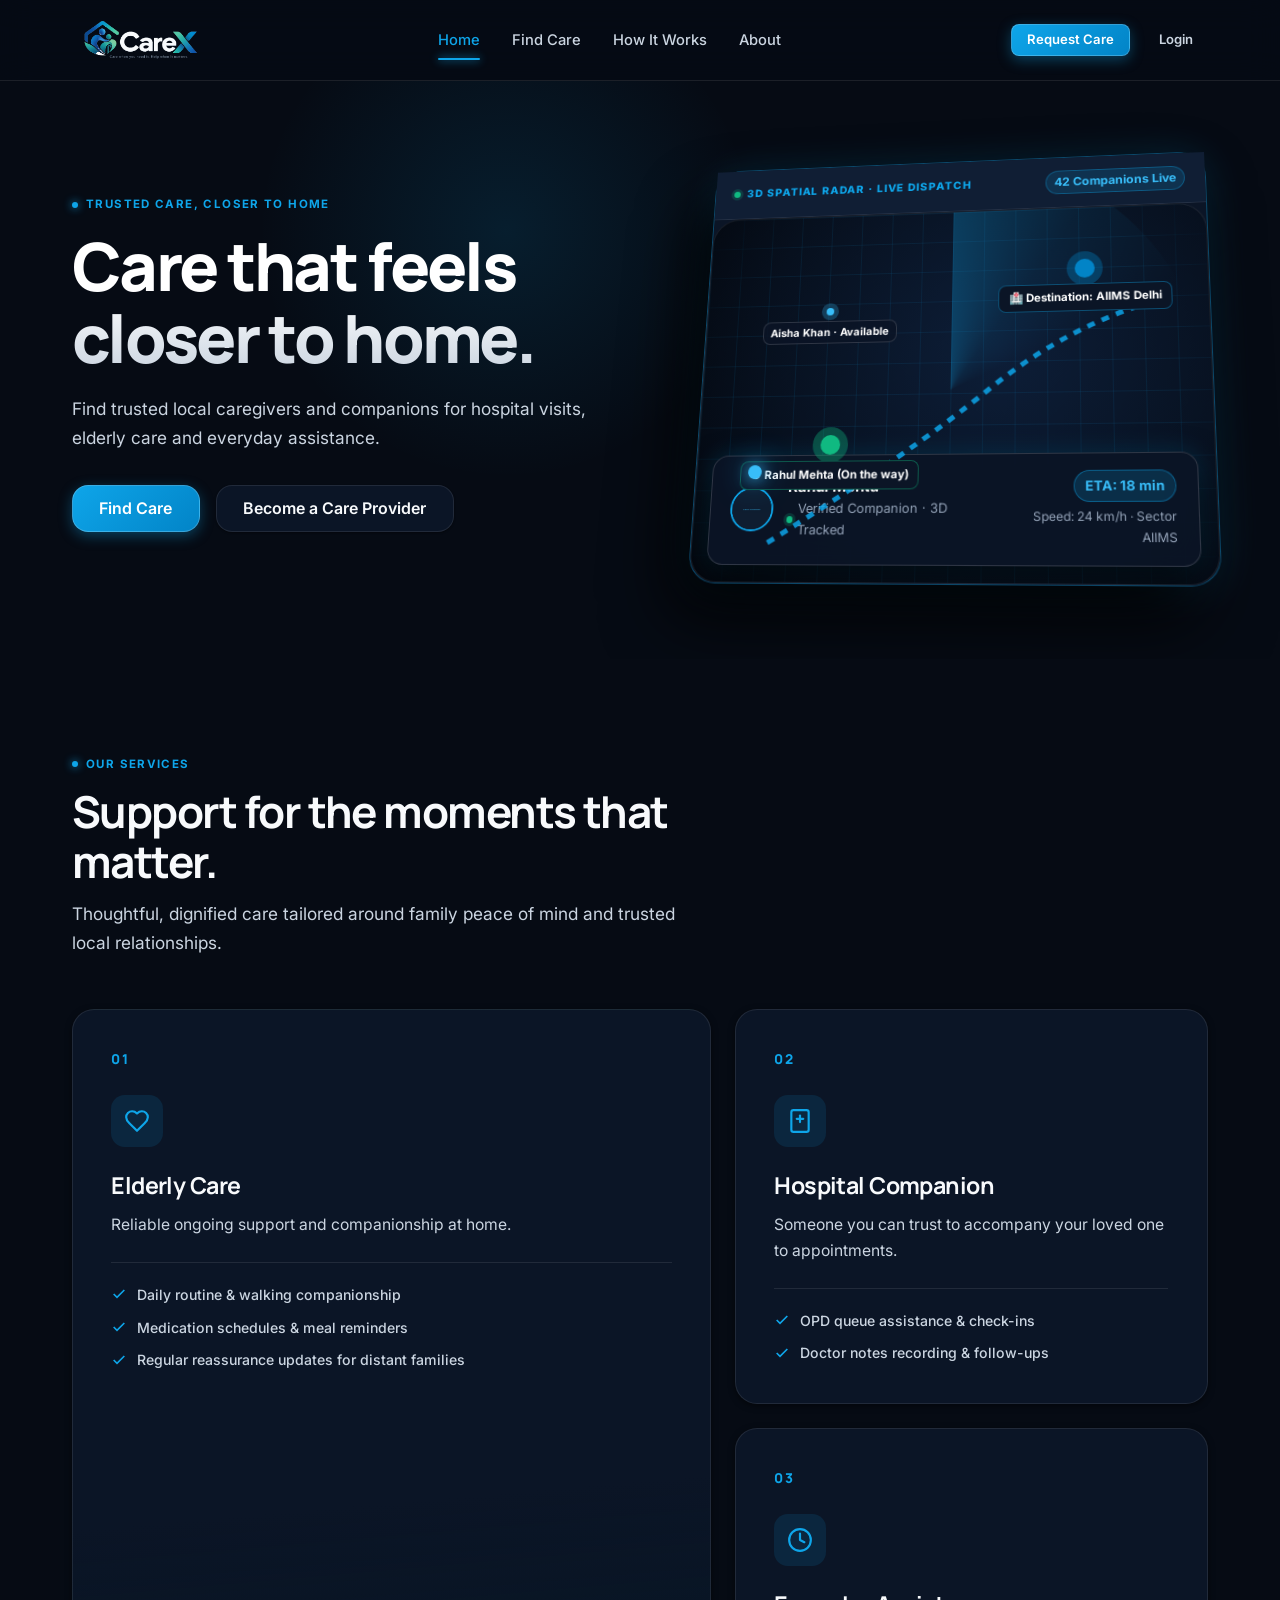
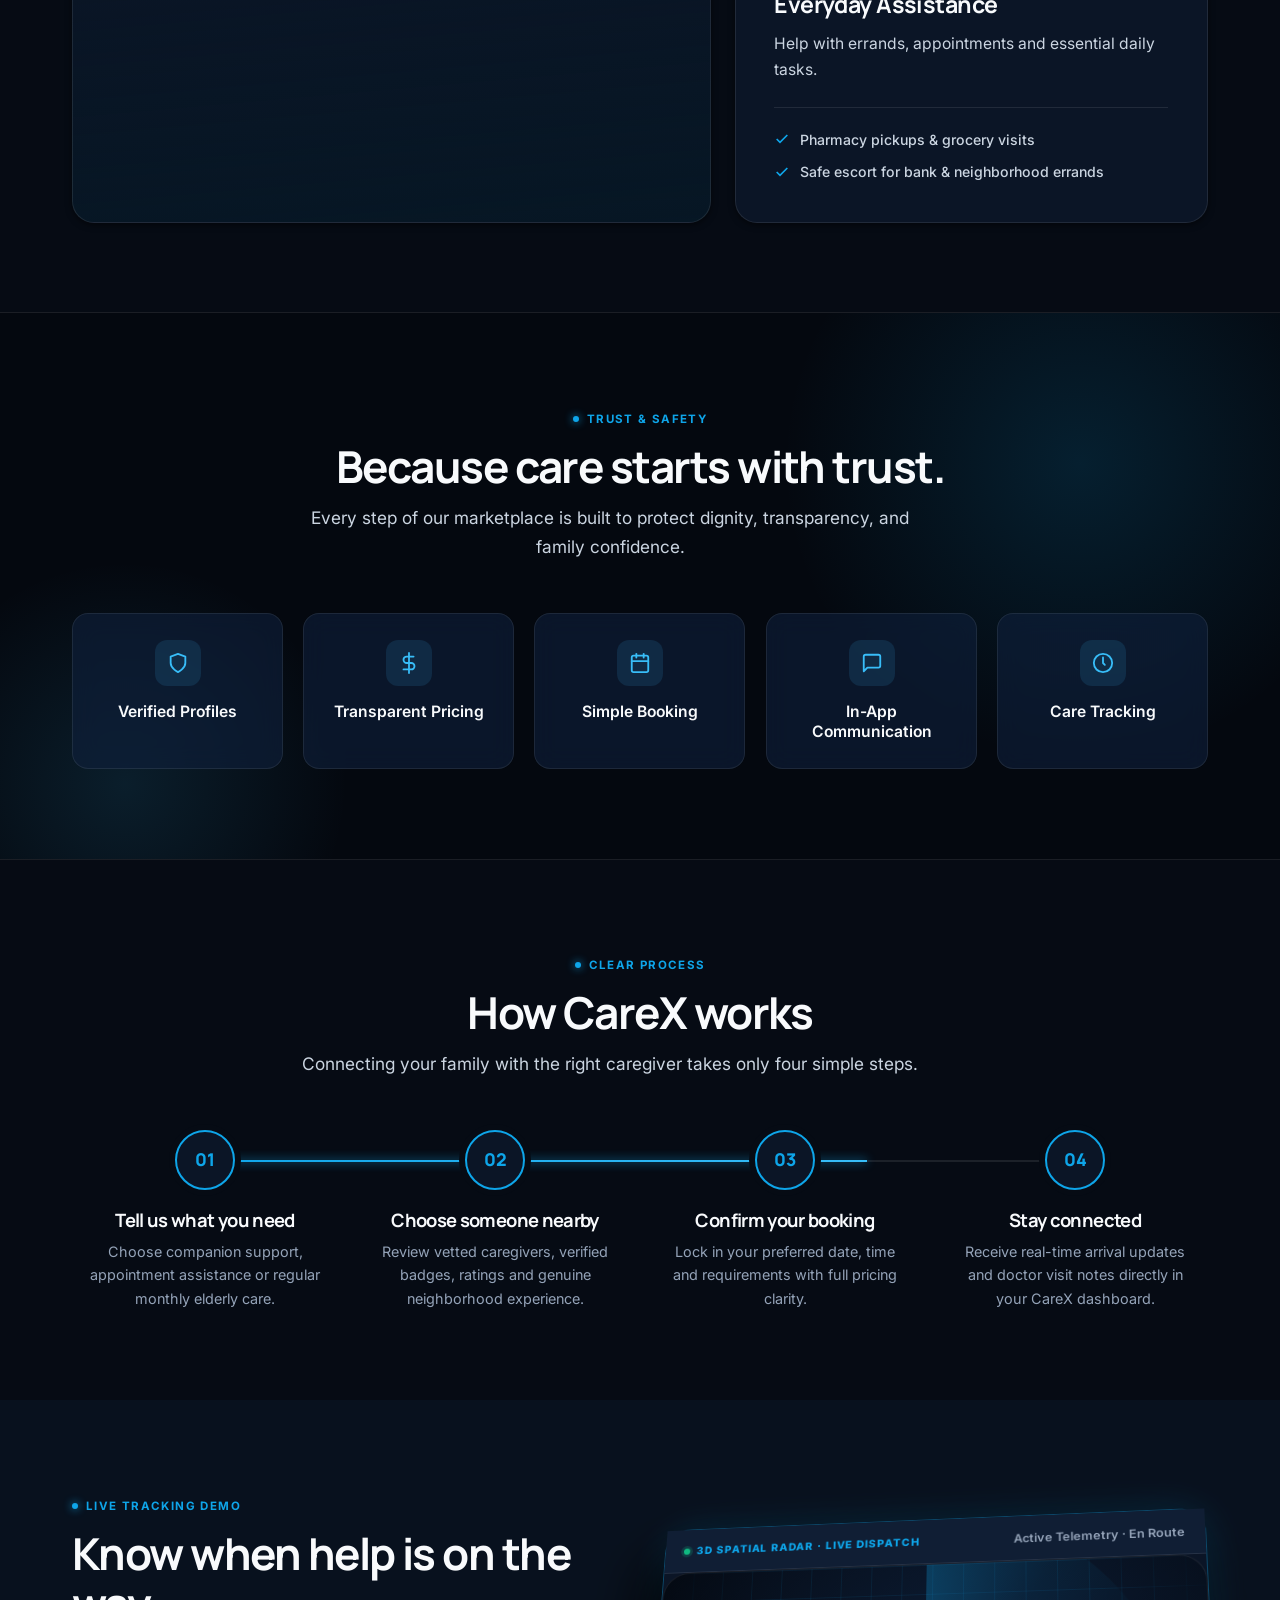
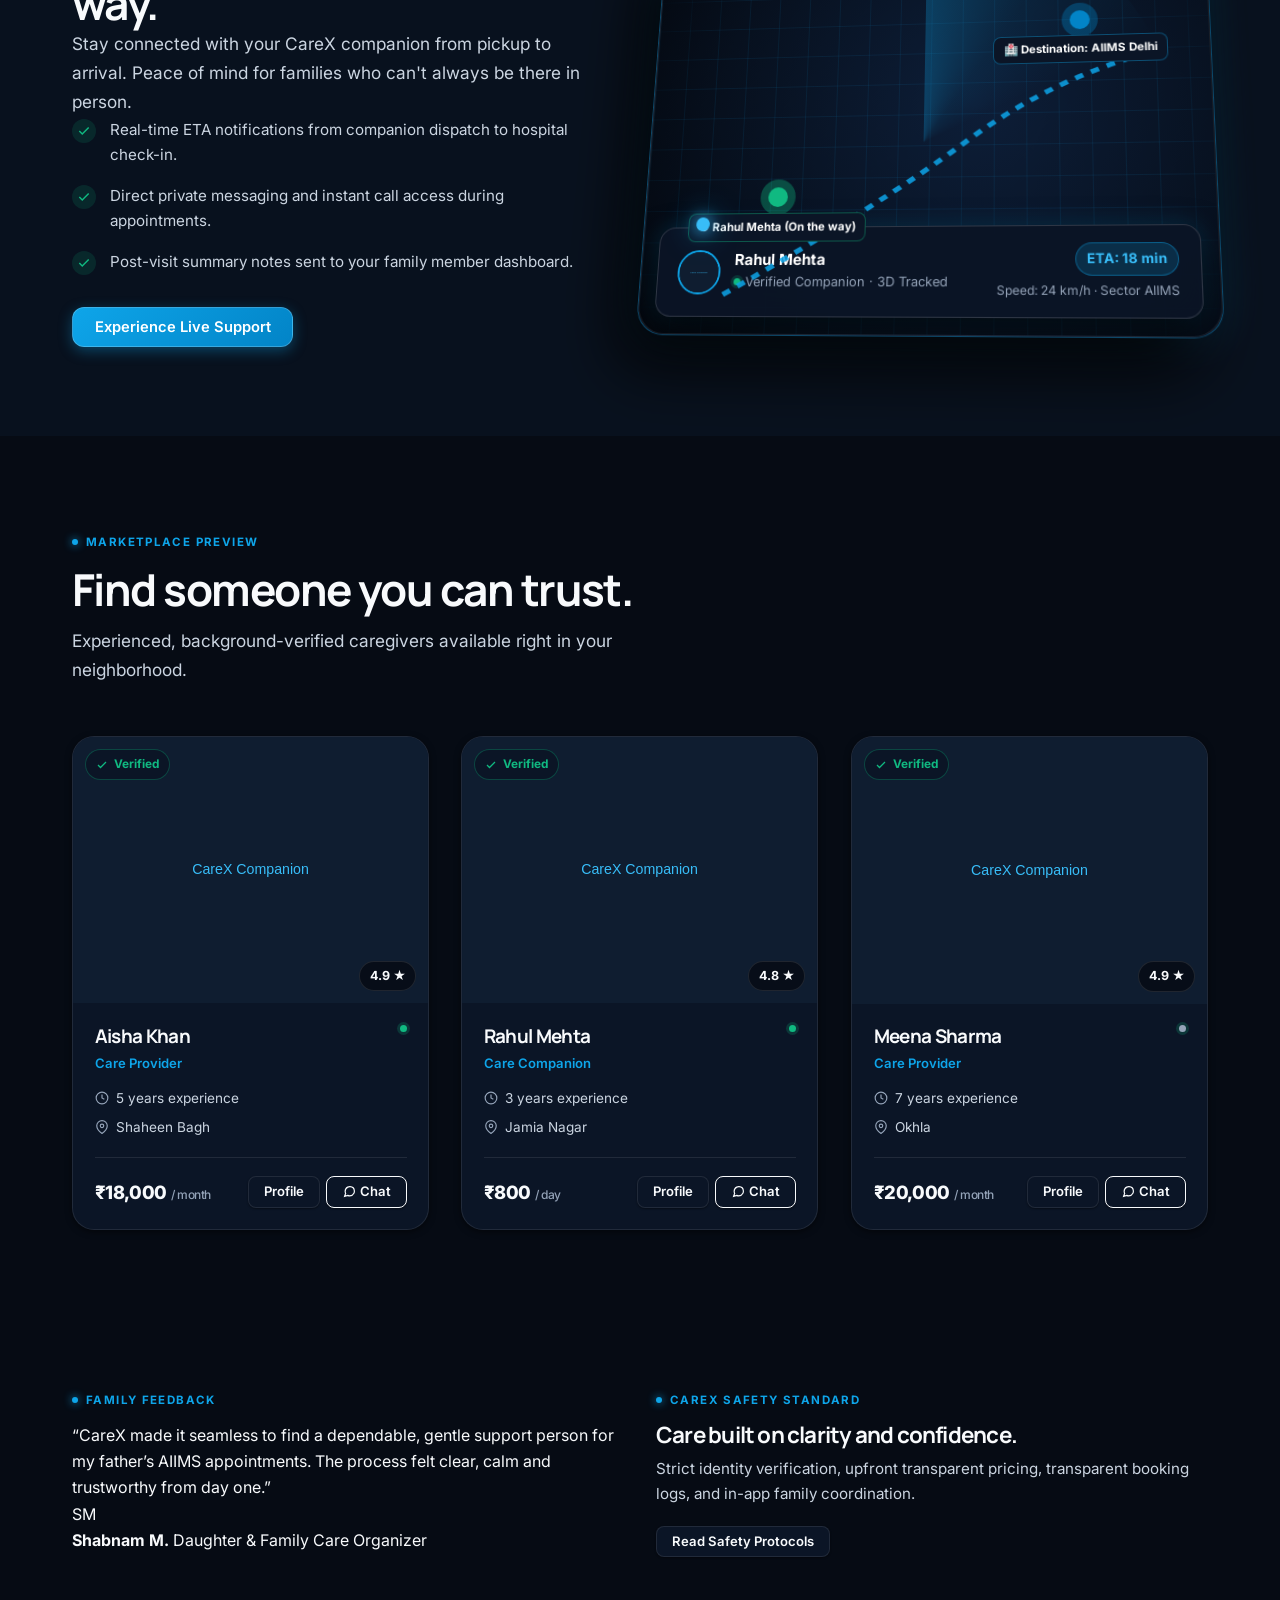
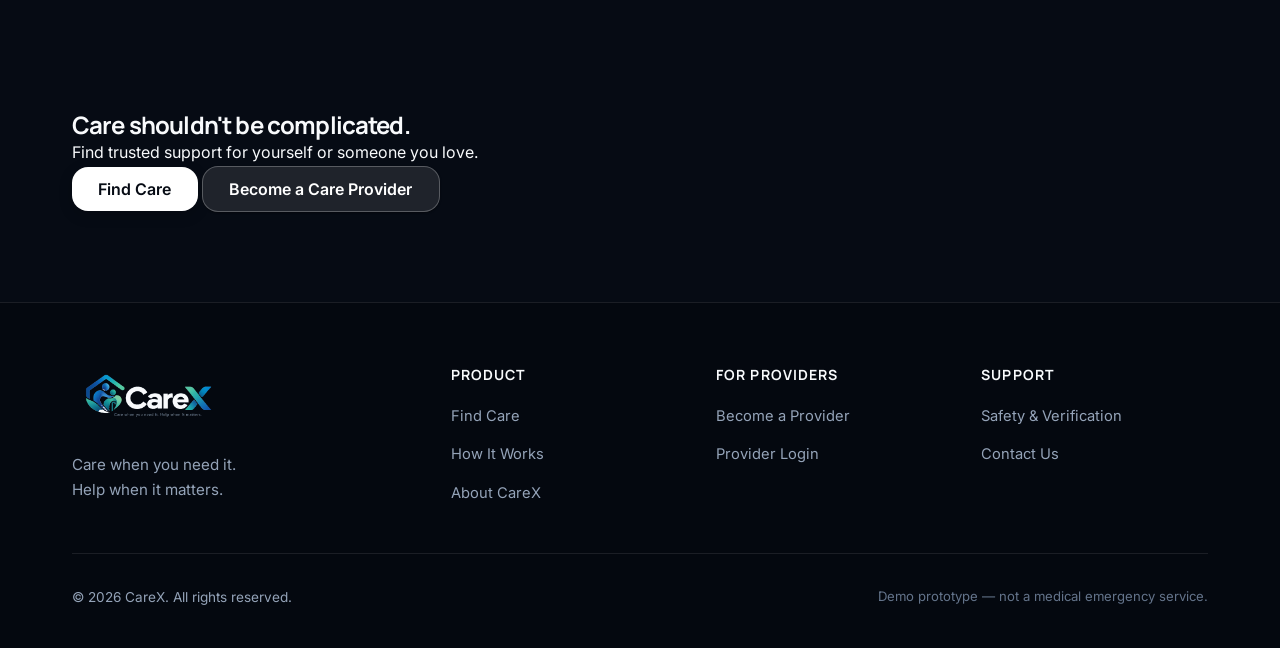
==== commit e91dba16: "feat: replace hero photo with 3D spatial radar dispatch scene and enlarge brand logo" ====
--- a/index.html
+++ b/index.html
@@ -68,53 +68,78 @@
             </div>
           </div>
 
-          <!-- Right Column: Editorial Photograph & Floating Cards -->
+          <!-- Right Column: 3D Spatial Radar Live Dispatch (Replaces static photo per user request) -->
           <div class="hero-visual animate-hero-image">
-            <div class="hero-image-wrapper">
-              <img
-                src="https://images.unsplash.com/photo-1576765608535-5f04d1e3f289?auto=format&fit=crop&w=1200&q=80"
-                alt="Compassionate elderly caregiver offering warm companionship"
-                fetchpriority="high"
-                width="800"
-                height="600"
-              />
-
-              <!-- Floating Card 1: Verified Care Provider -->
-              <div class="floating-card floating-card-1 animate-float-1">
-                <div class="card-badge">
-                  <svg width="14" height="14" viewBox="0 0 24 24" fill="none" stroke="currentColor" stroke-width="2.5" stroke-linecap="round" stroke-linejoin="round">
-                    <polyline points="20 6 9 17 4 12"></polyline>
+            <div class="live-map-3d-scene">
+              <div class="live-map-card-3d">
+                <div class="map-header-bar">
+                  <span class="map-demo-label">
+                    <span class="status-dot pulsing" aria-hidden="true"></span>
+                    3D Spatial Radar · Live Dispatch
+                  </span>
+                  <span style="font-size:0.78rem; color:#38bdf8; font-weight:700; background:rgba(14,165,233,0.15); border:1px solid rgba(14,165,233,0.35); padding:2px 8px; border-radius:999px;">
+                    42 Companions Live
+                  </span>
+                </div>
+
+                <div class="map-canvas-3d" aria-label="3D Live Care Tracking Simulation">
+                  <!-- 3D Spatial Grid Mesh -->
+                  <div class="map-grid-mesh"></div>
+
+                  <!-- 360-degree rotating radar scan sweep -->
+                  <div class="radar-sweep-beam"></div>
+
+                  <!-- Spline Route Path -->
+                  <svg class="map-route-svg" viewBox="0 0 400 300" preserveAspectRatio="none" aria-hidden="true" style="position:absolute; inset:0; width:100%; height:100%; z-index:10;">
+                    <path d="M 60 270 Q 170 200 230 150 T 360 80" fill="none" stroke="#0ea5e9" stroke-width="4" stroke-dasharray="6,6" opacity="0.85"></path>
                   </svg>
-                  Verified Care Provider
-                </div>
-                <div class="card-person-row">
-                  <div class="card-avatar" aria-hidden="true">AK</div>
-                  <div class="card-info">
-                    <strong>Aisha Khan</strong>
-                    <span>4.9 ★ · 5 yrs exp</span>
-                  </div>
-                </div>
-                <div class="card-status-pill">
-                  <span class="status-dot pulsing" aria-hidden="true"></span>
-                  Available today
-                </div>
-              </div>
-
-              <!-- Floating Card 2: Hospital Companion Scheduled Visit -->
-              <div class="floating-card floating-card-2 animate-float-2">
-                <div style="font-size:0.75rem; text-transform:uppercase; letter-spacing:0.06em; font-weight:700; color:var(--primary); margin-bottom:4px;">
-                  Hospital Companion
-                </div>
-                <div class="card-person-row">
-                  <div class="card-avatar" style="background:#e0f2fe; color:#0369a1;" aria-hidden="true">AI</div>
-                  <div class="card-info">
-                    <strong>AIIMS Appointment</strong>
-                    <span>Today · 10:30 AM</span>
-                  </div>
-                </div>
-                <div style="margin-top:6px; font-size:0.75rem; color:var(--text-muted); display:flex; align-items:center; gap:4px;">
-                  <span class="status-dot" style="background:var(--primary);" aria-hidden="true"></span>
-                  Companion confirmed
+
+                  <!-- Animated Travelling Photon Particle -->
+                  <div class="route-photon"></div>
+
+                  <!-- Destination Beacon: AIIMS Delhi -->
+                  <div class="map-pin" style="top:55px; right:35px; z-index:12;">
+                    <div class="map-pin-pulse" style="background:#0284c7; box-shadow:0 0 0 8px rgba(2,132,199,0.35);"></div>
+                    <span class="map-pin-tag" style="background:#0b1526; border:1px solid rgba(14,165,233,0.4);">🏥 Destination: AIIMS Delhi</span>
+                  </div>
+
+                  <!-- Live Dispatch Beacon: Rahul Mehta -->
+                  <div class="map-pin" style="bottom:90px; left:45px; z-index:12;">
+                    <div class="map-pin-pulse" style="background:#10b981; box-shadow:0 0 0 8px rgba(16,185,129,0.35);"></div>
+                    <span class="map-pin-tag" style="background:#0b1526; border:1px solid rgba(16,185,129,0.4);">● Rahul Mehta (On the way)</span>
+                  </div>
+
+                  <!-- Available Nearby Beacon: Aisha Khan -->
+                  <div class="map-pin" style="top:100px; left:60px; z-index:11;">
+                    <div class="map-pin-pulse" style="background:#38bdf8; width:8px; height:8px; box-shadow:0 0 0 5px rgba(56,189,248,0.25);"></div>
+                    <span class="map-pin-tag" style="background:rgba(11,21,38,0.85); font-size:0.7rem; padding:2px 7px;">Aisha Khan · Available</span>
+                  </div>
+
+                  <!-- Floating 3D HUD Telemetry Overlay -->
+                  <div class="hud-card-floating">
+                    <div class="companion-profile-snippet">
+                      <img
+                        src="https://images.unsplash.com/photo-1507003211169-0a1dd7228f2d?auto=format&fit=crop&w=120&q=80"
+                        alt="Rahul Mehta portrait"
+                        loading="lazy"
+                        width="44"
+                        height="44"
+                        style="border-radius:50%; border:2px solid var(--primary); object-fit:cover;"
+                      />
+                      <div>
+                        <strong style="color:#ffffff; font-size:0.95rem;">Rahul Mehta</strong>
+                        <span style="display:flex; align-items:center; gap:5px; margin-top:2px; font-size:0.8rem; color:#94a3b8;">
+                          <span class="status-dot pulsing" style="background:#10b981; width:7px; height:7px;"></span>
+                          Verified Companion · 3D Tracked
+                        </span>
+                      </div>
+                    </div>
+
+                    <div class="trip-meta-eta" style="text-align:right;">
+                      <span class="eta-pill" style="background:rgba(14,165,233,0.18); color:#38bdf8; border:1px solid rgba(14,165,233,0.4); padding:4px 10px; border-radius:999px; font-weight:700; font-size:0.82rem;">ETA: 18 min</span>
+                      <span class="destination-label" style="display:block; font-size:0.75rem; color:#94a3b8; margin-top:4px;">Speed: 24 km/h · Sector AIIMS</span>
+                    </div>
+                  </div>
                 </div>
               </div>
             </div>
--- a/css/style.css
+++ b/css/style.css
@@ -81,7 +81,7 @@
 
   /* Layout */
   --container-max: 1200px;
-  --header-height: 74px;
+  --header-height: 80px;
 }
 
 /* Permanent Dark Theme Enforced (Light theme removed per specifications) */
@@ -304,23 +304,24 @@
 }
 
 .brand-logo-img {
-  height: 42px;
+  height: 52px;
   width: auto;
-  max-width: 175px;
+  max-width: 220px;
   object-fit: contain;
   display: block;
   transition: transform var(--transition-fast, 0.2s ease), filter var(--transition-fast, 0.2s ease);
 }
 
 .brand:hover .brand-logo-img {
-  transform: scale(1.02);
-  filter: drop-shadow(0 0 12px rgba(14, 165, 233, 0.45));
+  transform: scale(1.03);
+  filter: drop-shadow(0 0 16px rgba(14, 165, 233, 0.55));
 }
 
 .footer-logo-img {
-  height: 44px;
-  max-width: 190px;
-  margin-bottom: 0.65rem;
+  height: 58px;
+  width: auto;
+  max-width: 240px;
+  margin-bottom: 0.85rem;
 }
 
 .brand-mark {
--- a/css/responsive.css
+++ b/css/responsive.css
@@ -96,6 +96,12 @@
     margin-bottom: 1.5rem !important;
   }
 
+  /* Navbar Brand Logo */
+  .brand-logo-img {
+    height: 44px !important;
+    max-width: 185px !important;
+  }
+
   /* Hero visual on mobile */
   .hero-visual {
     max-width: 100%;
@@ -105,6 +111,23 @@
   .hero-image-wrapper {
     aspect-ratio: 4 / 3;
     border-radius: var(--radius-xl);
+  }
+
+  /* 3D Spatial Radar Card on Mobile */
+  .live-map-card-3d {
+    transform: rotateX(6deg) rotateY(-3deg) rotateZ(0deg) !important;
+    box-shadow: 0 16px 36px rgba(0, 0, 0, 0.8), 0 0 24px rgba(14, 165, 233, 0.15) !important;
+  }
+
+  .map-canvas-3d {
+    height: 340px !important;
+  }
+
+  .hud-card-floating {
+    padding: 0.75rem 0.85rem !important;
+    bottom: 10px !important;
+    left: 10px !important;
+    right: 10px !important;
   }
 
   /* Prevent floating cards from overflowing horizontal edges */
